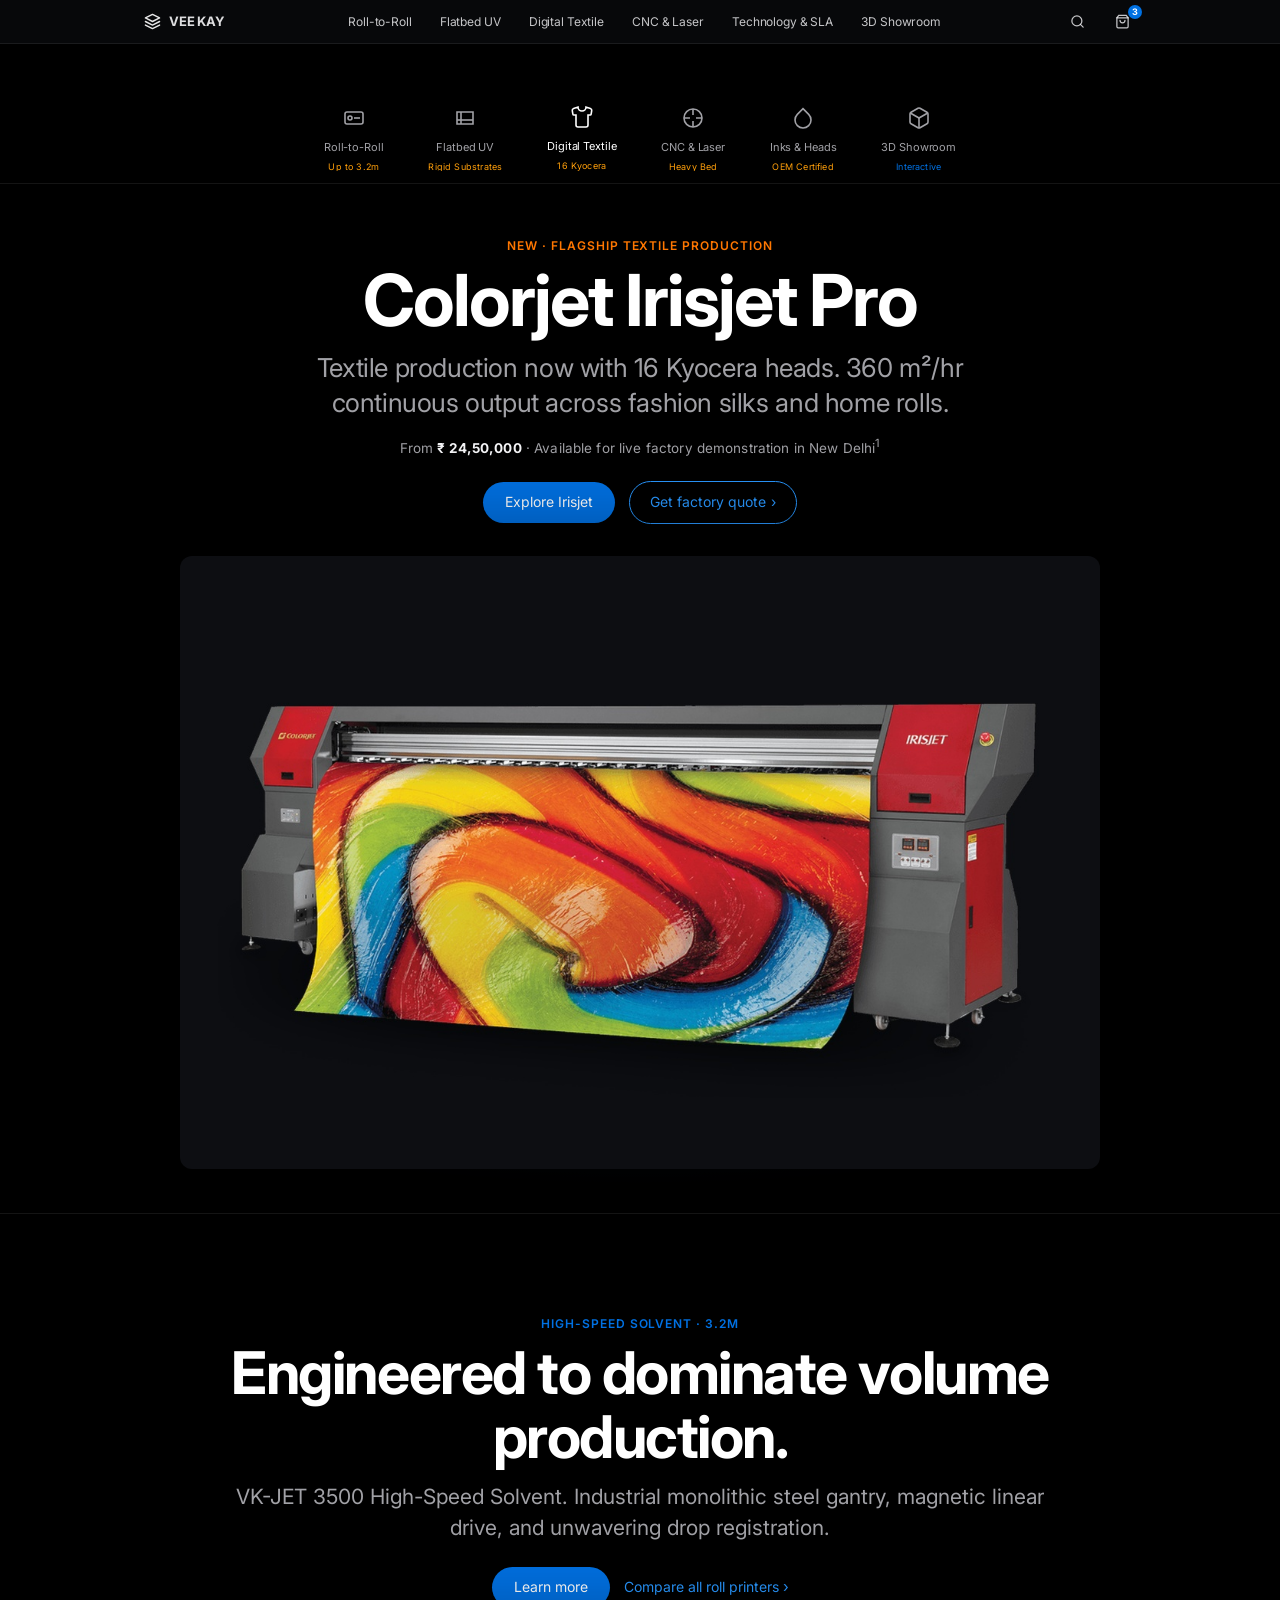
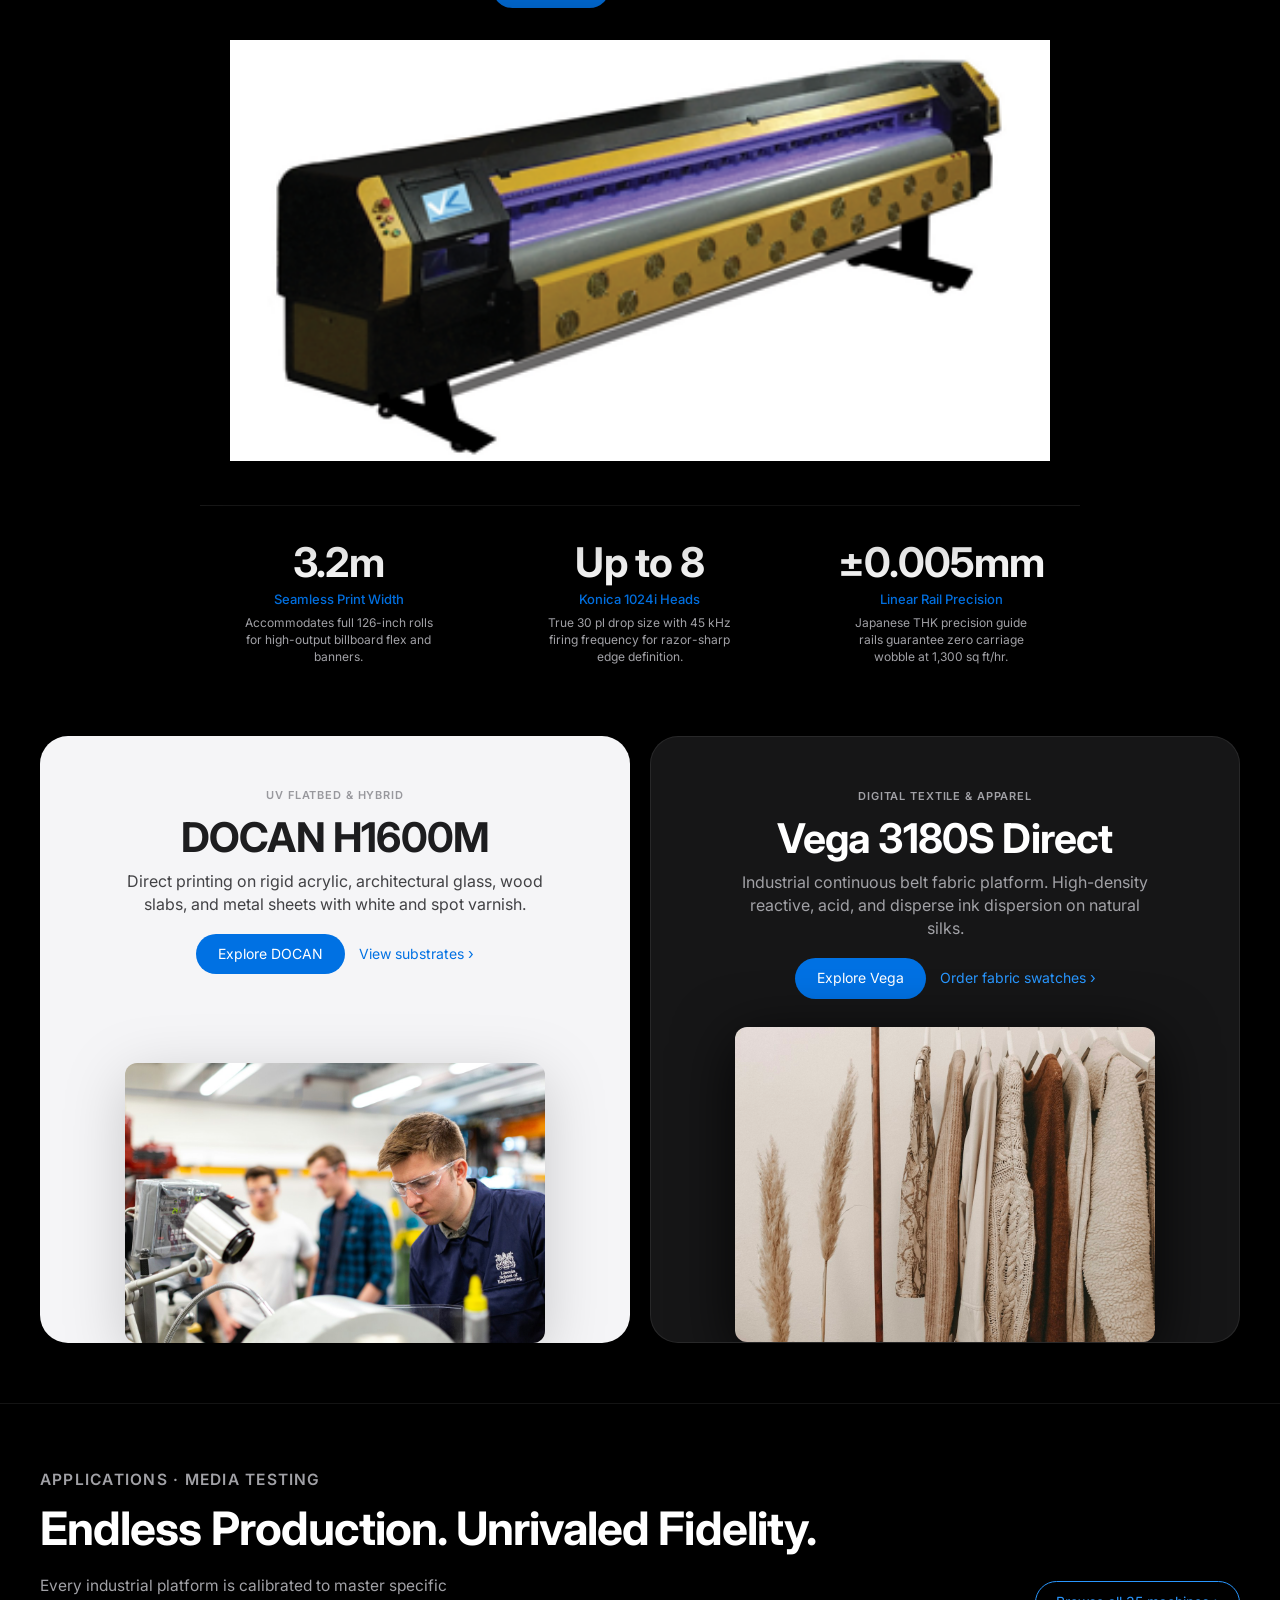
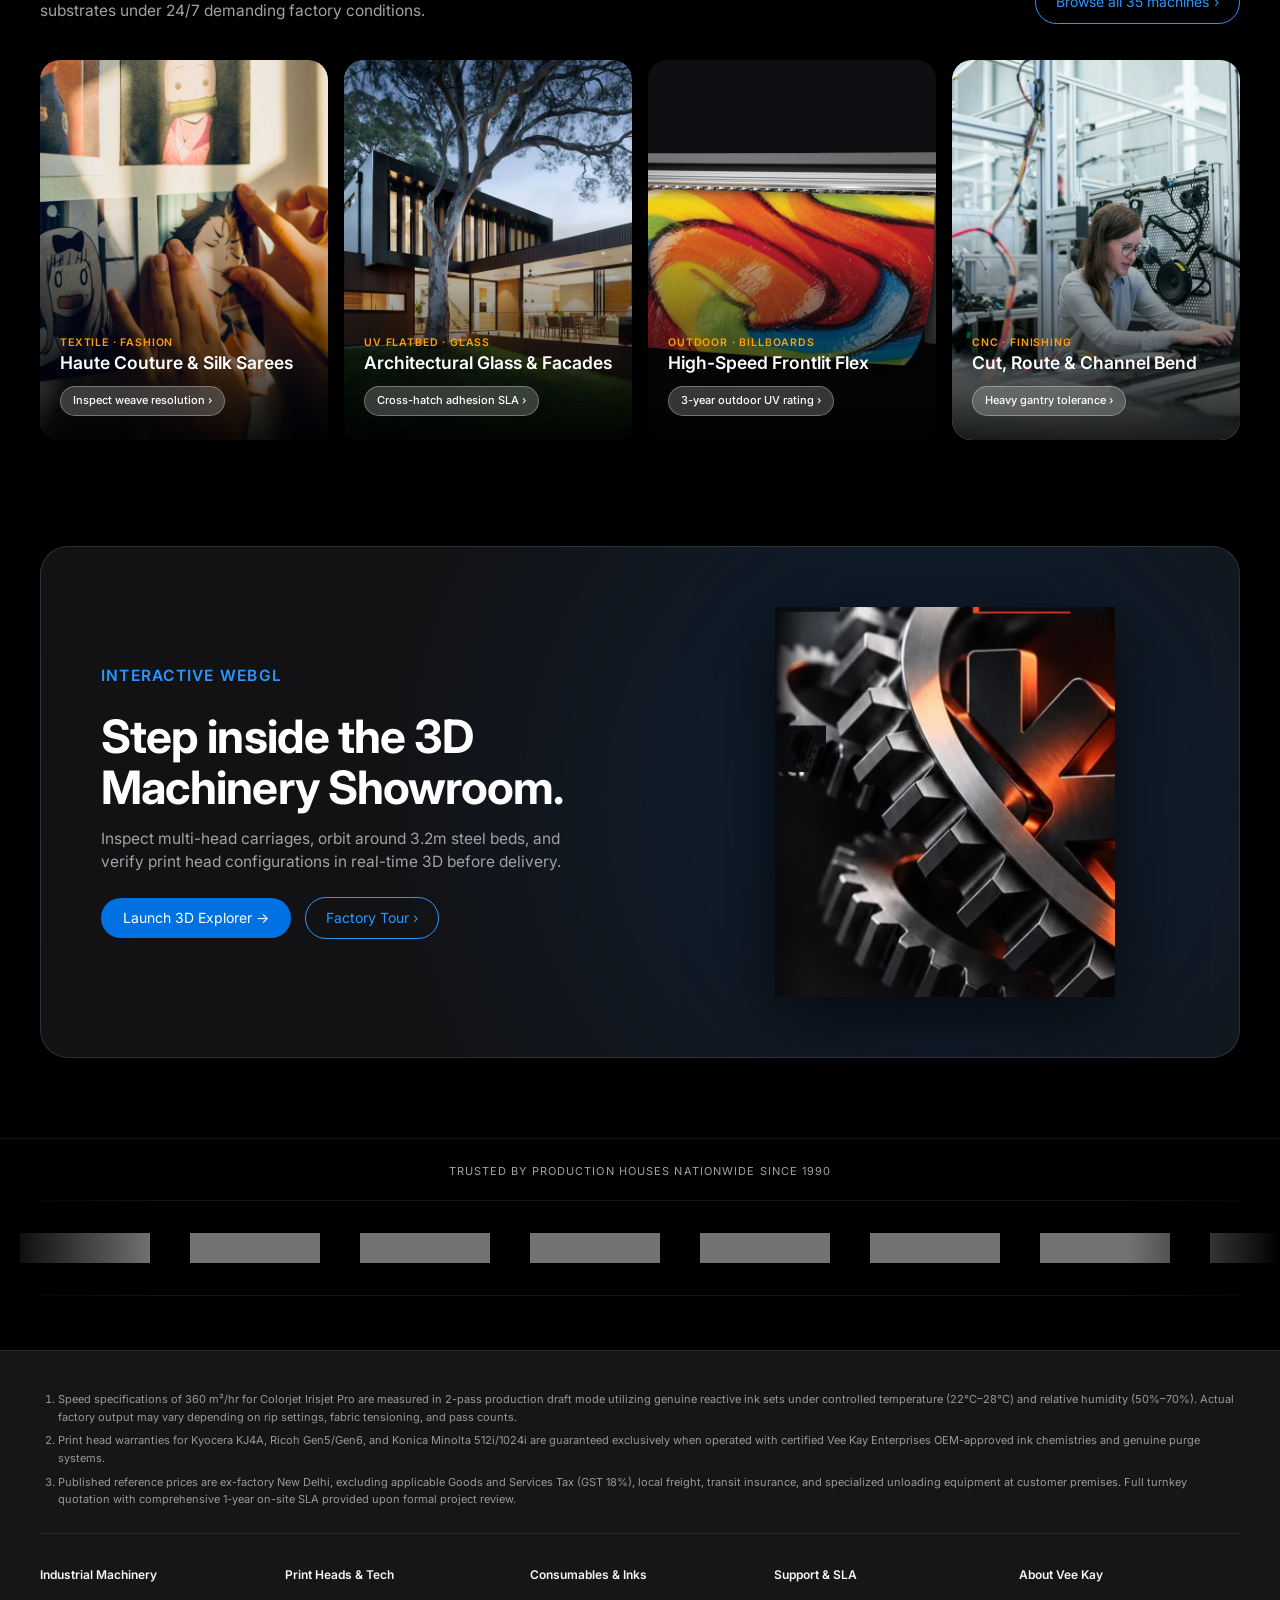
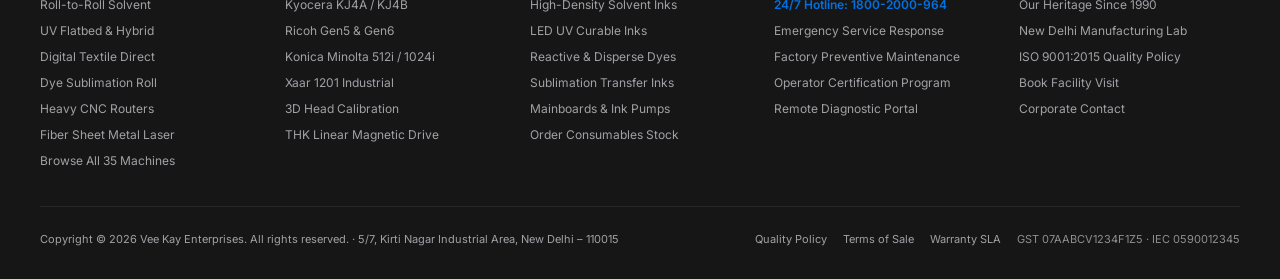
==== index.html @ b77978ee "feat: implement Apple hardware design system - 44px frosted glass navigation bar with blur(20px) - 5" ====
<!DOCTYPE html>
<html lang="en">
<head>
<meta charset="UTF-8">
<meta name="viewport" content="width=device-width, initial-scale=1.0">
<title>Vee Kay Enterprises — Industrial Printing Systems | Since 1990</title>
<meta name="description" content="Manufacturer and importer of wide-format digital printing platforms: solvent, textile, UV flatbed, sublimation, and CNC systems since 1990. New Delhi, India.">
<link rel="preconnect" href="https://fonts.googleapis.com">
<link rel="preconnect" href="https://fonts.gstatic.com" crossorigin>
<link href="https://fonts.googleapis.com/css2?family=Inter:wght@400;500;600;700;800&family=Space+Mono:wght@400;700&display=swap" rel="stylesheet">
<link rel="stylesheet" href="css/style.css?v=apple1">
<link rel="stylesheet" href="css/apple-design-system.css?v=apple1">
</head>
<body class="apple-theme">

<!-- 1. Apple Global Frosted Navigation Bar (44px) -->
<header class="apple-global-nav">
  <div class="apple-nav-inner">
    <!-- Brand Mark (Ref: 18.webp) -->
    <a class="apple-logo-link" href="index.html" aria-label="Vee Kay Enterprises Home">
      <svg viewBox="0 0 24 24"><path d="M12 2L2 7l10 5 10-5-10-5zM2 17l10 5 10-5M2 12l10 5 10-5" stroke="#ffffff" stroke-width="2" stroke-linecap="round" stroke-linejoin="round" fill="none"/></svg>
      <span>VEE KAY</span>
    </a>

    <!-- Primary Nav Items with Mega-Menu Flyout Hooks -->
    <ul class="apple-nav-links" role="menubar">
      <li class="apple-nav-item" data-flyout="flyout-solvent" role="none">
        <a class="apple-nav-link" href="products.html#solvent" role="menuitem">Roll-to-Roll</a>
      </li>
      <li class="apple-nav-item" data-flyout="flyout-uv" role="none">
        <a class="apple-nav-link" href="products.html#uv" role="menuitem">Flatbed UV</a>
      </li>
      <li class="apple-nav-item" data-flyout="flyout-textile" role="none">
        <a class="apple-nav-link" href="products.html#textile" role="menuitem">Digital Textile</a>
      </li>
      <li class="apple-nav-item" data-flyout="flyout-cnc" role="none">
        <a class="apple-nav-link" href="products.html#cnc" role="menuitem">CNC &amp; Laser</a>
      </li>
      <li class="apple-nav-item" data-flyout="flyout-tech" role="none">
        <a class="apple-nav-link" href="about.html" role="menuitem">Technology &amp; SLA</a>
      </li>
      <li class="apple-nav-item" role="none">
        <a class="apple-nav-link" href="products.html#showroom-3d-stage" role="menuitem">3D Showroom</a>
      </li>
    </ul>

    <!-- Quick Action Icons (Search, Shortlist Bag, Mobile Toggle) -->
    <div class="apple-nav-actions">
      <a href="products.html" class="apple-icon-btn" aria-label="Search catalog">
        <svg viewBox="0 0 24 24" stroke-width="2" stroke-linecap="round"><circle cx="11" cy="11" r="8"></circle><line x1="21" y1="21" x2="16.65" y2="16.65"></line></svg>
      </a>
      <a href="enquiry.html" class="apple-icon-btn apple-quote-badge" aria-label="Quote Shortlist">
        <svg viewBox="0 0 24 24" stroke-width="2" stroke-linecap="round"><path d="M6 2L3 6v14a2 2 0 0 0 2 2h14a2 2 0 0 0 2-2V6l-3-4z"></path><line x1="3" y1="6" x2="21" y2="6"></line><path d="M16 10a4 4 0 0 1-8 0"></path></svg>
        <span class="apple-badge-count">3</span>
      </a>
      <button class="apple-mobile-burger" id="apple-mobile-burger" aria-label="Open mobile menu">
        <svg width="20" height="20" viewBox="0 0 24 24" fill="none" stroke="currentColor" stroke-width="2" stroke-linecap="round"><line x1="3" y1="7" x2="21" y2="7"></line><line x1="3" y1="17" x2="21" y2="17"></line></svg>
      </button>
    </div>
  </div>
</header>

<!-- Dimmer for Mega-Menu Flyouts -->
<div class="apple-nav-dimmer" id="apple-nav-dimmer"></div>

<!-- Flyout 1: Roll-to-Roll (Ref: 26.webp, 27.webp) -->
<div class="apple-flyout-overlay" id="flyout-solvent" role="region" aria-label="Roll to Roll Mega Menu">
  <div class="apple-flyout-body">
    <div class="flyout-heading-col">
      <h3>Explore Lineup</h3>
      <div class="flyout-giant-title">Roll-to-Roll Systems</div>
      <a href="products.html#solvent" class="flyout-explore-all">Explore all roll printers &rarr;</a>
    </div>
    <div class="flyout-models-grid">
      <a href="machine.html?m=Colorjet%20Irisjet%203200" class="flyout-model-card">
        <img src="assets/img/curated/colorjet_irisjet_roll.jpg" alt="Colorjet Irisjet" class="flyout-model-thumb">
        <span class="flyout-model-name">Irisjet Pro 3200</span>
        <span class="flyout-model-spec">16 Kyocera Heads · 360 m²/hr</span>
      </a>
      <a href="machine.html?m=VK%20JET%203500" class="flyout-model-card">
        <img src="assets/img/products-items/VK-JET-3500.png" alt="VK-JET 3500" class="flyout-model-thumb">
        <span class="flyout-model-name">VK-JET 3500</span>
        <span class="flyout-model-spec">Konica 1024i · High-Speed Flex</span>
      </a>
      <a href="machine.html?m=Q-Jet%20Plus%201024" class="flyout-model-card">
        <img src="assets/img/products-items/Q-Jet-Plus-1024.png" alt="Q-Jet Plus" class="flyout-model-thumb">
        <span class="flyout-model-name">Q-Jet Plus 1024</span>
        <span class="flyout-model-spec">Eco-Solvent · Heavy Steel Bed</span>
      </a>
    </div>
    <div class="flyout-quick-links">
      <h4>Quick Links</h4>
      <ul class="flyout-link-list">
        <li><a href="products.html#solvent">Compare Roll Specifications</a></li>
        <li><a href="about.html">Konica Minolta &amp; Kyocera SLA</a></li>
        <li><a href="enquiry.html">Request Factory Pricing</a></li>
        <li><a href="contact.html">Order Sample Media Rolls</a></li>
      </ul>
    </div>
  </div>
</div>

<!-- Flyout 2: Flatbed UV -->
<div class="apple-flyout-overlay" id="flyout-uv" role="region" aria-label="Flatbed UV Mega Menu">
  <div class="apple-flyout-body">
    <div class="flyout-heading-col">
      <h3>Explore Lineup</h3>
      <div class="flyout-giant-title">UV Flatbed &amp; Hybrid</div>
      <a href="products.html#uv" class="flyout-explore-all">Explore all UV platforms &rarr;</a>
    </div>
    <div class="flyout-models-grid">
      <a href="machine.html?m=DOCAN%20H1600M" class="flyout-model-card">
        <img src="assets/img/curated/uv_flatbed.jpg" alt="DOCAN H1600M" class="flyout-model-thumb">
        <span class="flyout-model-name">DOCAN H1600M</span>
        <span class="flyout-model-spec">Ricoh Gen6 · White + Varnish</span>
      </a>
      <a href="machine.html?m=DOCAN%20UV%20Flatbed%202513" class="flyout-model-card">
        <img src="assets/img/curated/uv_acrylic.jpg" alt="DOCAN 2513" class="flyout-model-thumb">
        <span class="flyout-model-name">DOCAN 2513 Ultra</span>
        <span class="flyout-model-spec">2.5m &times; 1.3m Rigid Glass Bed</span>
      </a>
      <a href="products.html#uv" class="flyout-model-card">
        <img src="assets/img/curated/uv_signage.jpg" alt="UV Hybrid Roll" class="flyout-model-thumb">
        <span class="flyout-model-name">H3000 Heavy Hybrid</span>
        <span class="flyout-model-spec">Dual Roll + Flatbed Substrates</span>
      </a>
    </div>
    <div class="flyout-quick-links">
      <h4>Substrate Testing</h4>
      <ul class="flyout-link-list">
        <li><a href="products.html#uv">Rigid Acrylic &amp; Architectural Glass</a></li>
        <li><a href="products.html#uv">Aluminum Composite &amp; Ceramic</a></li>
        <li><a href="enquiry.html">Schedule UV Adhesion Test</a></li>
        <li><a href="contact.html">LED Curing Lamp Specifications</a></li>
      </ul>
    </div>
  </div>
</div>

<!-- Flyout 3: Digital Textile -->
<div class="apple-flyout-overlay" id="flyout-textile" role="region" aria-label="Digital Textile Mega Menu">
  <div class="apple-flyout-body">
    <div class="flyout-heading-col">
      <h3>Explore Lineup</h3>
      <div class="flyout-giant-title">Digital Textile</div>
      <a href="products.html#textile" class="flyout-explore-all">Explore all textile platforms &rarr;</a>
    </div>
    <div class="flyout-models-grid">
      <a href="machine.html?m=Vega%203180S" class="flyout-model-card">
        <img src="assets/img/curated/textile_fashion.jpg" alt="Vega 3180S" class="flyout-model-thumb">
        <span class="flyout-model-name">Vega 3180S Direct</span>
        <span class="flyout-model-spec">16 Heads · Continuous Belt Feed</span>
      </a>
      <a href="products.html#textile" class="flyout-model-card">
        <img src="assets/img/curated/textile_roll.jpg" alt="Textile Roll" class="flyout-model-thumb">
        <span class="flyout-model-name">Subli-Pro 1900</span>
        <span class="flyout-model-spec">High-Speed Industrial Transfer</span>
      </a>
      <a href="products.html#textile" class="flyout-model-card">
        <img src="assets/img/curated/sublimation_main.jpg" alt="Direct Garment" class="flyout-model-thumb">
        <span class="flyout-model-name">TexJet Master</span>
        <span class="flyout-model-spec">Direct-to-Film &amp; Garment Roll</span>
      </a>
    </div>
    <div class="flyout-quick-links">
      <h4>Fabric Applications</h4>
      <ul class="flyout-link-list">
        <li><a href="products.html#textile">Reactive &amp; Disperse Inks</a></li>
        <li><a href="products.html#textile">Pure Silk, Chiffon &amp; Cotton</a></li>
        <li><a href="about.html">Steam &amp; Wash Calibration</a></li>
        <li><a href="enquiry.html">Request Color Swatch Book</a></li>
      </ul>
    </div>
  </div>
</div>

<!-- Flyout 4: CNC & Finishing -->
<div class="apple-flyout-overlay" id="flyout-cnc" role="region" aria-label="CNC and Laser Mega Menu">
  <div class="apple-flyout-body">
    <div class="flyout-heading-col">
      <h3>Explore Lineup</h3>
      <div class="flyout-giant-title">CNC &amp; Finishing</div>
      <a href="products.html#cnc" class="flyout-explore-all">Explore cutting platforms &rarr;</a>
    </div>
    <div class="flyout-models-grid">
      <a href="products.html#cnc" class="flyout-model-card">
        <img src="assets/img/curated/cnc_router.jpg" alt="CNC Router" class="flyout-model-thumb">
        <span class="flyout-model-name">FC-1325 Heavy Duty</span>
        <span class="flyout-model-spec">9kW Air Spindle · Vacuum Bed</span>
      </a>
      <a href="products.html#cnc" class="flyout-model-card">
        <img src="assets/img/curated/laser_metal.jpg" alt="Fiber Laser" class="flyout-model-thumb">
        <span class="flyout-model-name">Fiber Laser 3015</span>
        <span class="flyout-model-spec">Raycus 3kW · Sheet Metal Cut</span>
      </a>
      <a href="products.html#cnc" class="flyout-model-card">
        <img src="assets/img/curated/laser_cutting.jpg" alt="CO2 Laser" class="flyout-model-thumb">
        <span class="flyout-model-name">CO2 Laser 1390</span>
        <span class="flyout-model-spec">Precision Acrylic &amp; Wood Cut</span>
      </a>
    </div>
    <div class="flyout-quick-links">
      <h4>Tooling &amp; Cut</h4>
      <ul class="flyout-link-list">
        <li><a href="products.html#cnc">Heavy Steel Fabrication Gantries</a></li>
        <li><a href="products.html#cnc">Channel Letter Bending Machines</a></li>
        <li><a href="enquiry.html">Request Tooling Demonstration</a></li>
      </ul>
    </div>
  </div>
</div>

<!-- Flyout 5: Technology & SLA -->
<div class="apple-flyout-overlay" id="flyout-tech" role="region" aria-label="Technology and SLA Mega Menu">
  <div class="apple-flyout-body">
    <div class="flyout-heading-col">
      <h3>Industrial Heritage</h3>
      <div class="flyout-giant-title">Technology &amp; SLA</div>
      <a href="about.html" class="flyout-explore-all">Read our engineering history &rarr;</a>
    </div>
    <div class="flyout-models-grid">
      <a href="about.html" class="flyout-model-card">
        <img src="assets/img/curated/print_head.jpg" alt="Print Heads" class="flyout-model-thumb">
        <span class="flyout-model-name">Certified Print Heads</span>
        <span class="flyout-model-spec">Kyocera, Ricoh &amp; Konica Minolta</span>
      </a>
      <a href="about.html" class="flyout-model-card">
        <img src="assets/img/curated/facility_hall.jpg" alt="Facility Hall" class="flyout-model-thumb">
        <span class="flyout-model-name">New Delhi Factory Lab</span>
        <span class="flyout-model-spec">Kirti Nagar Industrial Area</span>
      </a>
      <a href="about.html" class="flyout-model-card">
        <img src="assets/img/curated/inks_cmyk.jpg" alt="Genuine Inks" class="flyout-model-thumb">
        <span class="flyout-model-name">Genuine OEM Inks</span>
        <span class="flyout-model-spec">High-density pigment dispersion</span>
      </a>
    </div>
    <div class="flyout-quick-links">
      <h4>Support &amp; Guarantee</h4>
      <ul class="flyout-link-list">
        <li><a href="contact.html">24/7 Hotline SLA Guarantee</a></li>
        <li><a href="about.html">ISO 9001 Certified Factory</a></li>
        <li><a href="enquiry.html">Book On-Site Operator Training</a></li>
      </ul>
    </div>
  </div>
</div>

<!-- 2. Apple Product Family Sub-Nav Ribbon (Ref: 18.webp) -->
<nav class="apple-ribbon-bar" aria-label="Machinery Categories">
  <div class="apple-ribbon-scroll">
    <a href="products.html#solvent" class="apple-ribbon-item">
      <div class="apple-ribbon-icon">
        <svg viewBox="0 0 24 24"><rect x="3" y="6" width="18" height="12" rx="2"></rect><circle cx="8" cy="12" r="2"></circle><path d="M12 12h6"></path></svg>
      </div>
      <span class="apple-ribbon-label">Roll-to-Roll</span>
      <span class="apple-ribbon-badge">Up to 3.2m</span>
    </a>
    <a href="products.html#uv" class="apple-ribbon-item">
      <div class="apple-ribbon-icon">
        <svg viewBox="0 0 24 24"><path d="M4 6h16v12H4z"></path><path d="M4 14h16"></path><path d="M8 6v12"></path></svg>
      </div>
      <span class="apple-ribbon-label">Flatbed UV</span>
      <span class="apple-ribbon-badge">Rigid Substrates</span>
    </a>
    <a href="products.html#textile" class="apple-ribbon-item active">
      <div class="apple-ribbon-icon">
        <svg viewBox="0 0 24 24"><path d="M20.38 3.46L16 2a4 4 0 0 1-8 0L3.62 3.46a2 2 0 0 0-1.34 2.23l.58 3.47a1 1 0 0 0 .99.84H6v10c0 1.1.9 2 2 2h8a2 2 0 0 0 2-2V10h2.15a1 1 0 0 0 .99-.84l.58-3.47a2 2 0 0 0-1.34-2.23z"></path></svg>
      </div>
      <span class="apple-ribbon-label">Digital Textile</span>
      <span class="apple-ribbon-badge">16 Kyocera</span>
    </a>
    <a href="products.html#cnc" class="apple-ribbon-item">
      <div class="apple-ribbon-icon">
        <svg viewBox="0 0 24 24"><circle cx="12" cy="12" r="9"></circle><path d="M12 3v6M12 15v6M3 12h6M15 12h6"></path></svg>
      </div>
      <span class="apple-ribbon-label">CNC &amp; Laser</span>
      <span class="apple-ribbon-badge">Heavy Bed</span>
    </a>
    <a href="about.html" class="apple-ribbon-item">
      <div class="apple-ribbon-icon">
        <svg viewBox="0 0 24 24"><path d="M12 2.69l5.66 5.66a8 8 0 1 1-11.31 0z"></path></svg>
      </div>
      <span class="apple-ribbon-label">Inks &amp; Heads</span>
      <span class="apple-ribbon-badge">OEM Certified</span>
    </a>
    <a href="products.html#showroom-3d-stage" class="apple-ribbon-item">
      <div class="apple-ribbon-icon">
        <svg viewBox="0 0 24 24"><path d="M21 16V8a2 2 0 0 0-1-1.73l-7-4a2 2 0 0 0-2 0l-7 4A2 2 0 0 0 3 8v8a2 2 0 0 0 1 1.73l7 4a2 2 0 0 0 2 0l7-4A2 2 0 0 0 21 16z"></path><polyline points="3.27 6.96 12 12.01 20.73 6.96"></polyline><line x1="12" y1="22.08" x2="12" y2="12"></line></svg>
      </div>
      <span class="apple-ribbon-label">3D Showroom</span>
      <span class="apple-ribbon-badge" style="color:var(--apple-blue);">Interactive</span>
    </a>
  </div>
</nav>

<main>
<!-- 3. Primary Flagship Hardware Hero (Ref: 18.webp) -->
<section class="apple-hero-flagship">
  <div class="apple-wrap">
    <p class="apple-eyebrow">NEW &middot; FLAGSHIP TEXTILE PRODUCTION</p>
    <h1 class="apple-hero-title">Colorjet Irisjet Pro</h1>
    <p class="apple-hero-subhead">Textile production now with 16 Kyocera heads. 360 m²/hr continuous output across fashion silks and home rolls.</p>
    <p class="apple-hero-price">From <strong>&#8377; 24,50,000</strong> &middot; Available for live factory demonstration in New Delhi<sup>1</sup></p>

    <!-- Apple Dual Pill CTAs -->
    <div class="apple-cta-cluster">
      <a href="machine.html?m=Colorjet%20Irisjet%203200" class="apple-btn-pill-primary">Explore Irisjet</a>
      <a href="enquiry.html" class="apple-btn-pill-secondary">Get factory quote <span class="chev">&rsaquo;</span></a>
    </div>

    <!-- Center Grounded Machinery Visual with Studio Light (Ref: 18.webp) -->
    <div class="apple-hero-stage">
      <img src="assets/img/curated/colorjet_irisjet_roll.jpg" alt="Colorjet Irisjet Industrial Roll to Roll Printer with vibrant rainbow fabric roll" class="apple-hero-machine-img" fetchpriority="high">
      <div class="apple-stage-glow"></div>
    </div>
  </div>
</section>

<!-- 4. Secondary Hardware Deep-Dive Stage (Ref: 19.webp, 20.webp) -->
<section class="apple-deepdive-section">
  <div class="apple-wrap">
    <div class="apple-deepdive-header">
      <p class="apple-eyebrow" style="color:var(--apple-blue);">HIGH-SPEED SOLVENT &middot; 3.2M</p>
      <h2 class="apple-deepdive-title">Engineered to dominate volume production.</h2>
      <p class="apple-deepdive-sub">VK-JET 3500 High-Speed Solvent. Industrial monolithic steel gantry, magnetic linear drive, and unwavering drop registration.</p>

      <div class="apple-cta-cluster">
        <a href="machine.html?m=VK%20JET%203500" class="apple-btn-pill-primary">Learn more</a>
        <a href="products.html#solvent" class="apple-link-chevron">Compare all roll printers <span class="chev">&rsaquo;</span></a>
      </div>
    </div>

    <!-- Isolated Machine Centerpiece -->
    <div style="max-width:820px;margin:0 auto;">
      <img src="assets/img/products-items/VK-JET-3500.png" alt="VK-JET 3500 Industrial Wide Format Printer" style="width:100%;height:auto;filter:drop-shadow(0 24px 60px rgba(0,0,0,0.92));">
    </div>

    <!-- Apple 3-Pillar Technical Spec Strip -->
    <div class="apple-specs-strip">
      <div class="apple-spec-pill">
        <span class="apple-spec-metric">3.2m</span>
        <span class="apple-spec-unit">Seamless Print Width</span>
        <span class="apple-spec-desc">Accommodates full 126-inch rolls for high-output billboard flex and banners.</span>
      </div>
      <div class="apple-spec-pill">
        <span class="apple-spec-metric">Up to 8</span>
        <span class="apple-spec-unit">Konica 1024i Heads</span>
        <span class="apple-spec-desc">True 30 pl drop size with 45 kHz firing frequency for razor-sharp edge definition.</span>
      </div>
      <div class="apple-spec-pill">
        <span class="apple-spec-metric">&plusmn;0.005mm</span>
        <span class="apple-spec-unit">Linear Rail Precision</span>
        <span class="apple-spec-desc">Japanese THK precision guide rails guarantee zero carriage wobble at 1,300 sq ft/hr.</span>
      </div>
    </div>
  </div>
</section>

<!-- 5. 2-Up Split Bento Hardware Grid (Ref: 21.webp) -->
<section class="apple-bento-section">
  <div class="apple-wrap">
    <div class="apple-bento-grid">
      <!-- Left Card: Pure Studio Light Mode (#f5f5f7) -->
      <article class="apple-bento-card card-studio-light">
        <span class="apple-card-eyebrow">UV FLATBED &amp; HYBRID</span>
        <h3 class="apple-card-title">DOCAN H1600M</h3>
        <p class="apple-card-sub">Direct printing on rigid acrylic, architectural glass, wood slabs, and metal sheets with white and spot varnish.</p>
        <div class="apple-card-ctas">
          <a href="machine.html?m=DOCAN%20H1600M" class="apple-btn-pill-primary">Explore DOCAN</a>
          <a href="products.html#uv" class="apple-link-chevron" style="color:var(--apple-blue);">View substrates <span class="chev">&rsaquo;</span></a>
        </div>
        <div class="apple-card-bottom-visual">
          <img src="assets/img/curated/uv_flatbed.jpg" alt="DOCAN H1600M UV Flatbed Printer" style="border-radius:12px;filter:drop-shadow(0 14px 30px rgba(0,0,0,0.18));">
        </div>
      </article>

      <!-- Right Card: Pure Obsidian Dark Mode (#161617) -->
      <article class="apple-bento-card card-obsidian-dark">
        <span class="apple-card-eyebrow">DIGITAL TEXTILE &amp; APPAREL</span>
        <h3 class="apple-card-title">Vega 3180S Direct</h3>
        <p class="apple-card-sub">Industrial continuous belt fabric platform. High-density reactive, acid, and disperse ink dispersion on natural silks.</p>
        <div class="apple-card-ctas">
          <a href="machine.html?m=Vega%203180S" class="apple-btn-pill-primary">Explore Vega</a>
          <a href="enquiry.html" class="apple-link-chevron">Order fabric swatches <span class="chev">&rsaquo;</span></a>
        </div>
        <div class="apple-card-bottom-visual">
          <img src="assets/img/curated/textile_fashion.jpg" alt="Vega 3180S Textile Printer Output" style="border-radius:12px;filter:drop-shadow(0 14px 30px rgba(0,0,0,0.85));">
        </div>
      </article>
    </div>
  </div>
</section>

<!-- 6. "Endless Production" Application Showcase (Ref: 22.webp, 23.webp) -->
<section class="apple-gallery-section">
  <div class="apple-wrap">
    <div class="apple-section-headline-group">
      <div>
        <p class="apple-eyebrow">APPLICATIONS &middot; MEDIA TESTING</p>
        <h2>Endless Production. Unrivaled Fidelity.</h2>
        <p>Every industrial platform is calibrated to master specific substrates under 24/7 demanding factory conditions.</p>
      </div>
      <a href="products.html" class="apple-btn-pill-secondary">Browse all 35 machines <span class="chev">&rsaquo;</span></a>
    </div>

    <!-- 4 Stage Application Cards -->
    <div class="apple-app-cards-grid">
      <!-- App 1: Haute Couture -->
      <a href="products.html#textile" class="apple-app-stage-card">
        <img src="assets/img/curated/textile_roll.jpg" alt="Haute couture printed silk rolls" class="stage-bg" loading="lazy">
        <div class="apple-app-scrim"></div>
        <div class="apple-app-content">
          <span class="apple-app-category">TEXTILE &middot; FASHION</span>
          <h3 class="apple-app-title">Haute Couture &amp; Silk Sarees</h3>
          <span class="apple-floating-pill-badge">Inspect weave resolution &rsaquo;</span>
        </div>
      </a>

      <!-- App 2: Architectural Glass -->
      <a href="products.html#uv" class="apple-app-stage-card">
        <img src="assets/img/curated/uv_acrylic.jpg" alt="UV direct printing on architectural glass" class="stage-bg" loading="lazy">
        <div class="apple-app-scrim"></div>
        <div class="apple-app-content">
          <span class="apple-app-category">UV FLATBED &middot; GLASS</span>
          <h3 class="apple-app-title">Architectural Glass &amp; Facades</h3>
          <span class="apple-floating-pill-badge">Cross-hatch adhesion SLA &rsaquo;</span>
        </div>
      </a>

      <!-- App 3: Heavy Duty Flex -->
      <a href="products.html#solvent" class="apple-app-stage-card">
        <img src="assets/img/curated/solvent_machine_roll.jpg" alt="Solvent billboard flex printing" class="stage-bg" loading="lazy">
        <div class="apple-app-scrim"></div>
        <div class="apple-app-content">
          <span class="apple-app-category">OUTDOOR &middot; BILLBOARDS</span>
          <h3 class="apple-app-title">High-Speed Frontlit Flex</h3>
          <span class="apple-floating-pill-badge">3-year outdoor UV rating &rsaquo;</span>
        </div>
      </a>

      <!-- App 4: Precision Acrylic & CNC -->
      <a href="products.html#cnc" class="apple-app-stage-card">
        <img src="assets/img/curated/cnc_router.jpg" alt="CNC router cutting acrylic and metal" class="stage-bg" loading="lazy">
        <div class="apple-app-scrim"></div>
        <div class="apple-app-content">
          <span class="apple-app-category">CNC &middot; FINISHING</span>
          <h3 class="apple-app-title">Cut, Route &amp; Channel Bend</h3>
          <span class="apple-floating-pill-badge">Heavy gantry tolerance &rsaquo;</span>
        </div>
      </a>
    </div>
  </div>
</section>

<!-- 7. Interactive 3D Machinery Lab Promo -->
<section class="apple-lab-promo-section">
  <div class="apple-wrap">
    <div class="apple-lab-card">
      <div class="apple-lab-copy">
        <p class="apple-eyebrow" style="color:var(--apple-link);">INTERACTIVE WEBGL</p>
        <h2>Step inside the 3D Machinery Showroom.</h2>
        <p>Inspect multi-head carriages, orbit around 3.2m steel beds, and verify print head configurations in real-time 3D before delivery.</p>
        <div class="apple-cta-cluster" style="justify-content:flex-start;margin-bottom:0;">
          <a href="products.html#showroom-3d-stage" class="apple-btn-pill-primary">Launch 3D Explorer &rarr;</a>
          <a href="about.html" class="apple-btn-pill-secondary">Factory Tour &rsaquo;</a>
        </div>
      </div>
      <div class="apple-lab-visual">
        <img src="assets/img/hero_gear_full.png" alt="3D Machinery Mechanism rendering" loading="lazy">
      </div>
    </div>
  </div>
</section>

<!-- Client Trust Strip -->
<section style="background:#000000;padding:24px 0 54px;border-top:1px solid rgba(255,255,255,0.08);">
  <div class="apple-wrap" style="text-align:center;margin-bottom:20px;">
    <p style="font-size:11px;letter-spacing:0.1em;text-transform:uppercase;color:#a1a1a6;margin:0;">TRUSTED BY PRODUCTION HOUSES NATIONWIDE SINCE 1990</p>
  </div>
  <div class="clients" id="clients"></div>
</section>
</main>

<!-- 8. Technical Footnotes & 5-Column Directory Footer (Ref: 24.webp, 25.webp) -->
<footer class="apple-footer-global">
  <div class="apple-wrap">
    <!-- Numbered Technical Footnotes -->
    <div class="apple-footnotes-block">
      <ol>
        <li>Speed specifications of 360 m²/hr for Colorjet Irisjet Pro are measured in 2-pass production draft mode utilizing genuine reactive ink sets under controlled temperature (22&deg;C–28&deg;C) and relative humidity (50%–70%). Actual factory output may vary depending on rip settings, fabric tensioning, and pass counts.</li>
        <li>Print head warranties for Kyocera KJ4A, Ricoh Gen5/Gen6, and Konica Minolta 512i/1024i are guaranteed exclusively when operated with certified Vee Kay Enterprises OEM-approved ink chemistries and genuine purge systems.</li>
        <li>Published reference prices are ex-factory New Delhi, excluding applicable Goods and Services Tax (GST 18%), local freight, transit insurance, and specialized unloading equipment at customer premises. Full turnkey quotation with comprehensive 1-year on-site SLA provided upon formal project review.</li>
      </ol>
    </div>

    <!-- Apple 5-Column Directory Nav Grid -->
    <div class="apple-footer-nav-grid">
      <!-- Col 1 -->
      <div class="apple-footer-col">
        <h5>Industrial Machinery</h5>
        <ul>
          <li><a href="products.html#solvent">Roll-to-Roll Solvent</a></li>
          <li><a href="products.html#uv">UV Flatbed &amp; Hybrid</a></li>
          <li><a href="products.html#textile">Digital Textile Direct</a></li>
          <li><a href="products.html#textile">Dye Sublimation Roll</a></li>
          <li><a href="products.html#cnc">Heavy CNC Routers</a></li>
          <li><a href="products.html#cnc">Fiber Sheet Metal Laser</a></li>
          <li><a href="products.html">Browse All 35 Machines</a></li>
        </ul>
      </div>

      <!-- Col 2 -->
      <div class="apple-footer-col">
        <h5>Print Heads &amp; Tech</h5>
        <ul>
          <li><a href="about.html">Kyocera KJ4A / KJ4B</a></li>
          <li><a href="about.html">Ricoh Gen5 &amp; Gen6</a></li>
          <li><a href="about.html">Konica Minolta 512i / 1024i</a></li>
          <li><a href="about.html">Xaar 1201 Industrial</a></li>
          <li><a href="products.html#showroom-3d-stage">3D Head Calibration</a></li>
          <li><a href="about.html">THK Linear Magnetic Drive</a></li>
        </ul>
      </div>

      <!-- Col 3 -->
      <div class="apple-footer-col">
        <h5>Consumables &amp; Inks</h5>
        <ul>
          <li><a href="products.html">High-Density Solvent Inks</a></li>
          <li><a href="products.html">LED UV Curable Inks</a></li>
          <li><a href="products.html">Reactive &amp; Disperse Dyes</a></li>
          <li><a href="products.html">Sublimation Transfer Inks</a></li>
          <li><a href="products.html">Mainboards &amp; Ink Pumps</a></li>
          <li><a href="enquiry.html">Order Consumables Stock</a></li>
        </ul>
      </div>

      <!-- Col 4 -->
      <div class="apple-footer-col">
        <h5>Support &amp; SLA</h5>
        <ul>
          <li><a href="tel:18002000964" style="color:var(--apple-blue);font-weight:600;">24/7 Hotline: 1800-2000-964</a></li>
          <li><a href="contact.html">Emergency Service Response</a></li>
          <li><a href="contact.html">Factory Preventive Maintenance</a></li>
          <li><a href="enquiry.html">Operator Certification Program</a></li>
          <li><a href="contact.html">Remote Diagnostic Portal</a></li>
        </ul>
      </div>

      <!-- Col 5 -->
      <div class="apple-footer-col">
        <h5>About Vee Kay</h5>
        <ul>
          <li><a href="about.html">Our Heritage Since 1990</a></li>
          <li><a href="about.html">New Delhi Manufacturing Lab</a></li>
          <li><a href="about.html">ISO 9001:2015 Quality Policy</a></li>
          <li><a href="enquiry.html">Book Facility Visit</a></li>
          <li><a href="contact.html">Corporate Contact</a></li>
        </ul>
      </div>
    </div>

    <!-- Apple Bottom Legal & Corporate Strip -->
    <div class="apple-footer-legal-bar">
      <div>
        <span>Copyright &copy; 2026 Vee Kay Enterprises. All rights reserved. &middot; 5/7, Kirti Nagar Industrial Area, New Delhi &ndash; 110015</span>
      </div>
      <div class="apple-legal-links">
        <a href="about.html">Quality Policy</a>
        <a href="contact.html">Terms of Sale</a>
        <a href="contact.html">Warranty SLA</a>
        <span style="color:#8e8e93;">GST 07AABCV1234F1Z5 &middot; IEC 0590012345</span>
      </div>
    </div>
  </div>
</footer>

<script src="js/data.js?v=2"></script>
<script>
(function () {
  var c = document.getElementById("clients");
  if (c && typeof CLIENTS !== "undefined") {
    var half = CLIENTS.map(function (src, i) {
      return '<div class="client-logo"><img src="' + src + '" alt="Client ' + (i + 1) + '"></div>';
    }).join("");
    c.innerHTML = '<div class="clients-track">' + half +
      '<div class="clients-clone" aria-hidden="true">' + half + "</div></div>";
  }
})();
</script>
<script src="js/app.js?v=2"></script>
<script src="js/apple-nav.js?v=1"></script>
</body>
</html>
---- css/style.css ----
/* ==========================================================================
   VEE KAY ENTERPRISES — ADVANCED INDUSTRIAL MANUFACTURING & PRINTING SYSTEMS
   Design System: Axis Works Dark Precision Industrial (Reference: 6.webp)
   Palette: Matte Obsidian (#0a0b0e), Solid Orange (#ff3b19), Crisp White (#fff)
   ========================================================================== */

:focus-visible { outline: 2px solid var(--orange); outline-offset: 3px; }
a:focus-visible, button:focus-visible { outline-color: var(--orange); }

@media (prefers-reduced-motion: reduce) {
  *, *::before, *::after { transition: none !important; animation: none !important; scroll-behavior: auto !important; }
}

:root {
  /* Core Colors */
  --bg-dark: #0a0b0e;
  --bg-dark-card: #12141a;
  --bg-dark-surface: #161822;
  --bg-dark-elevated: #1a1d28;

  --line-dark: rgba(255, 255, 255, 0.08);
  --line-dark-strong: rgba(255, 255, 255, 0.16);
  --line-dark-faint: rgba(255, 255, 255, 0.04);

  /* Primary Industrial Orange / Vermilion */
  --orange: #f44825;
  --orange-bright: #ff5b3d;
  --orange-dark: #d63717;
  --orange-glow: rgba(255, 59, 25, 0.35);
  --orange-glow-faint: rgba(255, 59, 25, 0.12);
  --orange-banner: #f44825;

  /* Indicators */
  --dot-orange: #ff3b19;
  --dot-white: #ffffff;
  --dot-green: #4ade80;

  /* Typography Colors */
  --text-white: #ffffff;
  --text-primary: #f3f4f6;
  --text-dim: #9ca3af;
  --text-muted: #6b7280;

  /* Legacy mappings */
  --white: #ffffff;
  --ink: #0a0b0e;
  --paper: #0a0b0e;
  --accent: #ff3b19;
  --gold: #ff3b19;
  --gold-glow: rgba(255, 59, 25, 0.35);
  --line: rgba(255, 255, 255, 0.08);

  /* Fonts */
  --display: "Inter", "Helvetica Neue", Arial, sans-serif;
  --body: "Inter", "Helvetica Neue", Arial, sans-serif;
  --mono: "Space Mono", ui-monospace, Menlo, monospace;

  /* Scale */
  --t-hero: clamp(38px, 4.6vw, 68px);
  --t-h2: clamp(28px, 3.4vw, 48px);
  --t-h3: clamp(18px, 1.8vw, 24px);
  --t-lead: clamp(15px, 1.2vw, 18px);
  --t-body: 14.5px;
}

* { margin: 0; padding: 0; box-sizing: border-box; }
html { scroll-behavior: auto; background-color: var(--bg-dark); }
body {
  background-color: var(--bg-dark);
  color: var(--text-primary);
  font-family: var(--body);
  font-weight: 400;
  font-size: var(--t-body);
  line-height: 1.6;
  -webkit-font-smoothing: antialiased;
  overflow-x: hidden;
}

h1, h2, h3, h4, h5 { font-family: var(--display); color: var(--text-white); font-weight: 600; }
a { color: inherit; text-decoration: none; }
img, svg { display: block; max-width: 100%; }
.mono { font-family: var(--mono); }

/* Layout Wrappers */
.wrap { max-width: 1240px; margin: 0 auto; padding: 0 clamp(20px, 4vw, 48px); }
.section { padding: clamp(64px, 7vw, 104px) 0; }
.rule { border: none; border-top: 1px solid var(--line-dark); }

/* Monospace Kickers & Eyebrows */
.kicker {
  font-family: var(--mono);
  font-size: 10px;
  letter-spacing: 0.18em;
  text-transform: uppercase;
  color: var(--text-muted);
  display: inline-flex;
  align-items: center;
  gap: 12px;
  margin-bottom: 20px;
}
.kicker::after {
  content: "";
  display: inline-block;
  width: 44px;
  height: 1px;
  background: var(--line-dark-strong);
}

.eyebrow {
  font-family: var(--mono);
  font-size: 10.5px;
  letter-spacing: 0.18em;
  text-transform: uppercase;
  color: var(--text-muted);
  display: inline-flex;
  align-items: center;
  gap: 12px;
}
.eyebrow::after {
  content: "";
  display: inline-block;
  width: 32px;
  height: 1px;
  background: var(--line-dark-strong);
}

/* ==========================================================================
   HEADER & NAVBAR (Axis Works Style)
   ========================================================================== */
body > header, .site-header {
  position: sticky;
  top: 0;
  z-index: 90;
  background: rgba(10, 11, 14, 0.82);
  backdrop-filter: blur(20px) saturate(180%);
  -webkit-backdrop-filter: blur(20px) saturate(180%);
  border-bottom: 1px solid var(--line-dark);
}
body > header .wrap, .site-header .wrap {
  display: flex;
  align-items: center;
  justify-content: space-between;
  height: 72px;
}

..brand-title {
  display: inline-flex;
  align-items: center;
  gap: 12px;
  color: #ffffff;
  font-family: var(--display);
  font-weight: 700;
  font-size: 15px;
  letter-spacing: 0.22em;
  text-transform: uppercase;
  transition: opacity 0.2s ease;
}
.brand-title:hover { opacity: 0.9; }
.brand-title span {
  color: var(--orange);
}
.brand-title .badge {
  font-size: 9px;
  color: var(--text-muted);
  letter-spacing: 0.1em;
  border: 1px solid var(--line-dark);
  padding: 2px 6px;
  border-radius: 4px;
}

nav.main-nav {
  display: flex;
  align-items: center;
  gap: 32px;
}
nav.main-nav .links {
  display: flex;
  align-items: center;
  gap: 28px;
}
nav.main-nav .link {
  font-family: var(--body);
  font-size: 13px;
  font-weight: 500;
  color: var(--text-dim);
  transition: color 0.2s ease, transform 0.15s ease;
}
nav.main-nav .link:hover { color: var(--text-white); }
nav.main-nav .link:active { transform: scale(0.96); }

/* Header CTA Button (Axis Works solid orange button) */
.btn-nav-cta {
  display: inline-flex;
  align-items: center;
  gap: 8px;
  background: var(--orange);
  color: #0a0b0e;
  font-family: var(--body);
  font-weight: 600;
  font-size: 13px;
  letter-spacing: 0.01em;
  padding: 10px 20px;
  border-radius: 4px;
  border: 1px solid rgba(255, 255, 255, 0.15);
  box-shadow: 0 4px 16px var(--orange-glow);
  cursor: pointer;
  transition: background 0.2s ease, transform 0.18s cubic-bezier(0.16, 1, 0.3, 1), box-shadow 0.2s ease;
}
.btn-nav-cta:hover {
  background: var(--orange-bright);
  box-shadow: 0 6px 22px rgba(255, 59, 25, 0.5);
  transform: translateY(-1px);
}
.btn-nav-cta:active {
  transform: scale(0.96) translateY(1px);
}

.burger { display: none; }

/* ==========================================================================
   BUTTONS & TACTILE CLICKS
   ========================================================================== */
.btn-primary {
  display: inline-flex;
  align-items: center;
  justify-content: center;
  gap: 10px;
  background: var(--orange);
  color: #0a0b0e;
  font-family: var(--body);
  font-weight: 600;
  font-size: 13.5px;
  letter-spacing: 0.01em;
  padding: 13px 26px;
  border-radius: 4px;
  border: 1px solid rgba(255, 255, 255, 0.2);
  box-shadow: 0 6px 20px var(--orange-glow);
  cursor: pointer;
  transition: background 0.2s ease, transform 0.18s cubic-bezier(0.16, 1, 0.3, 1), box-shadow 0.2s ease;
}
.btn-primary:hover {
  background: var(--orange-bright);
  box-shadow: 0 8px 28px rgba(255, 59, 25, 0.55);
  transform: translateY(-1px);
}
.btn-primary:active {
  transform: scale(0.96) translateY(1px);
}

.btn-secondary-link {
  display: inline-flex;
  align-items: center;
  gap: 8px;
  color: var(--text-dim);
  font-family: var(--body);
  font-weight: 500;
  font-size: 13px;
  padding: 12px 16px;
  border-bottom: 1px solid transparent;
  transition: color 0.2s ease, border-color 0.2s ease;
}
.btn-secondary-link:hover {
  color: var(--text-white);
  border-bottom-color: var(--line-dark-strong);
}
.btn-secondary-link .arr { transition: transform 0.2s ease; }
.btn-secondary-link:hover .arr { transform: translateX(4px); }

/* Compatibility with previous .btn */
.btn {
  display: inline-flex;
  align-items: center;
  gap: 8px;
  background: var(--orange);
  color: #ffffff;
  font-family: var(--body);
  font-weight: 600;
  font-size: 12.5px;
  padding: 11px 22px;
  border-radius: 6px;
  border: 1px solid rgba(255, 255, 255, 0.15);
  box-shadow: 0 4px 16px var(--orange-glow);
  cursor: pointer;
  transition: background 0.2s ease, transform 0.15s ease;
}
.btn:hover { background: var(--orange-bright); transform: translateY(-1px); }
.btn:active { transform: scale(0.96) translateY(1px); }
.btn.ghost {
  background: transparent;
  color: var(--text-primary);
  border: 1px solid var(--line-dark-strong);
  box-shadow: none;
}
.btn.ghost:hover {
  background: rgba(255, 255, 255, 0.05);
  color: var(--text-white);
  border-color: rgba(255, 255, 255, 0.3);
}

/* ==========================================================================
   HERO SECTION (Axis Works Style: Split Grid with 3D Industrial Machine Visual)
   ========================================================================== */
.hero-axis {
  position: relative;
  min-height: calc(100vh - 72px);
  display: flex;
  align-items: center;
  padding: clamp(50px, 6vw, 90px) 0;
  border-bottom: 1px solid var(--line-dark);
  overflow: hidden;
  background: radial-gradient(circle at 78% 48%, rgba(244, 72, 37, 0.12) 0%, transparent 60%), #0e0f12;
}
.hero-axis-grid {
  display: grid;
  grid-template-columns: 1.05fr 0.95fr;
  gap: 36px;
  align-items: center;
  width: 100%;
}

.hero-axis-content {
  display: flex;
  flex-direction: column;
  z-index: 2;
}
.hero-axis h1 {
  font-size: clamp(44px, 5.2vw, 76px);
  line-height: 1.04;
  letter-spacing: -0.035em;
  font-weight: 700;
  color: #ffffff;
  margin-bottom: 22px;
}
.hero-axis-sub {
  font-size: var(--t-lead);
  line-height: 1.6;
  color: var(--text-dim);
  max-width: 48ch;
  margin-bottom: 36px;
}
.hero-axis-actions {
  display: flex;
  align-items: center;
  gap: 20px;
  flex-wrap: wrap;
  margin-bottom: 56px;
}

/* Three Metric Stats Bar with fine vertical dividers */
.hero-metrics {
  display: grid;
  grid-template-columns: repeat(3, auto);
  gap: 0;
  border-top: 1px solid var(--line-dark);
  padding-top: 32px;
  max-width: 640px;
}
.metric-block {
  padding-right: 36px;
  border-right: 1px solid var(--line-dark);
}
.metric-block:not(:first-child) {
  padding-left: 36px;
}
.metric-block:last-child {
  border-right: none;
  padding-right: 0;
}
.metric-val {
  font-family: var(--display);
  font-weight: 700;
  font-size: 20px;
  letter-spacing: -0.01em;
  color: var(--text-white);
  display: block;
  margin-bottom: 6px;
}
.metric-lbl {
  font-family: var(--mono);
  font-size: 9.5px;
  letter-spacing: 0.14em;
  text-transform: uppercase;
  color: var(--text-muted);
  display: block;
}

/* Hero Right Visual (Dark metallic mechanism with orange ambient glow) */
.hero-axis-visual {
  position: relative;
  display: flex;
  align-items: center;
  justify-content: center;
}
.hero-axis-visual::before {
  content: "";
  position: absolute;
  top: 50%;
  left: 50%;
  transform: translate(-50%, -50%);
  width: 440px;
  height: 440px;
  background: radial-gradient(circle, rgba(255, 59, 25, 0.22) 0%, rgba(255, 59, 25, 0.04) 50%, transparent 70%);
  pointer-events: none;
  z-index: 1;
}
.hero-axis-visual img {
  position: relative;
  z-index: 2;
  width: 100%;
  height: auto;
  max-width: 640px;
  transform: scale(1.12);
  transform-origin: right center;
  filter: drop-shadow(0 20px 60px rgba(0, 0, 0, 0.95));
}

/* ==========================================================================
   SECTION 2: CAPABILITIES ("One factory. Complete control.")
   ========================================================================== */
.section-capabilities {
  border-bottom: 1px solid var(--line-dark);
}
.cap-header {
  display: flex;
  justify-content: space-between;
  align-items: flex-end;
  gap: 32px;
  margin-bottom: 48px;
  flex-wrap: wrap;
}
.cap-header-left {
  max-width: 680px;
}
.cap-header-left h2 {
  font-size: var(--t-h2);
  line-height: 1.08;
  letter-spacing: -0.025em;
  font-weight: 700;
  margin-top: 8px;
  margin-bottom: 14px;
}
.cap-header-left p {
  color: var(--text-dim);
  font-size: var(--t-lead);
  line-height: 1.55;
}
.cap-header-right {
  font-family: var(--mono);
  font-size: 10px;
  letter-spacing: 0.16em;
  text-transform: uppercase;
  color: var(--text-muted);
  text-align: right;
  line-height: 1.6;
}

/* 3-Column Capability Grid */
.cap-grid {
  display: grid;
  grid-template-columns: repeat(3, 1fr);
  gap: 24px;
}
.cap-card {
  background: var(--bg-dark-card);
  border: 1px solid var(--line-dark);
  border-radius: 12px;
  overflow: hidden;
  display: flex;
  flex-direction: column;
  transition: transform 0.3s cubic-bezier(0.16, 1, 0.3, 1), border-color 0.25s ease, box-shadow 0.25s ease;
  position: relative;
}
.cap-card:hover {
  transform: translateY(-4px);
  border-color: rgba(255, 255, 255, 0.22);
  box-shadow: 0 16px 36px rgba(0, 0, 0, 0.5), 0 0 0 1px rgba(255, 59, 25, 0.2);
}
.cap-card:active {
  transform: scale(0.98);
}

/* Numbered Step Dot Header */
.cap-card-header {
  padding: 16px 20px;
  display: flex;
  align-items: center;
  gap: 8px;
  font-family: var(--mono);
  font-size: 11px;
  letter-spacing: 0.1em;
  color: var(--text-dim);
  border-bottom: 1px solid var(--line-dark-faint);
}
.cap-dot {
  width: 7px;
  height: 7px;
  border-radius: 50%;
  display: inline-block;
}
.cap-dot.orange { background: var(--dot-orange); box-shadow: 0 0 8px var(--orange); }
.cap-dot.white { background: var(--dot-white); box-shadow: 0 0 6px #fff; }
.cap-dot.green { background: var(--dot-green); box-shadow: 0 0 6px var(--dot-green); }

.cap-card-img {
  height: 180px;
  overflow: hidden;
  background: #000;
  position: relative;
}
.cap-card-img img {
  width: 100%;
  height: 100%;
  object-fit: cover;
  transition: transform 0.5s cubic-bezier(0.16, 1, 0.3, 1);
  opacity: 0.9;
}
.cap-card:hover .cap-card-img img {
  transform: scale(1.05);
  opacity: 1;
}

.cap-card-body {
  padding: 24px 22px;
  display: flex;
  flex-direction: column;
  flex: 1;
  justify-content: space-between;
}
.cap-card-body h3 {
  font-size: 18px;
  font-weight: 700;
  margin-bottom: 8px;
  color: var(--text-white);
  letter-spacing: -0.01em;
}
.cap-card-body p {
  font-size: 13.5px;
  line-height: 1.55;
  color: var(--text-dim);
  margin-bottom: 24px;
}

/* Tag Pill at bottom with arrow */
.cap-tag-btn {
  display: inline-flex;
  align-items: center;
  justify-content: space-between;
  width: 100%;
  padding: 8px 14px;
  background: rgba(255, 255, 255, 0.04);
  border: 1px solid var(--line-dark);
  border-radius: 4px;
  font-family: var(--mono);
  font-size: 10.5px;
  letter-spacing: 0.12em;
  text-transform: uppercase;
  color: var(--text-primary);
  transition: background 0.2s, border-color 0.2s, color 0.2s;
}
.cap-tag-btn:hover {
  background: rgba(255, 59, 25, 0.1);
  border-color: var(--orange);
  color: #ffffff;
}
.cap-tag-btn .arr {
  color: var(--orange);
  font-size: 13px;
  transition: transform 0.2s;
}
.cap-card:hover .cap-tag-btn .arr {
  transform: translateX(4px);
}

/* ==========================================================================
   SECTION 3: MACHINE RANGE / CATALOG (Axis Works Style Hardware Cards)
   ========================================================================== */
.section-machines {
  border-bottom: 1px solid var(--line-dark);
}

/* Floating dark pill filter jump bar */
.cat-jump {
  display: inline-flex;
  gap: 6px;
  flex-wrap: wrap;
  align-items: center;
  border: 1px solid var(--line-dark);
  background: var(--bg-dark-card);
  border-radius: 999px;
  padding: 5px;
  box-shadow: 0 8px 30px rgba(0, 0, 0, 0.5);
  margin-bottom: 48px;
}
.cat-jump .jump-label {
  font-family: var(--mono);
  font-size: 9.5px;
  letter-spacing: 0.14em;
  text-transform: uppercase;
  color: var(--text-muted);
  padding: 8px 16px;
}
.jump {
  font-family: var(--mono);
  font-size: 11px;
  letter-spacing: 0.06em;
  text-transform: uppercase;
  color: var(--text-dim);
  padding: 8px 16px;
  background: transparent;
  border-radius: 999px;
  transition: all 0.2s ease;
}
.jump:hover {
  background: rgba(255, 255, 255, 0.08);
  color: var(--text-white);
}
.jump:active {
  transform: scale(0.95);
}

.p-group { margin-bottom: 64px; scroll-margin-top: 96px; }
.p-group-head {
  display: flex;
  align-items: baseline;
  justify-content: space-between;
  border-bottom: 1px solid var(--line-dark);
  padding-bottom: 12px;
  margin-bottom: 24px;
}
.p-group-head .cat {
  font-family: var(--mono);
  font-size: 12px;
  letter-spacing: 0.18em;
  text-transform: uppercase;
  color: var(--orange);
  font-weight: 700;
}
.p-group-head .cnt {
  font-family: var(--mono);
  font-size: 10.5px;
  letter-spacing: 0.1em;
  color: var(--text-muted);
}

.grid {
  display: grid;
  grid-template-columns: repeat(3, 1fr);
  gap: 22px;
}
.card {
  background: var(--bg-dark-card);
  border: 1px solid var(--line-dark);
  border-radius: 12px;
  padding: 24px;
  display: flex;
  flex-direction: column;
  position: relative;
  transition: transform 0.3s cubic-bezier(0.16, 1, 0.3, 1), border-color 0.25s ease, box-shadow 0.25s ease;
}
.card:hover {
  transform: translateY(-4px);
  border-color: rgba(255, 255, 255, 0.25);
  box-shadow: 0 16px 36px rgba(0, 0, 0, 0.4), 0 0 0 1px rgba(255, 59, 25, 0.18);
}
.card:active { transform: scale(0.98); }

.rowline {
  display: flex;
  justify-content: space-between;
  align-items: baseline;
  gap: 12px;
  border-bottom: 1px solid var(--line-dark-faint);
  padding-bottom: 10px;
  margin-bottom: 16px;
}
.ref {
  font-family: var(--mono);
  font-size: 9.5px;
  letter-spacing: 0.14em;
  color: var(--orange);
  font-weight: 600;
}
.card .cat {
  font-family: var(--mono);
  font-size: 10px;
  letter-spacing: 0.12em;
  text-transform: uppercase;
  color: var(--text-muted);
}
.card h3 {
  font-size: 18px;
  font-weight: 700;
  line-height: 1.2;
  color: var(--text-white);
  margin-bottom: 8px;
  letter-spacing: -0.01em;
}
.card p {
  font-size: 13.5px;
  color: var(--text-dim);
  line-height: 1.5;
  margin-bottom: 14px;
}
.card .card-img {
  width: 100%;
  aspect-ratio: 16/10;
  object-fit: cover;
  background: #000;
  border: 1px solid var(--line-dark-faint);
  border-radius: 8px;
  margin-bottom: 16px;
}

.card-pills { display: flex; flex-wrap: wrap; gap: 6px; margin-bottom: 16px; }
.card-pills .pill {
  font-family: var(--mono);
  font-size: 9px;
  letter-spacing: 0.08em;
  text-transform: uppercase;
  background: rgba(255, 255, 255, 0.04);
  color: var(--text-muted);
  padding: 3px 8px;
  border-radius: 4px;
  border: 1px solid var(--line-dark-faint);
}

.card .go {
  margin-top: auto;
  padding-top: 14px;
  border-top: 1px solid var(--line-dark-faint);
}
.arrow-link {
  font-family: var(--mono);
  font-size: 11px;
  letter-spacing: 0.08em;
  text-transform: uppercase;
  color: var(--orange);
  display: inline-flex;
  align-items: center;
  gap: 8px;
  font-weight: 600;
}
.arrow-link .arr { transition: transform 0.2s; }
.card:hover .arrow-link .arr { transform: translateX(5px); }

/* Flagship Card (Horizontal wide highlight) */
.card.flagship {
  grid-column: span 3;
  padding: 36px;
  background: var(--bg-dark-card);
  border-color: rgba(255, 59, 25, 0.25);
  box-shadow: 0 20px 50px rgba(0, 0, 0, 0.6), inset 0 1px 0 rgba(255, 255, 255, 0.08);
}
.card.flagship .inner {
  display: grid;
  grid-template-columns: 1.2fr 1fr;
  gap: 48px;
  align-items: center;
}
.card.flagship h3 {
  font-size: clamp(28px, 3.2vw, 42px);
  font-weight: 700;
  margin-bottom: 12px;
}
.flag-specs {
  display: grid;
  grid-template-columns: 1fr 1fr;
  gap: 12px 24px;
  margin-top: 20px;
}
.flag-specs div {
  border-top: 1px solid var(--line-dark);
  padding: 8px 0;
  font-size: 12.5px;
  color: var(--text-primary);
}
.flag-specs span {
  display: block;
  font-family: var(--mono);
  font-size: 9.5px;
  letter-spacing: 0.1em;
  text-transform: uppercase;
  color: var(--text-muted);
  margin-bottom: 2px;
}

/* ==========================================================================
   SECTION 4: BOLD VERMILION-ORANGE CTA ("Build the part others cannot.")
   ========================================================================== */
.section-orange-cta {
  background: var(--orange-banner);
  color: #ffffff;
  padding: clamp(72px, 8vw, 110px) 0;
  position: relative;
  overflow: hidden;
}
.orange-cta-grid {
  display: grid;
  grid-template-columns: 1.2fr 0.8fr;
  gap: 48px;
  align-items: center;
  position: relative;
  z-index: 2;
}
.orange-kicker {
  font-family: var(--mono);
  font-size: 10px;
  letter-spacing: 0.2em;
  text-transform: uppercase;
  color: rgba(255, 255, 255, 0.8);
  display: inline-flex;
  align-items: center;
  gap: 12px;
  margin-bottom: 20px;
}
.orange-kicker::after {
  content: "";
  display: inline-block;
  width: 44px;
  height: 1px;
  background: rgba(255, 255, 255, 0.5);
}
.section-orange-cta h2 {
  font-size: clamp(34px, 4.4vw, 60px);
  line-height: 1.04;
  letter-spacing: -0.03em;
  font-weight: 700;
  color: #ffffff;
  margin-bottom: 20px;
}
.orange-cta-sub {
  font-size: var(--t-lead);
  line-height: 1.55;
  color: rgba(255, 255, 255, 0.92);
  max-width: 46ch;
  margin-bottom: 36px;
}

.orange-actions {
  display: flex;
  align-items: center;
  gap: 24px;
  flex-wrap: wrap;
}
.btn-dark-cta {
  display: inline-flex;
  align-items: center;
  gap: 10px;
  background: #0a0b0e;
  color: #ffffff;
  font-family: var(--body);
  font-weight: 600;
  font-size: 13px;
  padding: 14px 26px;
  border-radius: 6px;
  border: 1px solid rgba(255, 255, 255, 0.15);
  box-shadow: 0 10px 30px rgba(0, 0, 0, 0.35);
  cursor: pointer;
  transition: transform 0.18s cubic-bezier(0.16, 1, 0.3, 1), background 0.2s;
}
.btn-dark-cta:hover {
  background: #14161f;
  transform: translateY(-2px);
}
.btn-dark-cta:active {
  transform: scale(0.96) translateY(1px);
}
.orange-badge {
  font-family: var(--mono);
  font-size: 10.5px;
  letter-spacing: 0.08em;
  color: rgba(255, 255, 255, 0.85);
}

.orange-visual {
  display: flex;
  align-items: center;
  justify-content: center;
}
.orange-visual img {
  max-width: 320px;
  height: auto;
  filter: drop-shadow(0 20px 40px rgba(0, 0, 0, 0.4));
}

/* ==========================================================================
   SECTION 5: FOOTER (Axis Works Dark Metallic Pedestal Blocks with Orange Underglow)
   ========================================================================== */
.footer-pedestal-section {
  background: #08090b;
  border-top: 1px solid var(--line-dark);
  padding: 64px 0 40px;
  position: relative;
}
.pedestal-grid {
  display: grid;
  grid-template-columns: 1fr 1fr 1fr;
  gap: 20px;
  margin-bottom: 48px;
}
.pedestal-block {
  background: linear-gradient(180deg, #161820 0%, #0d0e12 100%);
  border: 1px solid var(--line-dark);
  border-radius: 8px;
  padding: 32px 28px;
  position: relative;
  box-shadow: 0 10px 30px rgba(0, 0, 0, 0.6);
  display: flex;
  flex-direction: column;
  justify-content: space-between;
  min-height: 180px;
  overflow: hidden;
}
/* Orange neon underglow slit at bottom of each pedestal */
.pedestal-block::after {
  content: "";
  position: absolute;
  bottom: 0;
  left: 20px;
  right: 20px;
  height: 3px;
  background: var(--orange);
  box-shadow: 0 -2px 14px var(--orange), 0 0 24px var(--orange);
  border-radius: 3px;
}

.pedestal-block h4 {
  font-family: var(--mono);
  font-size: 12px;
  letter-spacing: 0.18em;
  text-transform: uppercase;
  color: var(--text-white);
  margin-bottom: 8px;
}
.pedestal-block p {
  font-size: 12px;
  color: var(--text-muted);
  line-height: 1.5;
  font-family: var(--mono);
  letter-spacing: 0.08em;
  text-transform: uppercase;
}

.pedestal-links {
  display: flex;
  gap: 18px;
  flex-wrap: wrap;
}
.pedestal-links a {
  font-size: 12.5px;
  font-family: var(--mono);
  letter-spacing: 0.06em;
  color: var(--text-dim);
  transition: color 0.2s;
}
.pedestal-links a:hover { color: var(--orange); }

.footer-bottom {
  display: flex;
  justify-content: space-between;
  align-items: center;
  font-family: var(--mono);
  font-size: 10px;
  letter-spacing: 0.12em;
  text-transform: uppercase;
  color: var(--text-muted);
  border-top: 1px solid var(--line-dark-faint);
  padding-top: 24px;
}

/* ==========================================================================
   CLIENT MARQUEE & INNER PAGE ADAPTATIONS
   ========================================================================== */
.clients {
  overflow: hidden;
  border-block: 1px solid var(--line-dark);
  padding: 24px 0;
  -webkit-mask-image: linear-gradient(90deg, transparent, #000 12%, #000 88%, transparent);
  mask-image: linear-gradient(90deg, transparent, #000 12%, #000 88%, transparent);
}
.clients-track {
  display: flex;
  width: max-content;
  animation: marquee 38s linear infinite;
}
.clients-clone { display: flex; flex: 0 0 auto; }
.clients:hover .clients-track { animation-play-state: paused; }
@keyframes marquee { to { transform: translateX(-50%); } }

.client-logo {
  flex: 0 0 auto;
  width: 170px;
  display: grid;
  place-items: center;
  padding: 8px;
}
.client-logo img {
  width: 100%;
  max-width: 130px;
  height: auto;
  filter: brightness(0) invert(1) opacity(0.45);
  transition: opacity 0.2s, filter 0.2s;
}
.client-logo:hover img {
  opacity: 0.9;
}

/* Forms & Inputs */
.form { max-width: 680px; }
.form .row { display: grid; grid-template-columns: 1fr 1fr; gap: 32px; }
.field { margin-bottom: 28px; }
.field label {
  display: block;
  font-family: var(--mono);
  font-size: 10px;
  letter-spacing: 0.14em;
  text-transform: uppercase;
  color: var(--text-muted);
  margin-bottom: 8px;
}
.field input, .field select, .field textarea {
  width: 100%;
  background: var(--bg-dark-card);
  border: 1px solid var(--line-dark);
  border-radius: 6px;
  font-family: var(--body);
  font-size: 14.5px;
  padding: 12px 14px;
  color: var(--text-white);
  transition: border-color 0.2s, box-shadow 0.2s;
}
.field input:focus, .field select:focus, .field textarea:focus {
  outline: none;
  border-color: var(--orange);
  box-shadow: 0 0 12px var(--orange-glow);
}
.field textarea { min-height: 120px; resize: vertical; }

/* Contact Page Grid */
.contact-grid {
  display: grid;
  grid-template-columns: 1fr 1fr;
  gap: 24px;
}
.contact-grid > div {
  background: var(--bg-dark-card);
  border: 1px solid var(--line-dark);
  border-radius: 12px;
  padding: 40px;
}
.dl { font-family: var(--body); font-size: 14.5px; }
.dl div {
  display: grid;
  grid-template-columns: 120px 1fr;
  gap: 16px;
  padding: 14px 0;
  border-bottom: 1px solid var(--line-dark);
}
.dl dt {
  color: var(--text-muted);
  font-family: var(--mono);
  font-size: 10px;
  letter-spacing: 0.12em;
  text-transform: uppercase;
}
.dl dd { color: var(--text-primary); }

/* Machine Detail Page */
.machine-detail .back {
  display: inline-block;
  font-family: var(--mono);
  font-size: 11px;
  letter-spacing: 0.1em;
  color: var(--text-muted);
  margin-bottom: 32px;
}
.machine-detail .back:hover { color: var(--orange); }
.md-grid {
  display: grid;
  grid-template-columns: 1.15fr 0.85fr;
  gap: clamp(32px, 5vw, 64px);
  align-items: start;
}
.md-copy h1 {
  font-size: var(--t-h2);
  line-height: 1.1;
  margin-bottom: 12px;
}
.md-copy .sub {
  font-size: var(--t-lead);
  color: var(--text-dim);
  margin-bottom: 16px;
}
.md-copy #md-detail {
  font-size: 14.5px;
  color: var(--text-dim);
  line-height: 1.6;
}
.md-specs {
  margin-top: 32px;
  border-top: 1px solid var(--line-dark);
}
.md-specs div {
  display: flex;
  justify-content: space-between;
  gap: 16px;
  padding: 11px 0;
  border-bottom: 1px solid var(--line-dark);
  font-family: var(--mono);
  font-size: 12px;
}
.md-specs span:first-child {
  color: var(--text-muted);
  text-transform: uppercase;
  font-size: 10px;
}
.md-visual {
  background: var(--bg-dark-card);
  border: 1px solid var(--line-dark);
  border-radius: 12px;
  padding: 24px;
}
.md-visual img { width: 100%; height: auto; border-radius: 8px; }
.md-cta { display: flex; gap: 14px; margin-top: 44px; }

/* Facility Showcase (About page) */
.facility-grid {
  display: grid;
  grid-template-columns: 1.4fr 1fr;
  grid-template-rows: repeat(2, 240px);
  gap: 20px;
}
.facility-card {
  position: relative;
  border-radius: 12px;
  overflow: hidden;
  border: 1px solid var(--line-dark);
  background: var(--bg-dark-card);
}
.facility-card.feat { grid-row: span 2; }
.facility-card img {
  width: 100%;
  height: 100%;
  object-fit: cover;
}
.facility-caption {
  position: absolute;
  bottom: 0;
  inset-x: 0;
  padding: 20px;
  background: linear-gradient(transparent, rgba(10, 11, 14, 0.9));
  font-family: var(--mono);
  font-size: 10.5px;
  letter-spacing: 0.12em;
  text-transform: uppercase;
  color: var(--text-primary);
}

/* ==========================================================================
   RESPONSIVE DESIGN (Mobile & Tablet)
   ========================================================================== */
@media (max-width: 960px) {
  .hero-axis-grid { grid-template-columns: 1fr; gap: 40px; }
  .md-grid { grid-template-columns: 1fr; gap: 28px; }
  .cap-grid { grid-template-columns: 1fr; }
  .grid { grid-template-columns: 1fr; }
  .card.flagship { grid-column: span 1; }
  .card.flagship .inner { grid-template-columns: 1fr; }
  .orange-cta-grid { grid-template-columns: 1fr; }
  .pedestal-grid { grid-template-columns: 1fr; }
  .contact-grid { grid-template-columns: 1fr; }
  .facility-grid { grid-template-columns: 1fr; grid-template-rows: auto; }
  .facility-card.feat { grid-row: span 1; height: 260px; }
  .facility-card { height: 200px; }
  .hero-metrics { grid-template-columns: 1fr; gap: 16px; border-top: 1px solid var(--line-dark); }
  .metric-block { padding: 0 0 16px 0 !important; border-right: none !important; border-bottom: 1px solid var(--line-dark); }
  .metric-block:last-child { border-bottom: none; }

  body > header .wrap, .site-header .wrap { height: 64px; }
  nav.main-nav .links {
    display: none;
    position: absolute;
    top: 64px;
    left: 0;
    right: 0;
    background: var(--bg-dark);
    border-bottom: 1px solid var(--line-dark);
    flex-direction: column;
    padding: 24px;
    gap: 16px;
  }
  nav.main-nav .links.open { display: flex; }
  .burger {
    display: block;
    background: none;
    border: none;
    cursor: pointer;
    padding: 8px;
  }
  .burger span {
    display: block;
    width: 22px;
    height: 1.5px;
    background: #ffffff;
    margin: 5px 0;
  }
}

.hero-action-divider {
  display: inline-block;
  width: 1px;
  height: 24px;
  background: rgba(255, 255, 255, 0.2);
  margin: 0 4px;
}
.btn-secondary-link {
  display: inline-flex;
  align-items: center;
  gap: 8px;
  color: #ffffff;
  font-family: var(--body);
  font-weight: 500;
  font-size: 14px;
  padding: 8px 0;
  text-decoration: underline;
  text-underline-offset: 6px;
  text-decoration-color: rgba(255, 255, 255, 0.4);
  transition: color 0.2s ease, text-decoration-color 0.2s ease;
}
.btn-secondary-link:hover {
  color: #ffffff;
  text-decoration-color: #ffffff;
}

/* Motion engine — SplitText reveal + parallax */
.sl-line { display: block; overflow: hidden; }
.sl-char { display: inline-block; will-change: transform; }


/* =====================================================
   APPLE PRO REFINEMENTS - VEEKAY INDUSTRIAL LUXURY
   ===================================================== */
:root {
  --nav-height: 72px;
  --section-pad: clamp(72px, 8vw, 120px);
  --glass-bg: rgba(10, 11, 14, 0.78);
  --glass-border: rgba(255, 255, 255, 0.08);
  --card-glass: rgba(255, 255, 255, 0.024);
  --card-border: rgba(255, 255, 255, 0.07);
  --card-border-hover: rgba(255, 255, 255, 0.18);
  --hairline-highlight: inset 0 1px 0 rgba(255, 255, 255, 0.12);
}

/* 1. Frosted Glass Sticky Header */
header, .site-header {
  position: sticky !important;
  top: 0 !important;
  left: 0 !important;
  right: 0 !important;
  z-index: 100 !important;
  background: var(--glass-bg) !important;
  backdrop-filter: blur(24px) saturate(180%) !important;
  -webkit-backdrop-filter: blur(24px) saturate(180%) !important;
  border-bottom: 1px solid var(--glass-border) !important;
  transition: background 0.3s ease, border-color 0.3s ease !important;
}

/* Brand Logo with Industrial Monogram Mark */
.logo {
  display: inline-flex !important;
  align-items: center !important;
  gap: 12px !important;
  text-decoration: none !important;
}
.brand-mark {
  display: inline-flex;
  align-items: center;
  justify-content: center;
  width: 28px;
  height: 28px;
  background: linear-gradient(135deg, #ff4520, #d9381e);
  border-radius: 6px;
  box-shadow: 0 2px 10px rgba(255, 69, 32, 0.35);
  flex-shrink: 0;
}
.brand-mark svg {
  width: 16px;
  height: 16px;
  fill: #ffffff;
}
.brand-title {
  font-family: var(--display) !important;
  font-weight: 700 !important;
  font-size: 15px !important;
  letter-spacing: 0.12em !important;
  text-transform: uppercase !important;
  color: #ffffff !important;
}

/* 2. Subpage Hero Section (Consistent Apple Scale) */
.subpage-hero {
  padding: clamp(60px, 8vw, 96px) 0 clamp(40px, 5vw, 64px) !important;
  border-bottom: 1px solid rgba(255, 255, 255, 0.06);
  background: radial-gradient(circle at 80% 20%, rgba(255, 69, 32, 0.08) 0%, transparent 60%);
}
.subpage-hero h1 {
  font-size: clamp(38px, 4.5vw, 60px) !important;
  line-height: 1.06 !important;
  letter-spacing: -0.03em !important;
  font-weight: 700 !important;
  color: #ffffff !important;
  margin-bottom: 18px !important;
}
.subpage-hero .lead {
  font-size: clamp(16px, 1.4vw, 19px) !important;
  line-height: 1.6 !important;
  color: #9ba1ad !important;
  max-width: 58ch !important;
}

/* 3. Balanced Machine Detail Page (1fr 1fr Grid) */
.md-grid {
  display: grid !important;
  grid-template-columns: 1fr 1fr !important;
  gap: clamp(40px, 5vw, 72px) !important;
  align-items: start !important;
  margin-top: 24px;
}
.md-specs {
  position: sticky;
  top: calc(var(--nav-height) + 24px);
  background: var(--card-glass);
  border: 1px solid var(--card-border);
  border-radius: 16px;
  padding: 32px;
  box-shadow: var(--hairline-highlight), 0 16px 40px rgba(0, 0, 0, 0.4);
}
@media (max-width: 900px) {
  .md-grid {
    grid-template-columns: 1fr !important;
  }
  .md-specs {
    position: static;
  }
}

/* 4. Luxury Dark CTA Band with Radiant Ambient Glow */
.cta-apple {
  position: relative;
  overflow: hidden;
  padding: clamp(72px, 8vw, 110px) 0;
  background: #08090b !important;
  border-top: 1px solid rgba(255, 255, 255, 0.08);
  border-bottom: 1px solid rgba(255, 255, 255, 0.08);
}
.cta-apple::before {
  content: "";
  position: absolute;
  top: 50%;
  left: 50%;
  transform: translate(-50%, -50%);
  width: 700px;
  height: 400px;
  background: radial-gradient(ellipse, rgba(255, 69, 32, 0.22) 0%, rgba(255, 69, 32, 0.04) 50%, transparent 70%);
  filter: blur(60px);
  pointer-events: none;
}
.cta-apple-grid {
  position: relative;
  z-index: 2;
  display: flex;
  align-items: center;
  justify-content: space-between;
  gap: 40px;
  flex-wrap: wrap;
}
.cta-apple h2 {
  font-size: clamp(32px, 3.8vw, 48px);
  font-weight: 700;
  letter-spacing: -0.025em;
  line-height: 1.1;
  color: #ffffff;
  margin-bottom: 12px;
}
.cta-apple p {
  color: #a0a6b4;
  font-size: clamp(15px, 1.2vw, 17px);
  max-width: 52ch;
  line-height: 1.55;
}
.cta-apple-kicker {
  font-family: var(--mono);
  font-size: 10px;
  letter-spacing: 0.18em;
  text-transform: uppercase;
  color: #ff5533;
  margin-bottom: 10px;
}

/* 5. Apple Pro Inputs & Card Surfaces */
input, select, textarea {
  background: rgba(255, 255, 255, 0.04) !important;
  border: 1px solid rgba(255, 255, 255, 0.12) !important;
  border-radius: 8px !important;
  color: #ffffff !important;
  padding: 13px 16px !important;
  font-size: 14px !important;
  transition: all 0.2s ease !important;
}
input:focus, select:focus, textarea:focus {
  outline: none !important;
  border-color: rgba(255, 255, 255, 0.4) !important;
  box-shadow: 0 0 0 3px rgba(255, 69, 32, 0.25) !important;
  background: rgba(255, 255, 255, 0.07) !important;
}
.form-card {
  background: rgba(255, 255, 255, 0.025);
  border: 1px solid rgba(255, 255, 255, 0.08);
  border-radius: 18px;
  padding: clamp(32px, 5vw, 54px);
  box-shadow: var(--hairline-highlight), 0 20px 50px rgba(0, 0, 0, 0.5);
}


/* Headline typography safeguards — prevents character wrapping across all viewports */
.hero-axis h1, h1 {
  word-break: normal !important;
  overflow-wrap: break-word !important;
  hyphens: manual !important;
  white-space: normal !important;
}
---- css/apple-design-system.css ----
/* ==========================================================================
   VEE KAY ENTERPRISES — APPLE HARDWARE DESIGN SYSTEM
   Inspired by Apple Pro Hardware (References 18.webp – 27.webp)
   Obsidian Dark & Pure Studio Light Contrast | 44px Frosted Glass Chrome
   ========================================================================== */

:root {
  --apple-black: #000000;
  --apple-void: #000000;
  --apple-dark-bg: #000000;
  --apple-dark-surface: #121214;
  --apple-dark-elevated: #1d1d1f;
  --apple-light-bg: #f5f5f7;
  --apple-light-surface: #ffffff;
  --apple-card-light: #ffffff;

  --apple-nav-bg: rgba(22, 22, 23, 0.82);
  --apple-nav-border: rgba(255, 255, 255, 0.08);
  --apple-nav-text: rgba(245, 245, 247, 0.8);
  --apple-nav-text-hover: #ffffff;

  --apple-text-white: #f5f5f7;
  --apple-text-dim: #a1a1a6;
  --apple-text-dark: #1d1d1f;
  --apple-text-dark-sub: #6e6e73;

  --apple-blue: #0071e3;
  --apple-blue-hover: #0077ed;
  --apple-blue-active: #006edb;
  --apple-link: #2997ff;
  --apple-orange: #ff453a;

  --apple-font: -apple-system, BlinkMacSystemFont, "SF Pro Display", "SF Pro Text", "Inter", "Helvetica Neue", sans-serif;
  --apple-mono: "SF Mono", "Space Mono", Menlo, ui-monospace, monospace;

  --apple-nav-height: 44px;
  --apple-ribbon-height: 52px;
  --apple-radius-pill: 999px;
  --apple-radius-card: 28px;
  --apple-radius-modal: 20px;
}

body.apple-theme {
  background-color: var(--apple-black);
  color: var(--apple-text-white);
  font-family: var(--apple-font);
  -webkit-font-smoothing: antialiased;
  -moz-osx-font-smoothing: grayscale;
  margin: 0;
  padding: 0;
  overflow-x: hidden;
}

.apple-wrap {
  max-width: 1280px;
  margin: 0 auto;
  padding: 0 clamp(20px, 3.5vw, 40px);
  box-sizing: border-box;
}

/* 1. Global Navigation (44px) */
.apple-global-nav {
  position: fixed;
  top: 0;
  left: 0;
  right: 0;
  height: var(--apple-nav-height);
  background: var(--apple-nav-bg);
  backdrop-filter: blur(20px);
  -webkit-backdrop-filter: blur(20px);
  border-bottom: 1px solid var(--apple-nav-border);
  z-index: 1000;
  display: flex;
  align-items: center;
  user-select: none;
}

.apple-nav-inner {
  display: flex;
  align-items: center;
  justify-content: space-between;
  width: 100%;
  max-width: 1024px;
  margin: 0 auto;
  padding: 0 16px;
  box-sizing: border-box;
}

.apple-logo-link {
  display: flex;
  align-items: center;
  color: var(--apple-text-white);
  text-decoration: none;
  opacity: 0.9;
  transition: opacity 0.2s ease;
  font-size: 13px;
  font-weight: 700;
  letter-spacing: -0.01em;
  gap: 8px;
}
.apple-logo-link:hover { opacity: 1; }
.apple-logo-link svg { width: 17px; height: 17px; fill: currentColor; }

.apple-nav-links {
  display: flex;
  align-items: center;
  gap: clamp(14px, 2.2vw, 32px);
  list-style: none;
  margin: 0;
  padding: 0;
}

.apple-nav-item {
  position: relative;
}

.apple-nav-link {
  font-size: 12px;
  font-weight: 400;
  color: var(--apple-nav-text);
  text-decoration: none;
  letter-spacing: -0.01em;
  transition: color 0.18s ease;
  padding: 12px 0;
  display: inline-block;
  cursor: pointer;
  background: none;
  border: none;
}
.apple-nav-link:hover,
.apple-nav-item.active .apple-nav-link {
  color: var(--apple-nav-text-hover);
}

.apple-nav-actions {
  display: flex;
  align-items: center;
  gap: 18px;
}

.apple-icon-btn {
  background: transparent;
  border: none;
  color: var(--apple-nav-text);
  cursor: pointer;
  padding: 6px;
  display: flex;
  align-items: center;
  justify-content: center;
  transition: color 0.18s ease;
}
.apple-icon-btn:hover { color: var(--apple-nav-text-hover); }
.apple-icon-btn svg { width: 15px; height: 15px; stroke: currentColor; fill: none; }

.apple-quote-badge {
  position: relative;
  text-decoration: none;
  color: var(--apple-nav-text);
}
.apple-quote-badge:hover { color: var(--apple-nav-text-hover); }
.apple-quote-badge svg { width: 15px; height: 15px; stroke: currentColor; fill: none; }
.apple-badge-count {
  position: absolute;
  top: -3px;
  right: -6px;
  background: var(--apple-blue);
  color: #fff;
  font-size: 9px;
  font-weight: 700;
  width: 14px;
  height: 14px;
  border-radius: 50%;
  display: flex;
  align-items: center;
  justify-content: center;
}

.apple-mobile-burger {
  display: none;
  background: transparent;
  border: none;
  color: var(--apple-nav-text);
  cursor: pointer;
  padding: 6px;
}

/* 2. Interactive Mega-Menu Flyouts */
.apple-flyout-overlay {
  position: fixed;
  top: var(--apple-nav-height);
  left: 0;
  right: 0;
  background: rgba(22, 22, 23, 0.95);
  backdrop-filter: blur(28px);
  -webkit-backdrop-filter: blur(28px);
  border-bottom: 1px solid rgba(255, 255, 255, 0.12);
  z-index: 999;
  opacity: 0;
  visibility: hidden;
  transform: translateY(-8px);
  transition: opacity 0.25s cubic-bezier(0.16, 1, 0.3, 1), transform 0.25s cubic-bezier(0.16, 1, 0.3, 1), visibility 0.25s;
  box-shadow: 0 24px 60px rgba(0, 0, 0, 0.85);
}

.apple-flyout-overlay.open {
  opacity: 1;
  visibility: visible;
  transform: translateY(0);
}

.apple-flyout-body {
  max-width: 1024px;
  margin: 0 auto;
  padding: 36px 24px 44px;
  display: grid;
  grid-template-columns: 200px 1fr 220px;
  gap: 36px;
}

.flyout-heading-col h3 {
  font-size: 11.5px;
  text-transform: uppercase;
  letter-spacing: 0.08em;
  color: var(--apple-text-dim);
  margin: 0 0 14px 0;
}
.flyout-giant-title {
  font-size: 24px;
  font-weight: 600;
  line-height: 1.2;
  color: #ffffff;
  margin: 0 0 16px 0;
}
.flyout-explore-all {
  display: inline-flex;
  align-items: center;
  gap: 4px;
  color: var(--apple-link);
  font-size: 13px;
  font-weight: 500;
  text-decoration: none;
}
.flyout-explore-all:hover { text-decoration: underline; }

.flyout-models-grid {
  display: grid;
  grid-template-columns: repeat(3, 1fr);
  gap: 16px;
}

.flyout-model-card {
  display: flex;
  flex-direction: column;
  gap: 6px;
  text-decoration: none;
  padding: 10px;
  border-radius: 12px;
  transition: background 0.18s ease;
}
.flyout-model-card:hover {
  background: rgba(255, 255, 255, 0.05);
}
.flyout-model-thumb {
  width: 100%;
  height: 70px;
  object-fit: contain;
  filter: drop-shadow(0 6px 14px rgba(0, 0, 0, 0.6));
}
.flyout-model-name {
  font-size: 13px;
  font-weight: 600;
  color: #ffffff;
  margin: 0;
}
.flyout-model-spec {
  font-size: 11px;
  color: var(--apple-text-dim);
  margin: 0;
}

.flyout-quick-links {
  border-left: 1px solid rgba(255, 255, 255, 0.08);
  padding-left: 24px;
}
.flyout-quick-links h4 {
  font-size: 11px;
  text-transform: uppercase;
  letter-spacing: 0.08em;
  color: var(--apple-text-dim);
  margin: 0 0 12px 0;
}
.flyout-link-list {
  list-style: none;
  margin: 0;
  padding: 0;
  display: flex;
  flex-direction: column;
  gap: 9px;
}
.flyout-link-list a {
  color: rgba(245, 245, 247, 0.88);
  font-size: 12px;
  text-decoration: none;
  transition: color 0.18s ease;
}
.flyout-link-list a:hover { color: var(--apple-link); }

.apple-nav-dimmer {
  position: fixed;
  top: 0;
  left: 0;
  right: 0;
  bottom: 0;
  background: rgba(0, 0, 0, 0.55);
  backdrop-filter: blur(4px);
  -webkit-backdrop-filter: blur(4px);
  z-index: 998;
  opacity: 0;
  pointer-events: none;
  transition: opacity 0.25s ease;
}
.apple-nav-dimmer.active {
  opacity: 1;
  pointer-events: auto;
}

/* 3. Product Lineup Sub-Nav Ribbon */
.apple-ribbon-bar {
  margin-top: var(--apple-nav-height);
  background: #000000;
  border-bottom: 1px solid rgba(255, 255, 255, 0.08);
  padding: 14px 0 12px;
  position: sticky;
  top: var(--apple-nav-height);
  z-index: 990;
}

.apple-ribbon-scroll {
  display: flex;
  align-items: center;
  justify-content: center;
  gap: clamp(20px, 3.5vw, 48px);
  overflow-x: auto;
  scrollbar-width: none;
  padding: 0 16px;
}
.apple-ribbon-scroll::-webkit-scrollbar { display: none; }

.apple-ribbon-item {
  display: flex;
  flex-direction: column;
  align-items: center;
  text-decoration: none;
  color: var(--apple-text-dim);
  transition: color 0.18s ease, transform 0.18s ease;
  flex-shrink: 0;
  gap: 5px;
}
.apple-ribbon-item:hover,
.apple-ribbon-item.active {
  color: #ffffff;
  transform: translateY(-1px);
}
.apple-ribbon-icon {
  width: 32px;
  height: 32px;
  display: flex;
  align-items: center;
  justify-content: center;
  color: inherit;
}
.apple-ribbon-icon svg {
  width: 24px;
  height: 24px;
  stroke: currentColor;
  fill: none;
  stroke-width: 1.6;
}
.apple-ribbon-label {
  font-size: 11px;
  font-weight: 400;
  letter-spacing: -0.01em;
  white-space: nowrap;
}
.apple-ribbon-badge {
  font-size: 9px;
  color: #ff9f0a;
  letter-spacing: 0.02em;
  line-height: 1;
}

/* 4. Primary Flagship Hardware Hero */
.apple-hero-flagship {
  background: #000000;
  padding: 52px 0 24px;
  text-align: center;
  position: relative;
  overflow: hidden;
}

.apple-eyebrow {
  font-size: 12px;
  font-weight: 600;
  letter-spacing: 0.08em;
  text-transform: uppercase;
  color: #ff7700;
  margin: 0 0 8px 0;
}

.apple-hero-title {
  font-size: clamp(40px, 5.6vw, 74px);
  font-weight: 700;
  letter-spacing: -0.028em;
  line-height: 1.05;
  color: #ffffff;
  margin: 0 0 12px 0;
}

.apple-hero-subhead {
  font-size: clamp(18px, 2.1vw, 26px);
  font-weight: 400;
  color: #a1a1a6;
  letter-spacing: -0.015em;
  line-height: 1.35;
  max-width: 660px;
  margin: 0 auto 14px;
}

.apple-hero-price {
  font-size: 13.5px;
  color: #a1a1a6;
  margin: 0 0 22px 0;
  letter-spacing: 0.01em;
}
.apple-hero-price strong {
  color: #f5f5f7;
}

.apple-cta-cluster {
  display: flex;
  align-items: center;
  justify-content: center;
  gap: 14px;
  flex-wrap: wrap;
  margin-bottom: 32px;
}

.apple-btn-pill-primary {
  display: inline-flex;
  align-items: center;
  justify-content: center;
  background: var(--apple-blue);
  color: #ffffff;
  font-size: 14px;
  font-weight: 400;
  padding: 9px 22px;
  border-radius: var(--apple-radius-pill);
  text-decoration: none;
  transition: all 0.2s cubic-bezier(0.16, 1, 0.3, 1);
  min-height: 38px;
  box-sizing: border-box;
}
.apple-btn-pill-primary:hover {
  background: var(--apple-blue-hover);
  transform: scale(1.02);
}
.apple-btn-pill-primary:active {
  transform: scale(0.98);
}

.apple-btn-pill-secondary {
  display: inline-flex;
  align-items: center;
  justify-content: center;
  background: transparent;
  color: var(--apple-link);
  font-size: 14px;
  font-weight: 400;
  padding: 9px 20px;
  border-radius: var(--apple-radius-pill);
  border: 1px solid var(--apple-link);
  text-decoration: none;
  transition: all 0.2s cubic-bezier(0.16, 1, 0.3, 1);
  min-height: 38px;
  box-sizing: border-box;
  gap: 5px;
}
.apple-btn-pill-secondary:hover {
  background: var(--apple-link);
  color: #000000;
  transform: scale(1.02);
}
.apple-btn-pill-secondary:active {
  transform: scale(0.98);
}

.apple-link-chevron {
  display: inline-flex;
  align-items: center;
  color: var(--apple-link);
  font-size: 14px;
  text-decoration: none;
  gap: 4px;
}
.apple-link-chevron:hover { text-decoration: underline; }
.apple-link-chevron span.chev { font-size: 15px; }

.apple-hero-stage {
  position: relative;
  max-width: 1080px;
  margin: 0 auto;
  padding-bottom: 20px;
}

.apple-hero-machine-img {
  width: 100%;
  max-width: 920px;
  height: auto;
  display: block;
  margin: 0 auto;
  filter: drop-shadow(0 28px 65px rgba(0, 0, 0, 0.95));
  position: relative;
  z-index: 2;
  border-radius: 12px;
}

.apple-stage-glow {
  position: absolute;
  bottom: 0;
  left: 50%;
  transform: translateX(-50%);
  width: 90%;
  height: 180px;
  background: radial-gradient(ellipse at center, rgba(255, 69, 58, 0.12) 0%, rgba(0, 113, 227, 0.08) 35%, transparent 70%);
  pointer-events: none;
  z-index: 1;
}

/* 5. Secondary Hardware Deep-Dive Stage */
.apple-deepdive-section {
  background: #000000;
  padding: clamp(60px, 8vw, 100px) 0 40px;
  border-top: 1px solid rgba(255, 255, 255, 0.08);
  text-align: center;
}

.apple-deepdive-header {
  max-width: 860px;
  margin: 0 auto 32px;
}

.apple-deepdive-title {
  font-size: clamp(34px, 4.6vw, 62px);
  font-weight: 700;
  letter-spacing: -0.025em;
  line-height: 1.08;
  color: #ffffff;
  margin: 0 0 14px 0;
}

.apple-deepdive-sub {
  font-size: clamp(16px, 1.8vw, 21px);
  color: #a1a1a6;
  line-height: 1.45;
  margin: 0 0 24px 0;
}

.apple-specs-strip {
  display: grid;
  grid-template-columns: repeat(3, 1fr);
  gap: 24px;
  max-width: 880px;
  margin: 44px auto 0;
  padding-top: 36px;
  border-top: 1px solid rgba(255, 255, 255, 0.1);
}

.apple-spec-pill {
  display: flex;
  flex-direction: column;
  align-items: center;
  gap: 6px;
}
.apple-spec-metric {
  font-size: clamp(28px, 3.2vw, 42px);
  font-weight: 700;
  letter-spacing: -0.02em;
  color: #ffffff;
  line-height: 1;
}
.apple-spec-unit {
  font-size: 13px;
  font-weight: 500;
  color: var(--apple-blue);
}
.apple-spec-desc {
  font-size: 12px;
  color: #a1a1a6;
  max-width: 24ch;
  line-height: 1.4;
}

/* 6. 2-Up Split Bento Cards */
.apple-bento-section {
  background: #000000;
  padding: 30px 0 60px;
}

.apple-bento-grid {
  display: grid;
  grid-template-columns: 1fr 1fr;
  gap: 20px;
}

.apple-bento-card {
  border-radius: var(--apple-radius-card);
  padding: clamp(36px, 4vw, 52px) clamp(24px, 3vw, 44px) 0;
  display: flex;
  flex-direction: column;
  align-items: center;
  text-align: center;
  position: relative;
  overflow: hidden;
  min-height: 560px;
  box-sizing: border-box;
}

.apple-bento-card.card-studio-light {
  background: var(--apple-light-bg);
  color: var(--apple-text-dark);
}
.apple-bento-card.card-studio-light .apple-card-eyebrow {
  color: #98989d;
}
.apple-bento-card.card-studio-light .apple-card-title {
  color: #1d1d1f;
}
.apple-bento-card.card-studio-light .apple-card-sub {
  color: #424245;
}

.apple-bento-card.card-obsidian-dark {
  background: #161617;
  color: #ffffff;
  border: 1px solid rgba(255, 255, 255, 0.08);
}
.apple-bento-card.card-obsidian-dark .apple-card-eyebrow {
  color: #a1a1a6;
}
.apple-bento-card.card-obsidian-dark .apple-card-title {
  color: #ffffff;
}
.apple-bento-card.card-obsidian-dark .apple-card-sub {
  color: #a1a1a6;
}

.apple-card-eyebrow {
  font-size: 11px;
  font-weight: 600;
  letter-spacing: 0.08em;
  text-transform: uppercase;
  margin: 0 0 10px 0;
}

.apple-card-title {
  font-size: clamp(28px, 3.2vw, 42px);
  font-weight: 700;
  letter-spacing: -0.02em;
  line-height: 1.1;
  margin: 0 0 10px 0;
}

.apple-card-sub {
  font-size: clamp(14px, 1.25vw, 16.5px);
  line-height: 1.45;
  max-width: 42ch;
  margin: 0 0 18px 0;
}

.apple-card-ctas {
  display: flex;
  align-items: center;
  gap: 14px;
  margin-bottom: 28px;
}

.apple-card-bottom-visual {
  margin-top: auto;
  width: 100%;
  display: flex;
  justify-content: center;
  align-items: flex-end;
}
.apple-card-bottom-visual img {
  width: 100%;
  max-width: 420px;
  height: auto;
  object-fit: contain;
  transition: transform 0.4s cubic-bezier(0.16, 1, 0.3, 1);
}
.apple-bento-card:hover .apple-card-bottom-visual img {
  transform: scale(1.03);
}

/* 7. "Endless Production" Gallery */
.apple-gallery-section {
  background: #000000;
  padding: 56px 0 76px;
  border-top: 1px solid rgba(255, 255, 255, 0.08);
}

.apple-section-headline-group {
  margin-bottom: 36px;
  display: flex;
  justify-content: space-between;
  align-items: flex-end;
  flex-wrap: wrap;
  gap: 20px;
}

.apple-section-headline-group h2 {
  font-size: clamp(30px, 3.6vw, 48px);
  font-weight: 700;
  letter-spacing: -0.02em;
  color: #ffffff;
  margin: 0;
}
.apple-section-headline-group p {
  color: #a1a1a6;
  font-size: 15.5px;
  margin: 8px 0 0 0;
  max-width: 44ch;
}

.apple-app-cards-grid {
  display: grid;
  grid-template-columns: repeat(4, 1fr);
  gap: 16px;
}

.apple-app-stage-card {
  position: relative;
  border-radius: 20px;
  overflow: hidden;
  height: 380px;
  background: #121214;
  text-decoration: none;
  display: flex;
  flex-direction: column;
  justify-content: flex-end;
  padding: 24px 20px;
  box-sizing: border-box;
  transition: transform 0.35s cubic-bezier(0.16, 1, 0.3, 1), box-shadow 0.35s ease;
}
.apple-app-stage-card:hover {
  transform: translateY(-4px);
  box-shadow: 0 16px 36px rgba(0, 0, 0, 0.7);
}

.apple-app-stage-card img.stage-bg {
  position: absolute;
  top: 0;
  left: 0;
  width: 100%;
  height: 100%;
  object-fit: cover;
  transition: transform 0.6s cubic-bezier(0.16, 1, 0.3, 1);
  z-index: 1;
}
.apple-app-stage-card:hover img.stage-bg {
  transform: scale(1.06);
}

.apple-app-scrim {
  position: absolute;
  top: 0;
  left: 0;
  right: 0;
  bottom: 0;
  background: linear-gradient(180deg, rgba(0,0,0,0) 40%, rgba(0,0,0,0.88) 100%);
  z-index: 2;
}

.apple-app-content {
  position: relative;
  z-index: 3;
}
.apple-app-category {
  font-size: 10.5px;
  font-weight: 600;
  text-transform: uppercase;
  letter-spacing: 0.08em;
  color: #ff9f0a;
  margin: 0 0 4px 0;
}
.apple-app-title {
  font-size: 17.5px;
  font-weight: 600;
  color: #ffffff;
  margin: 0 0 12px 0;
  line-height: 1.25;
}

.apple-floating-pill-badge {
  display: inline-flex;
  align-items: center;
  gap: 5px;
  background: rgba(255, 255, 255, 0.2);
  backdrop-filter: blur(12px);
  -webkit-backdrop-filter: blur(12px);
  color: #ffffff;
  border: 1px solid rgba(255, 255, 255, 0.3);
  font-size: 11px;
  font-weight: 500;
  padding: 5px 12px;
  border-radius: 999px;
  transition: background 0.2s ease;
}
.apple-app-stage-card:hover .apple-floating-pill-badge {
  background: rgba(255, 255, 255, 0.35);
}

/* 8. 3D Machinery Lab Promo */
.apple-lab-promo-section {
  background: #000000;
  padding: 30px 0 80px;
}

.apple-lab-card {
  background: radial-gradient(circle at 75% 50%, rgba(0, 113, 227, 0.18) 0%, rgba(18, 18, 20, 0.95) 60%), #121214;
  border: 1px solid rgba(255, 255, 255, 0.12);
  border-radius: var(--apple-radius-card);
  padding: clamp(36px, 4.8vw, 60px);
  display: grid;
  grid-template-columns: 1.1fr 0.9fr;
  align-items: center;
  gap: 36px;
}

.apple-lab-copy h2 {
  font-size: clamp(30px, 3.6vw, 46px);
  font-weight: 700;
  letter-spacing: -0.02em;
  color: #ffffff;
  margin: 0 0 14px 0;
  line-height: 1.1;
}
.apple-lab-copy p {
  font-size: 15.5px;
  color: #a1a1a6;
  line-height: 1.5;
  margin: 0 0 24px 0;
  max-width: 48ch;
}

.apple-lab-visual {
  display: flex;
  justify-content: center;
  position: relative;
}
.apple-lab-visual img {
  max-width: 340px;
  width: 100%;
  filter: drop-shadow(0 20px 40px rgba(0, 0, 0, 0.75));
}

/* 9. Technical Footnotes & 5-Column Directory Footer */
.apple-footer-global {
  background: #161617;
  color: #a1a1a6;
  font-size: 12px;
  line-height: 1.5;
  padding: 40px 0 32px;
  border-top: 1px solid rgba(255, 255, 255, 0.08);
}

.apple-footnotes-block {
  padding-bottom: 24px;
  border-bottom: 1px solid rgba(255, 255, 255, 0.08);
  margin-bottom: 32px;
  font-size: 11px;
  line-height: 1.6;
}
.apple-footnotes-block ol {
  margin: 0;
  padding-left: 18px;
  display: flex;
  flex-direction: column;
  gap: 6px;
}
.apple-footnotes-block li {
  color: #98989d;
}

.apple-footer-nav-grid {
  display: grid;
  grid-template-columns: repeat(5, 1fr);
  gap: 24px;
  margin-bottom: 36px;
}

.apple-footer-col h5 {
  font-size: 12px;
  font-weight: 600;
  color: #f5f5f7;
  margin: 0 0 12px 0;
}
.apple-footer-col ul {
  list-style: none;
  margin: 0;
  padding: 0;
  display: flex;
  flex-direction: column;
  gap: 8px;
}
.apple-footer-col a {
  color: #a1a1a6;
  text-decoration: none;
  transition: color 0.18s ease;
}
.apple-footer-col a:hover {
  color: #f5f5f7;
}

.apple-footer-legal-bar {
  padding-top: 24px;
  border-top: 1px solid rgba(255, 255, 255, 0.08);
  display: flex;
  justify-content: space-between;
  align-items: center;
  flex-wrap: wrap;
  gap: 16px;
  font-size: 11px;
}

.apple-legal-links {
  display: flex;
  align-items: center;
  gap: 16px;
  flex-wrap: wrap;
}
.apple-legal-links a {
  color: #a1a1a6;
  text-decoration: none;
}
.apple-legal-links a:hover { color: #f5f5f7; }

/* Responsive Rules */
@media (max-width: 1024px) {
  .apple-bento-grid {
    grid-template-columns: 1fr;
  }
  .apple-app-cards-grid {
    grid-template-columns: 1fr 1fr;
  }
  .apple-lab-card {
    grid-template-columns: 1fr;
    text-align: center;
  }
  .apple-lab-copy p {
    margin: 0 auto 28px;
  }
  .apple-footer-nav-grid {
    grid-template-columns: repeat(3, 1fr);
  }
}

@media (max-width: 768px) {
  .apple-nav-links {
    display: none;
  }
  .apple-mobile-burger {
    display: block;
  }
  .apple-app-cards-grid {
    grid-template-columns: 1fr;
  }
  .apple-footer-nav-grid {
    grid-template-columns: 1fr 1fr;
  }
  .apple-specs-strip {
    grid-template-columns: 1fr;
    gap: 28px;
  }
}

@media (max-width: 480px) {
  .apple-footer-nav-grid {
    grid-template-columns: 1fr;
  }
  .apple-cta-cluster {
    flex-direction: column;
    width: 100%;
  }
  .apple-btn-pill-primary,
  .apple-btn-pill-secondary {
    width: 100%;
  }
}
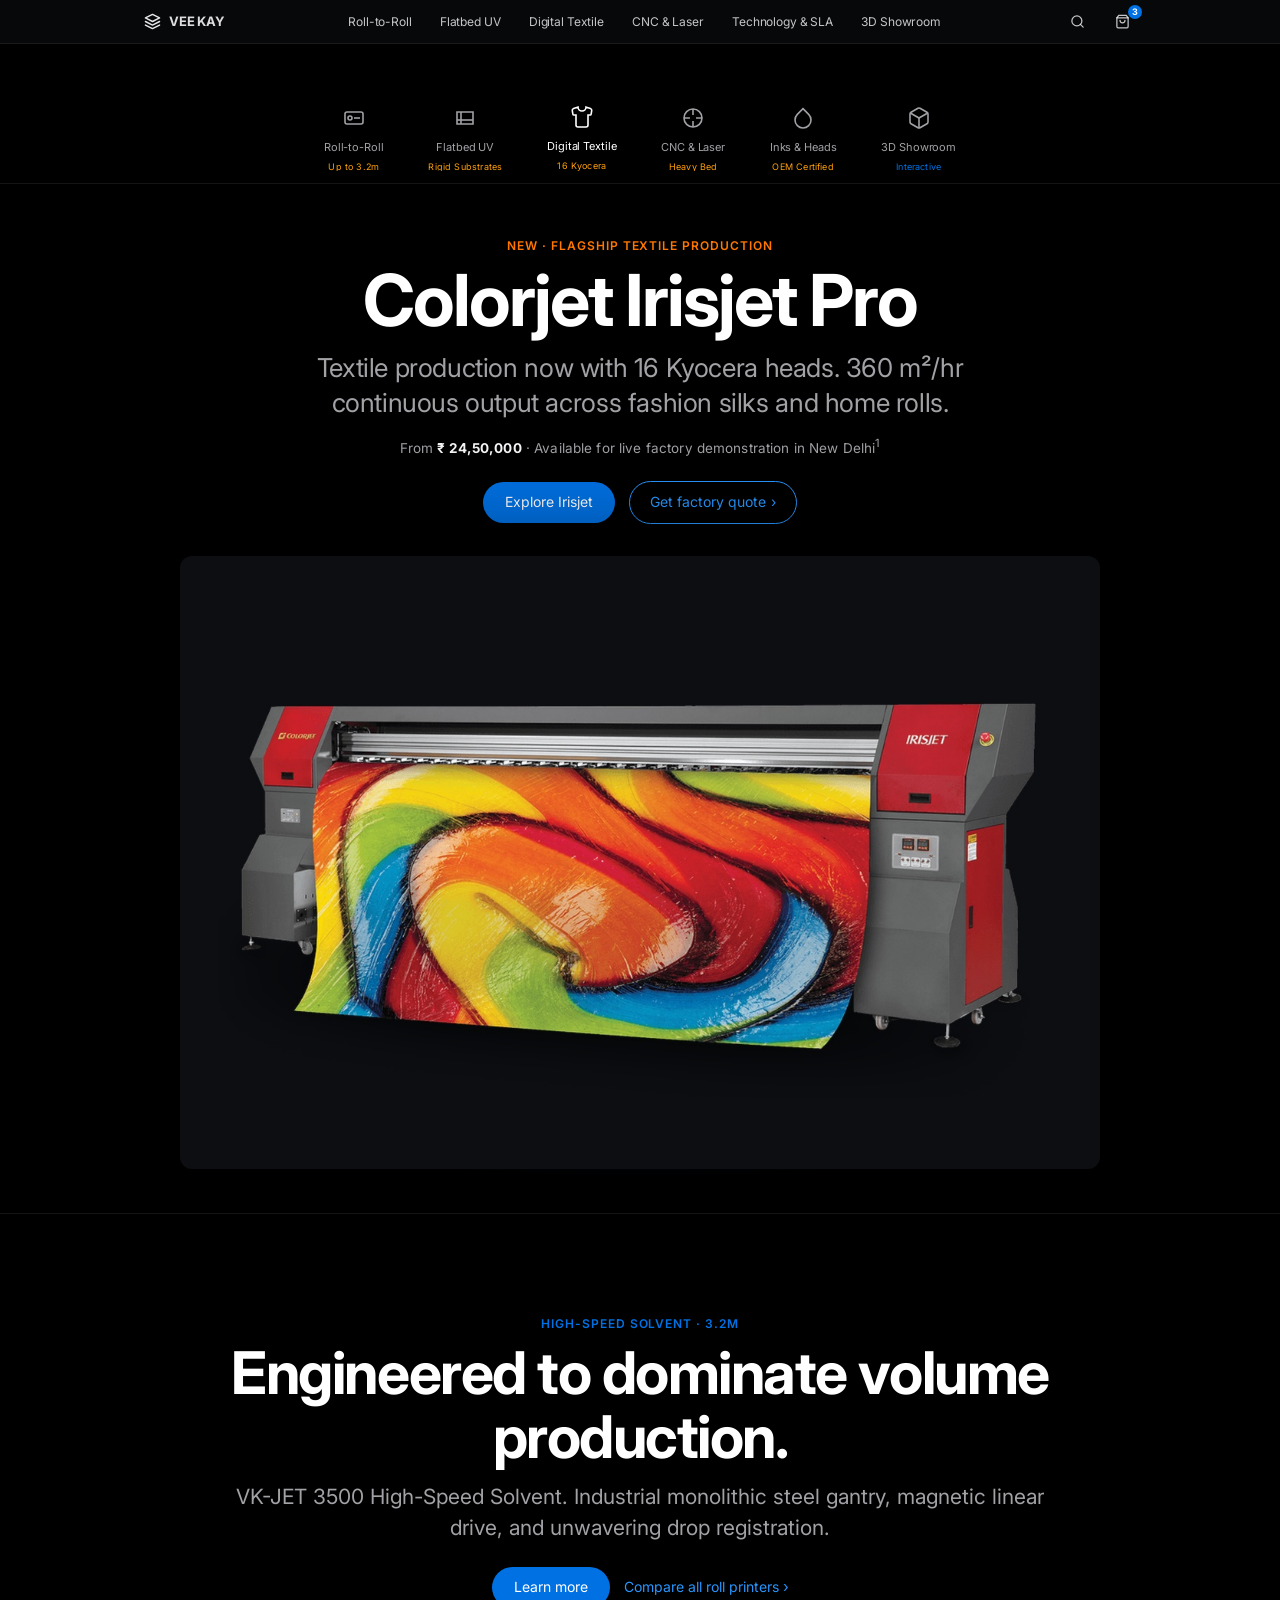
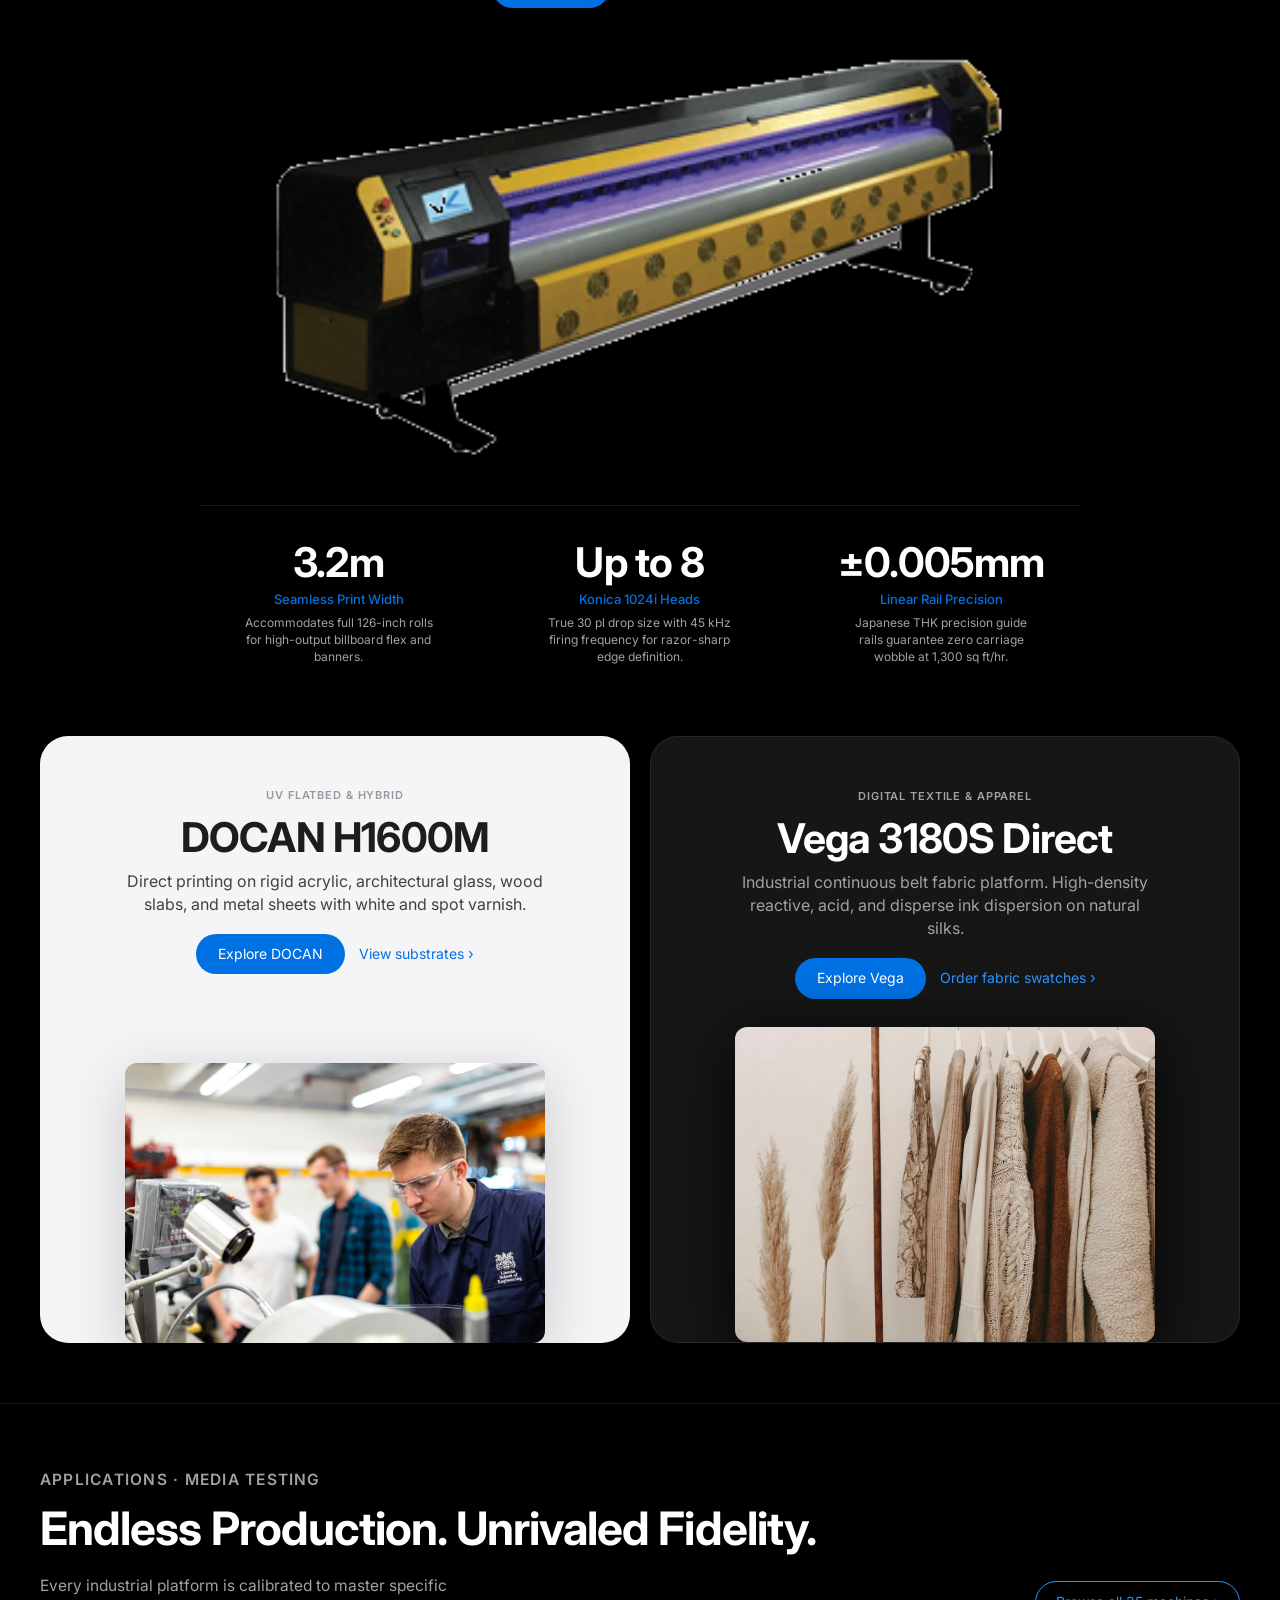
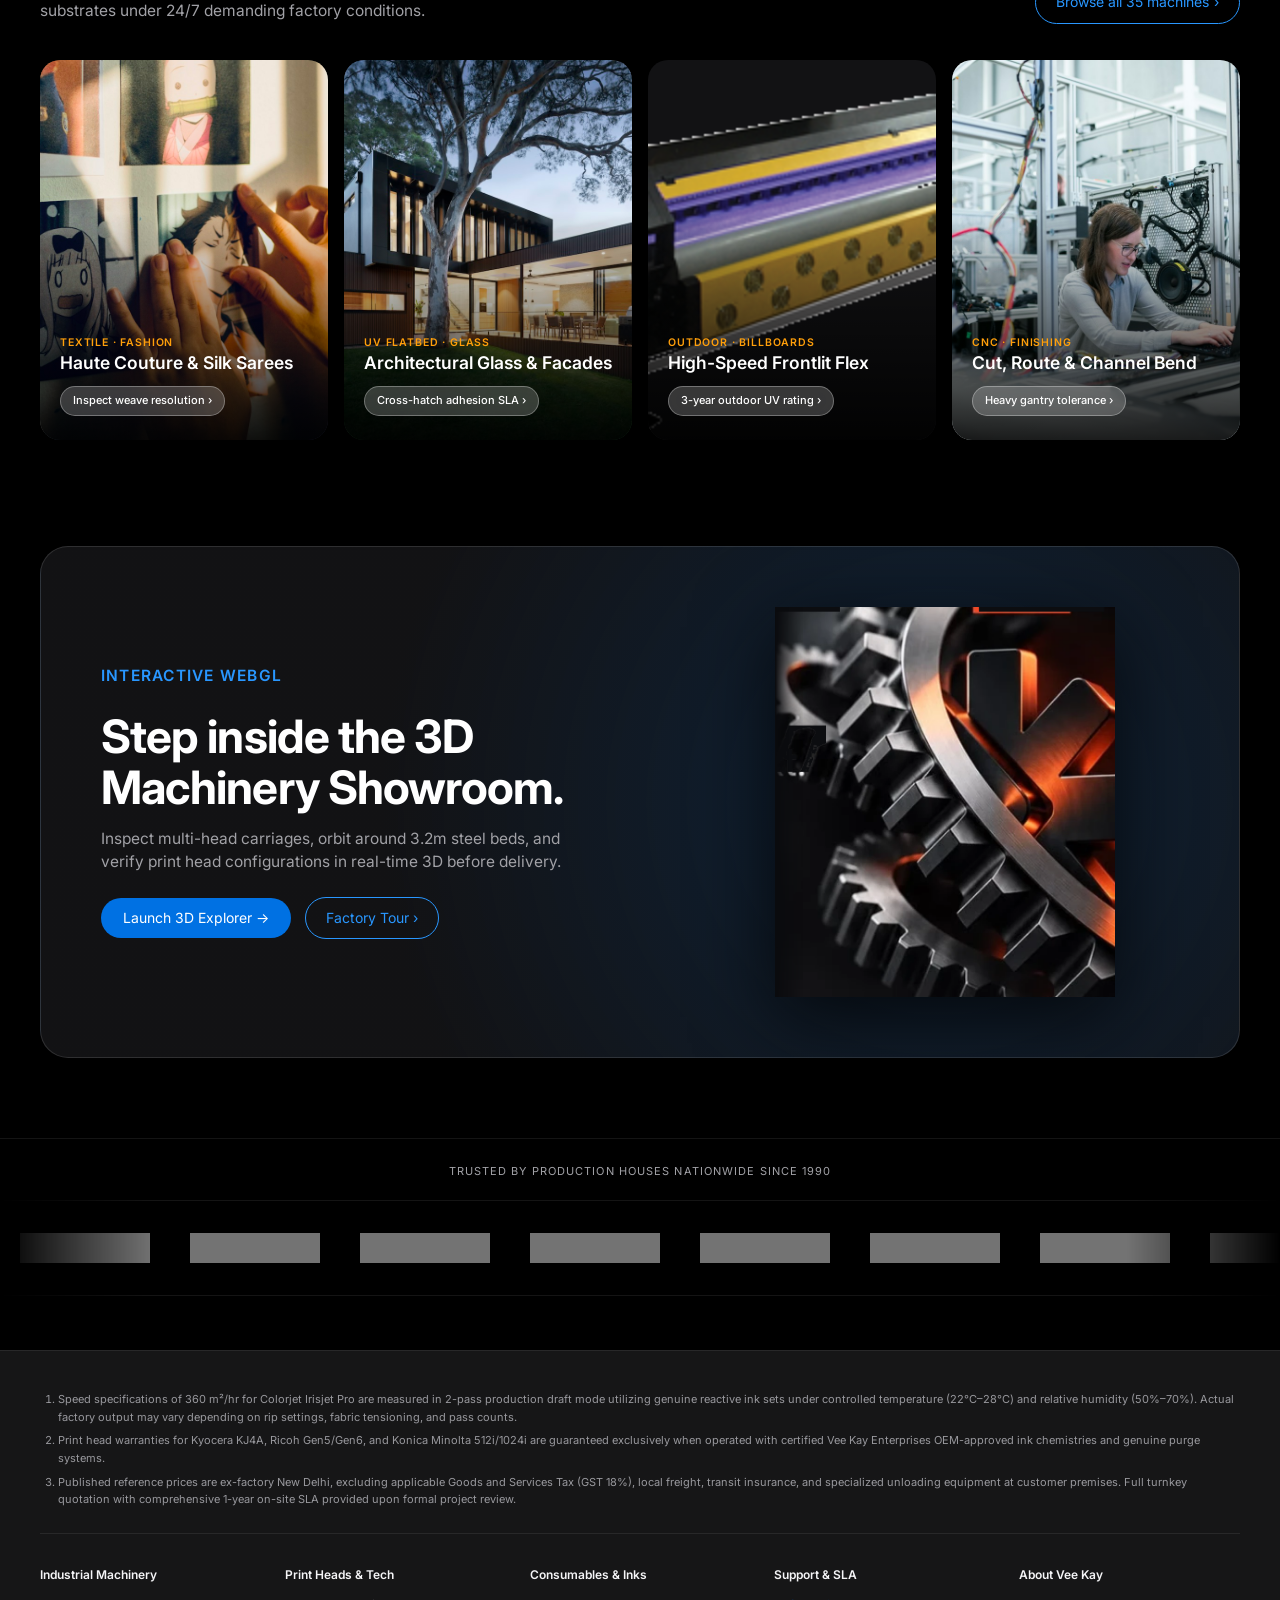
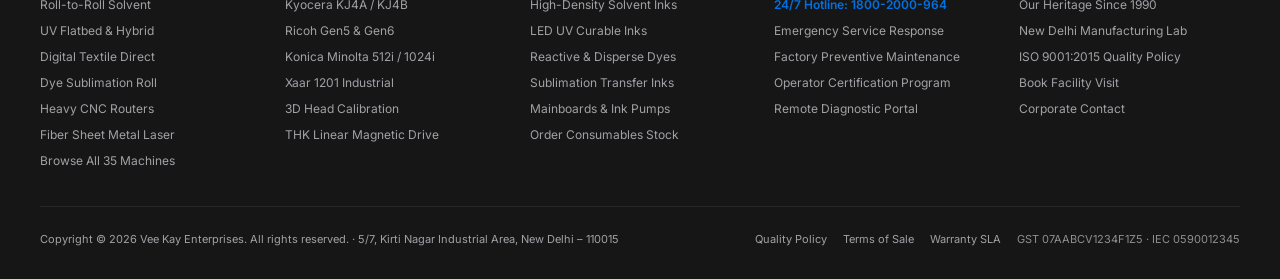
==== commit 66816813: "style: polish hardware transparency and bento imagery - remove background halos from VK-JET 3500 and" ====
--- a/index.html
+++ b/index.html
@@ -430,7 +430,7 @@
 
       <!-- App 3: Heavy Duty Flex -->
       <a href="products.html#solvent" class="apple-app-stage-card">
-        <img src="assets/img/curated/solvent_machine_roll.jpg" alt="Solvent billboard flex printing" class="stage-bg" loading="lazy">
+        <img src="assets/img/products-items/VK-JET-3500.png" alt="Solvent billboard flex printing" class="stage-bg" loading="lazy">
         <div class="apple-app-scrim"></div>
         <div class="apple-app-content">
           <span class="apple-app-category">OUTDOOR &middot; BILLBOARDS</span>
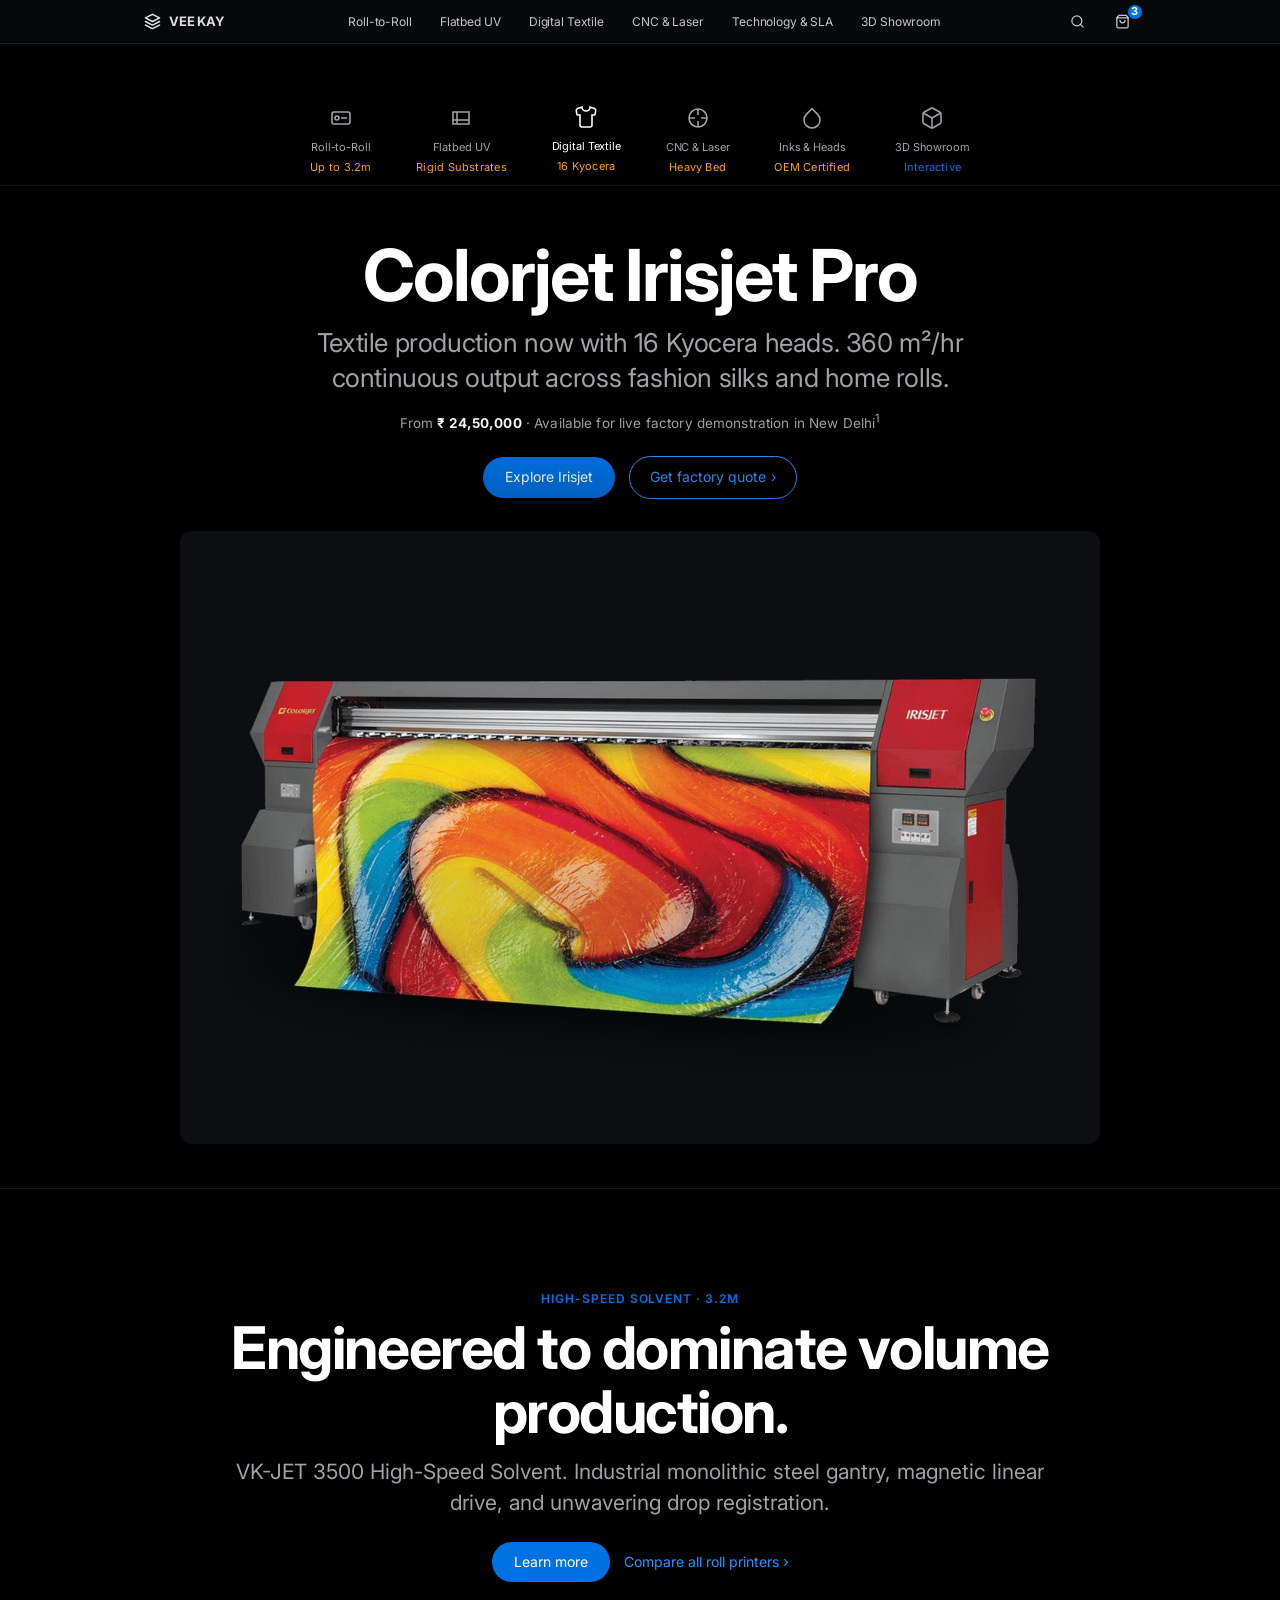
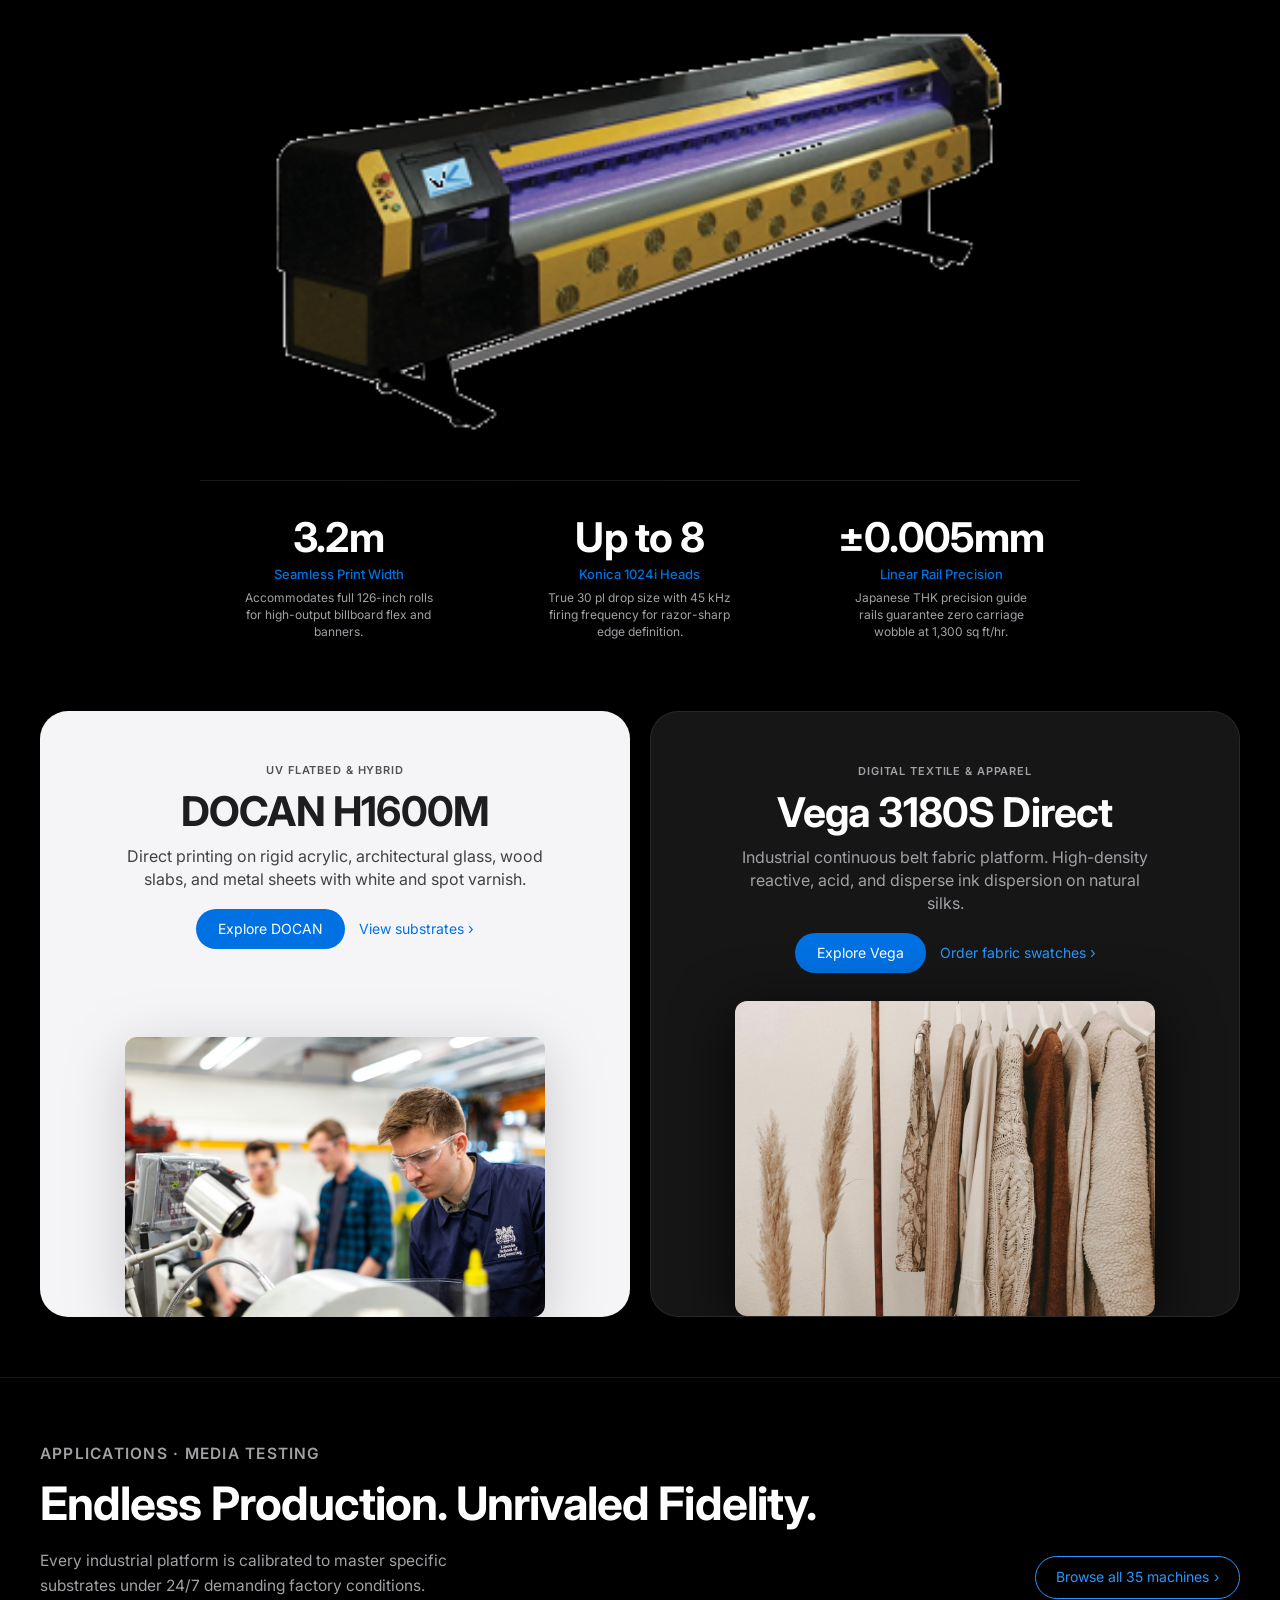
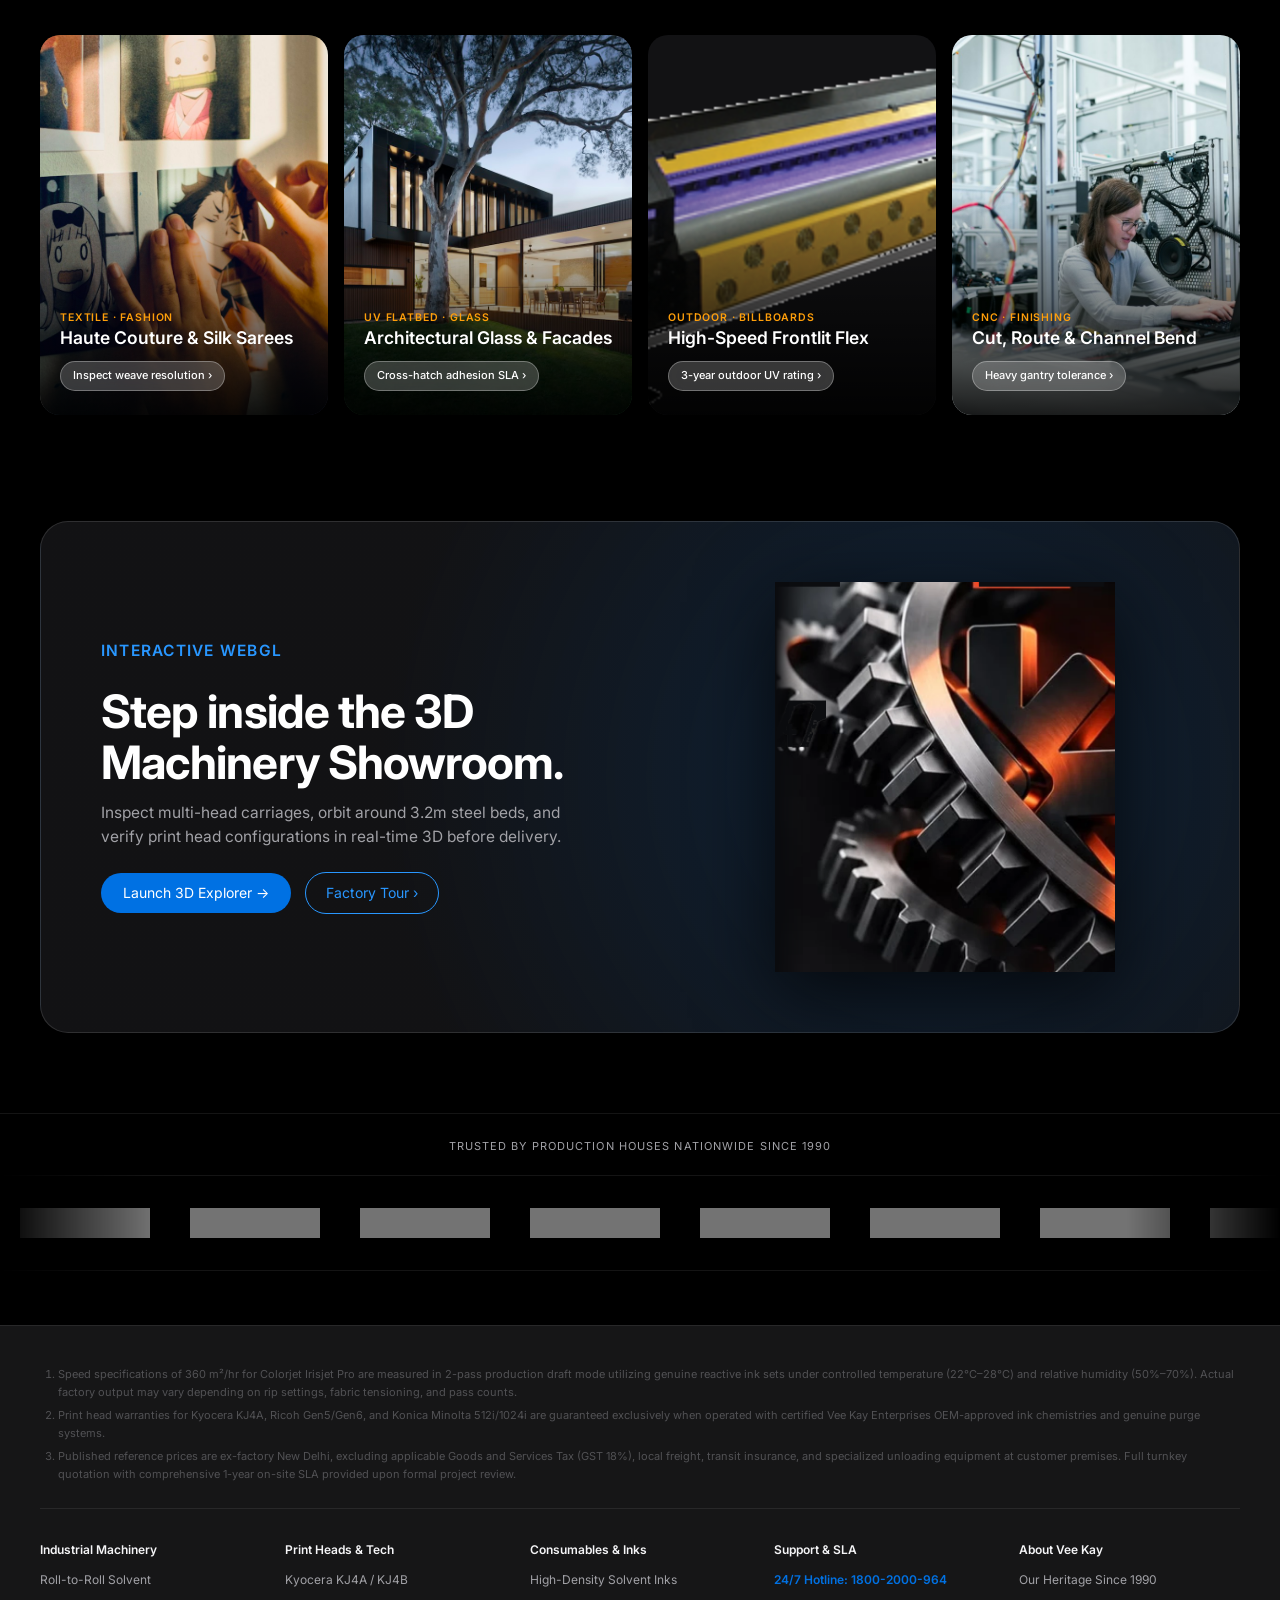
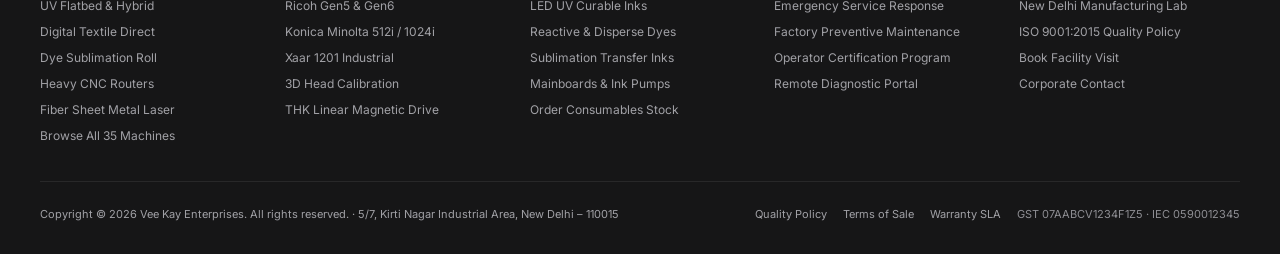
==== commit 90064ccc: "fix(a11y): upgrade text contrast and enforce 11px font size floor - bump subtext and footnote tokens" ====
--- a/index.html
+++ b/index.html
@@ -298,7 +298,6 @@
 <!-- 3. Primary Flagship Hardware Hero (Ref: 18.webp) -->
 <section class="apple-hero-flagship">
   <div class="apple-wrap">
-    <p class="apple-eyebrow">NEW &middot; FLAGSHIP TEXTILE PRODUCTION</p>
     <h1 class="apple-hero-title">Colorjet Irisjet Pro</h1>
     <p class="apple-hero-subhead">Textile production now with 16 Kyocera heads. 360 m²/hr continuous output across fashion silks and home rolls.</p>
     <p class="apple-hero-price">From <strong>&#8377; 24,50,000</strong> &middot; Available for live factory demonstration in New Delhi<sup>1</sup></p>
--- a/css/apple-design-system.css
+++ b/css/apple-design-system.css
@@ -22,7 +22,7 @@
   --apple-text-white: #f5f5f7;
   --apple-text-dim: #a1a1a6;
   --apple-text-dark: #1d1d1f;
-  --apple-text-dark-sub: #6e6e73;
+  --apple-text-dark-sub: #424245;
 
   --apple-blue: #0071e3;
   --apple-blue-hover: #0077ed;
@@ -165,7 +165,7 @@
   right: -6px;
   background: var(--apple-blue);
   color: #fff;
-  font-size: 9px;
+  font-size: 11px;
   font-weight: 700;
   width: 14px;
   height: 14px;
@@ -383,7 +383,7 @@
   white-space: nowrap;
 }
 .apple-ribbon-badge {
-  font-size: 9px;
+  font-size: 11px;
   color: #ff9f0a;
   letter-spacing: 0.02em;
   line-height: 1;
@@ -630,7 +630,7 @@
   color: var(--apple-text-dark);
 }
 .apple-bento-card.card-studio-light .apple-card-eyebrow {
-  color: #98989d;
+  color: #515154;
 }
 .apple-bento-card.card-studio-light .apple-card-title {
   color: #1d1d1f;
@@ -889,7 +889,7 @@
   gap: 6px;
 }
 .apple-footnotes-block li {
-  color: #98989d;
+  color: #515154;
 }
 
 .apple-footer-nav-grid {
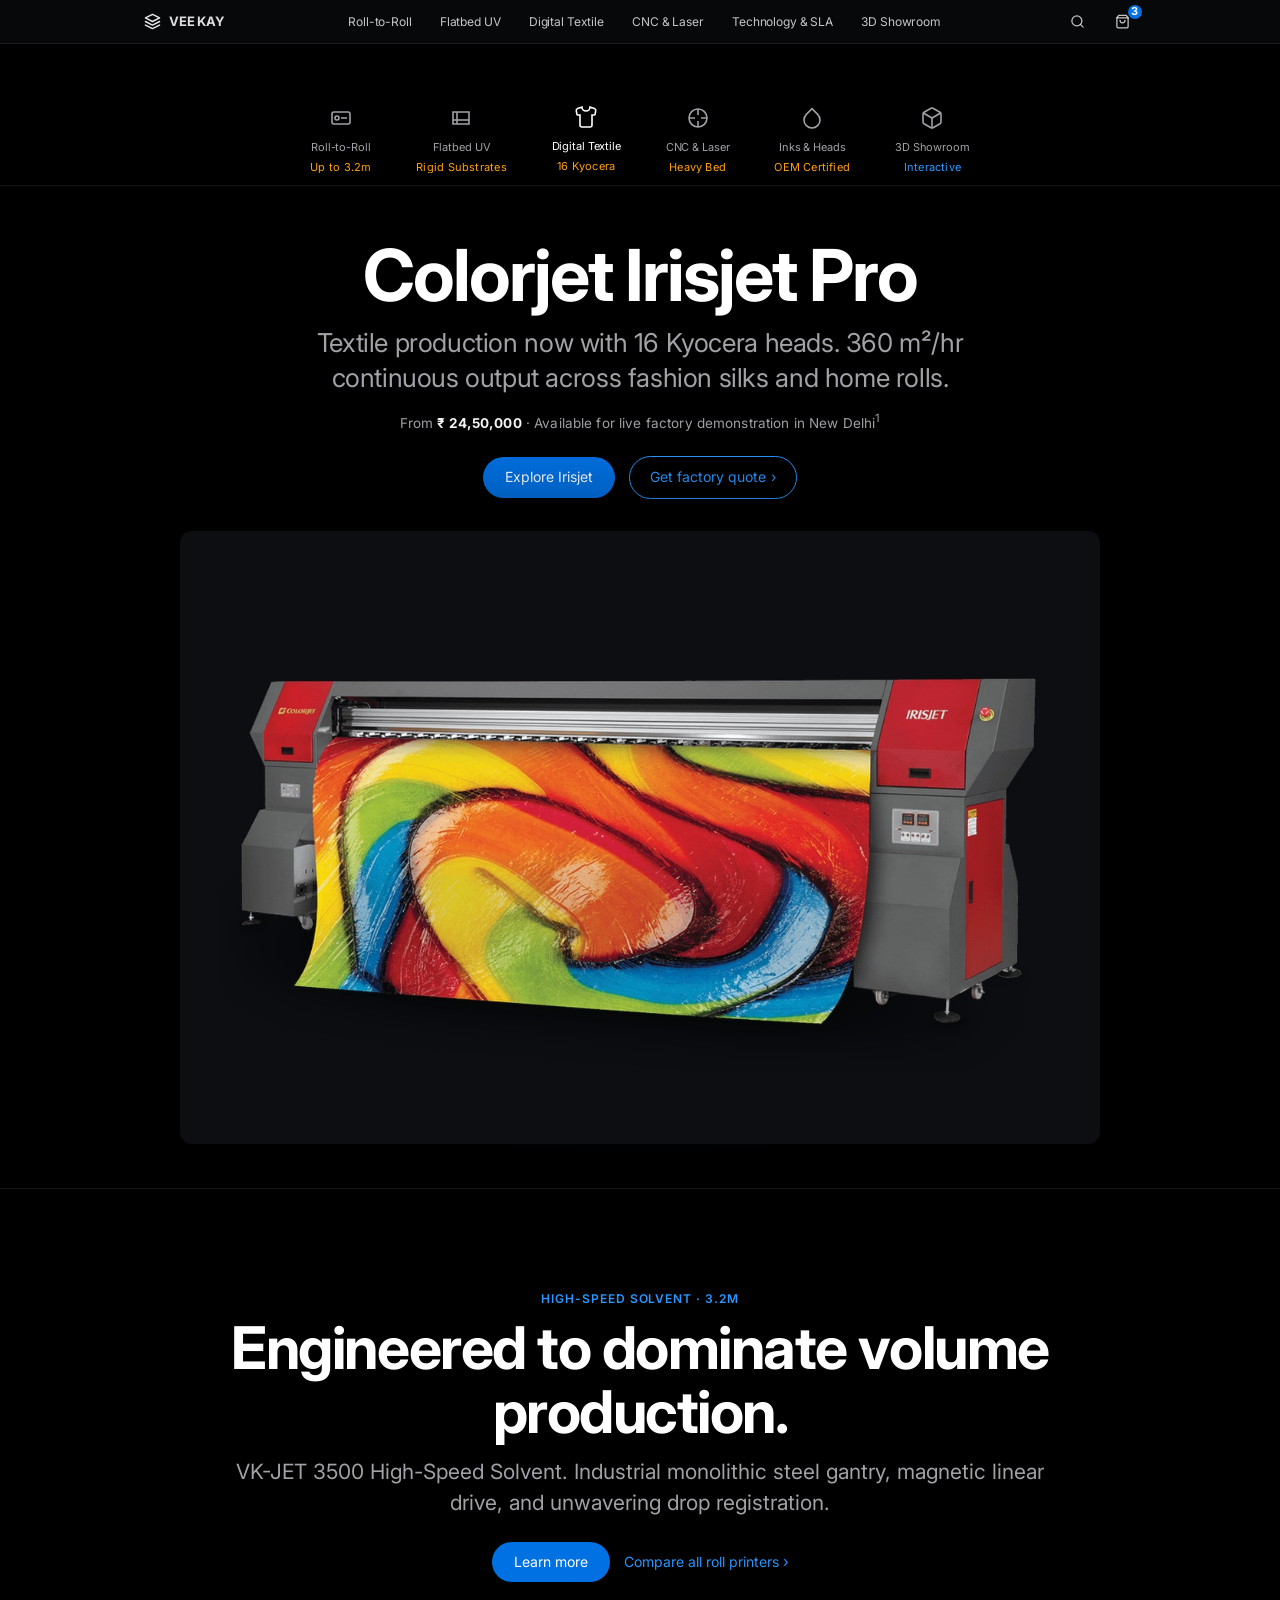
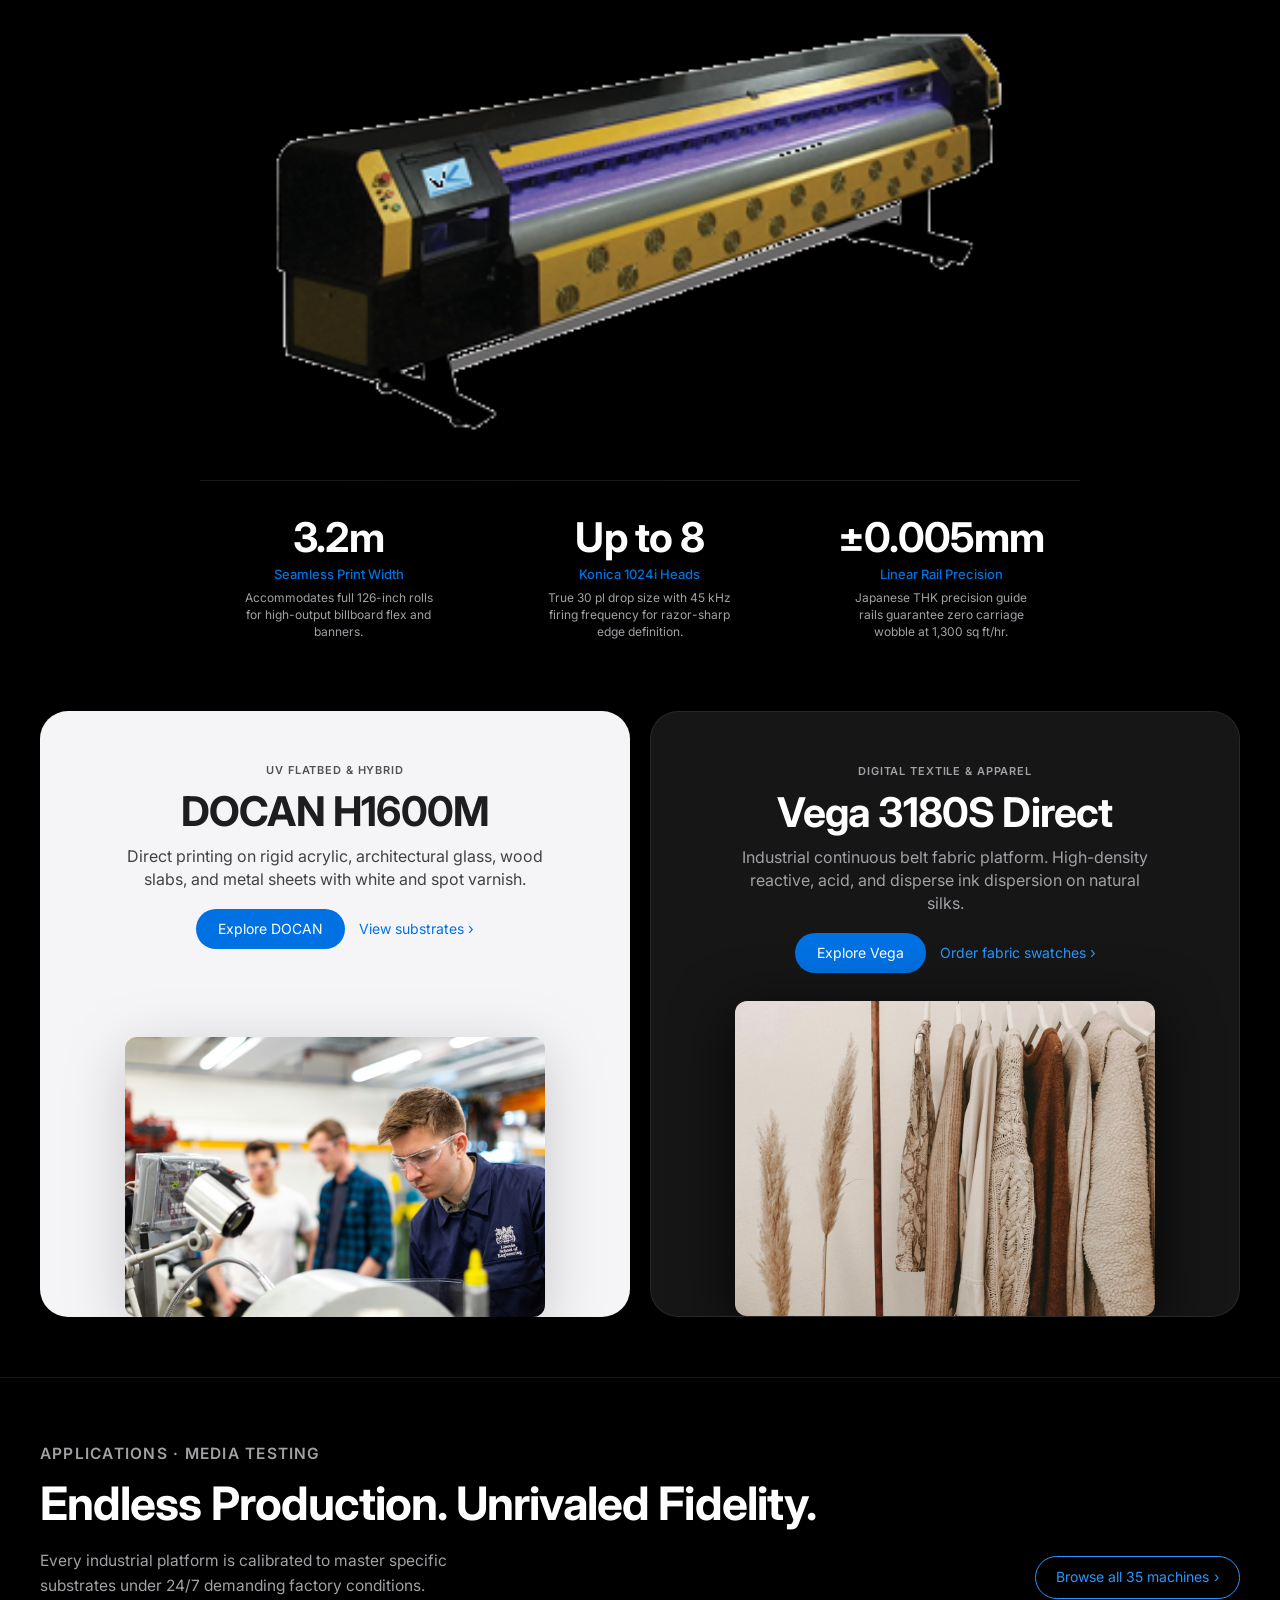
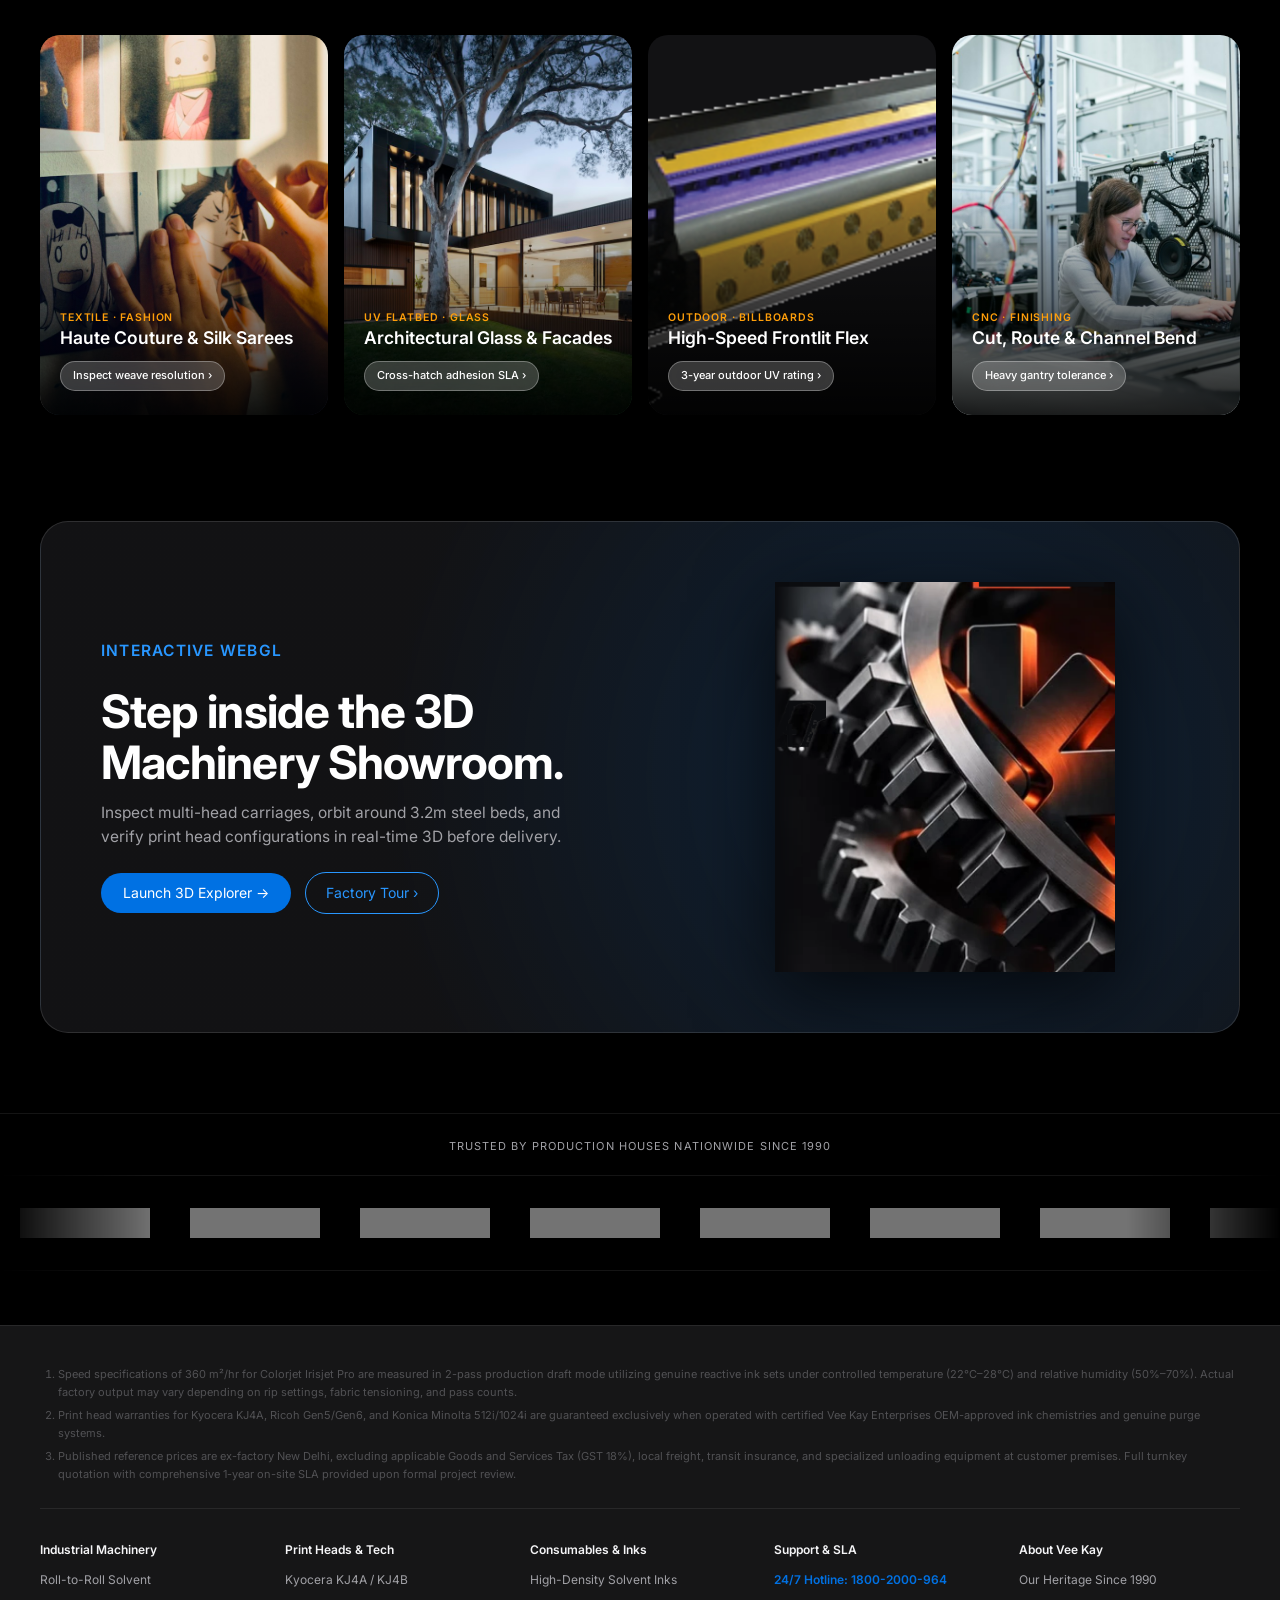
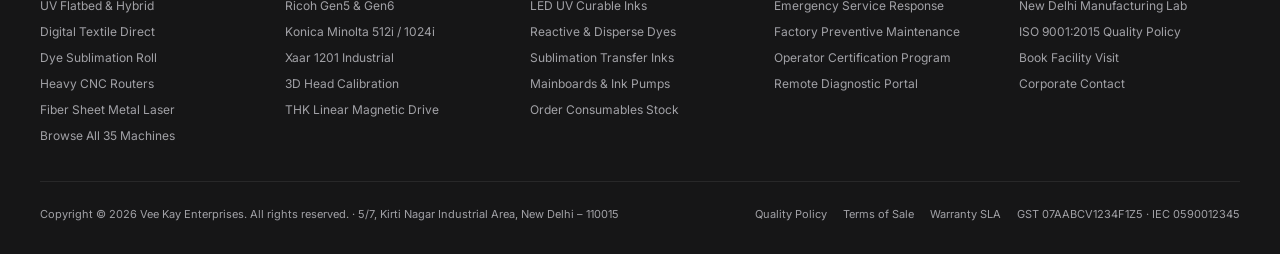
==== commit 8b07c022: "fix(a11y): improve contrast for ribbon badges, eyebrows, and footer metadata Co-Authored-By: Claude " ====
--- a/index.html
+++ b/index.html
@@ -289,7 +289,7 @@
         <svg viewBox="0 0 24 24"><path d="M21 16V8a2 2 0 0 0-1-1.73l-7-4a2 2 0 0 0-2 0l-7 4A2 2 0 0 0 3 8v8a2 2 0 0 0 1 1.73l7 4a2 2 0 0 0 2 0l7-4A2 2 0 0 0 21 16z"></path><polyline points="3.27 6.96 12 12.01 20.73 6.96"></polyline><line x1="12" y1="22.08" x2="12" y2="12"></line></svg>
       </div>
       <span class="apple-ribbon-label">3D Showroom</span>
-      <span class="apple-ribbon-badge" style="color:var(--apple-blue);">Interactive</span>
+      <span class="apple-ribbon-badge" style="color:var(--apple-link);">Interactive</span>
     </a>
   </div>
 </nav>
@@ -320,7 +320,7 @@
 <section class="apple-deepdive-section">
   <div class="apple-wrap">
     <div class="apple-deepdive-header">
-      <p class="apple-eyebrow" style="color:var(--apple-blue);">HIGH-SPEED SOLVENT &middot; 3.2M</p>
+      <p class="apple-eyebrow" style="color:var(--apple-link);">HIGH-SPEED SOLVENT &middot; 3.2M</p>
       <h2 class="apple-deepdive-title">Engineered to dominate volume production.</h2>
       <p class="apple-deepdive-sub">VK-JET 3500 High-Speed Solvent. Industrial monolithic steel gantry, magnetic linear drive, and unwavering drop registration.</p>
 
@@ -569,7 +569,7 @@
         <a href="about.html">Quality Policy</a>
         <a href="contact.html">Terms of Sale</a>
         <a href="contact.html">Warranty SLA</a>
-        <span style="color:#8e8e93;">GST 07AABCV1234F1Z5 &middot; IEC 0590012345</span>
+        <span style="color:#a1a1a6;">GST 07AABCV1234F1Z5 &middot; IEC 0590012345</span>
       </div>
     </div>
   </div>
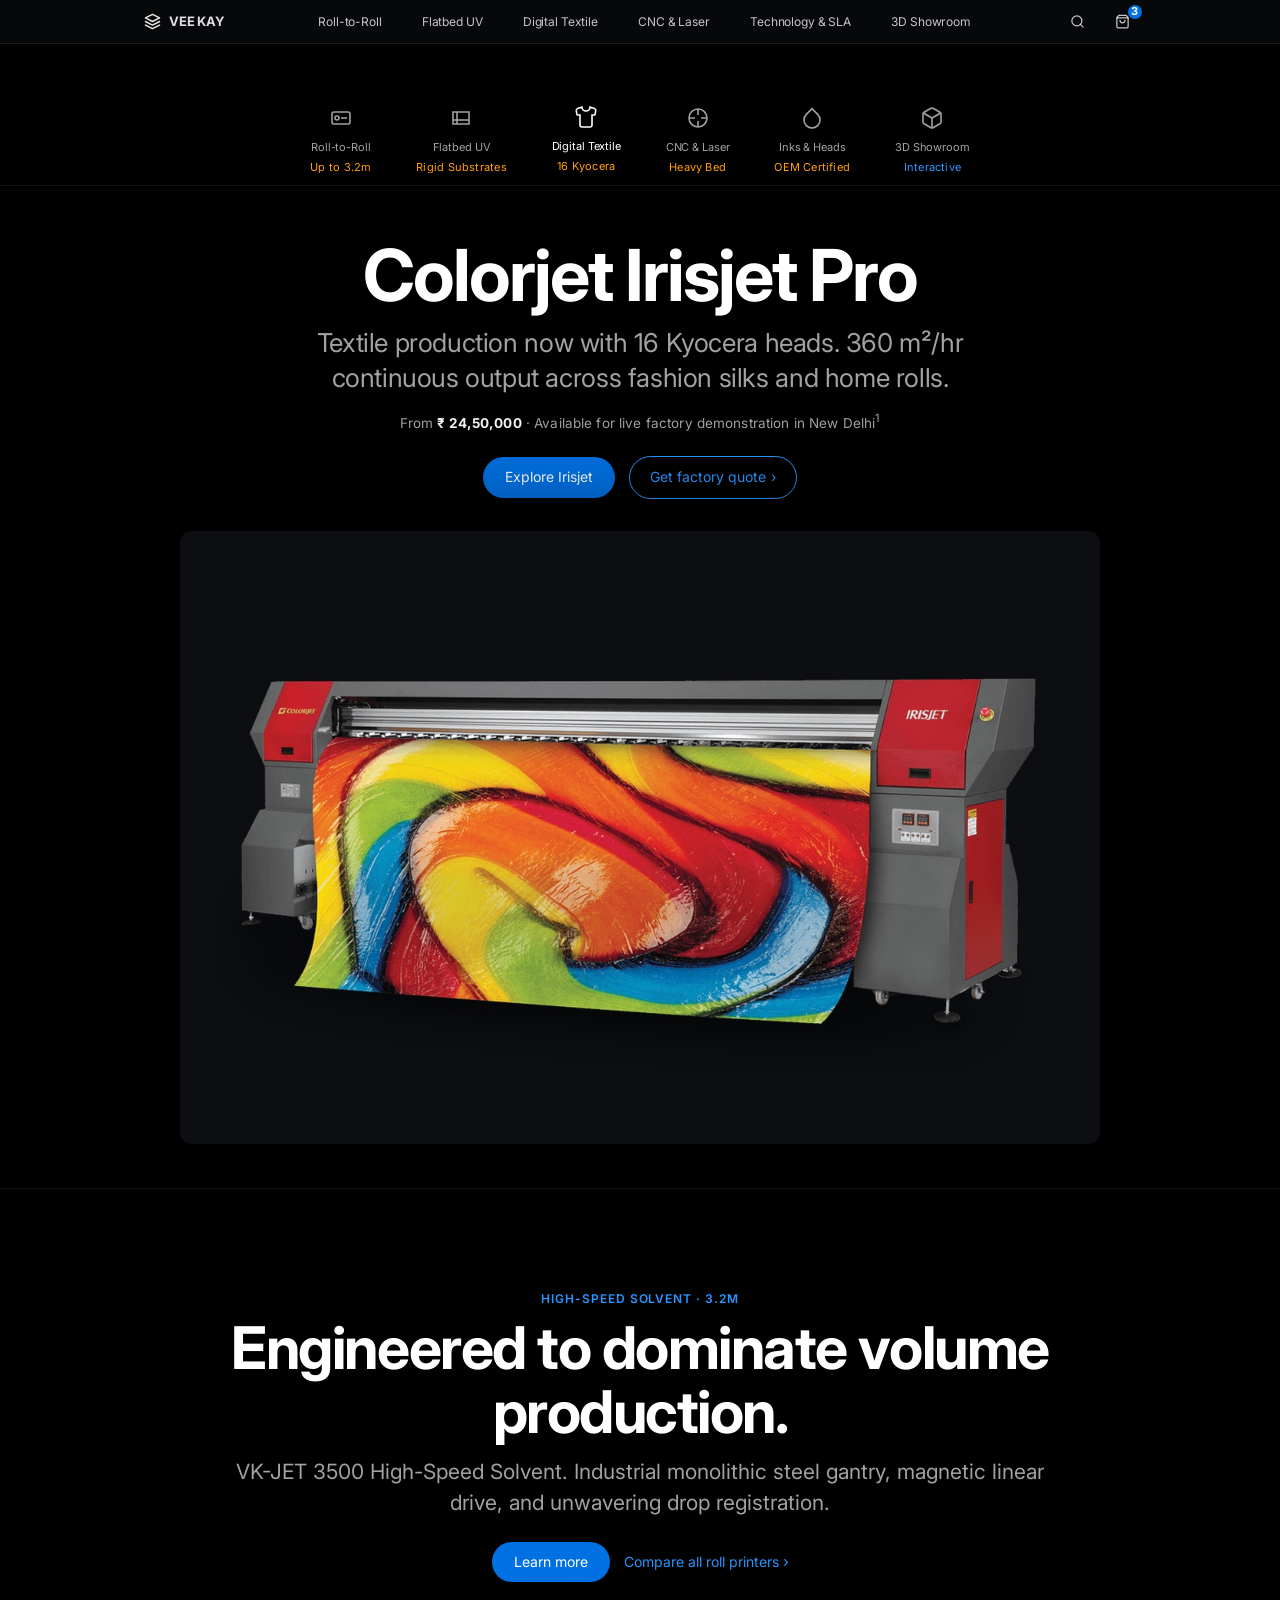
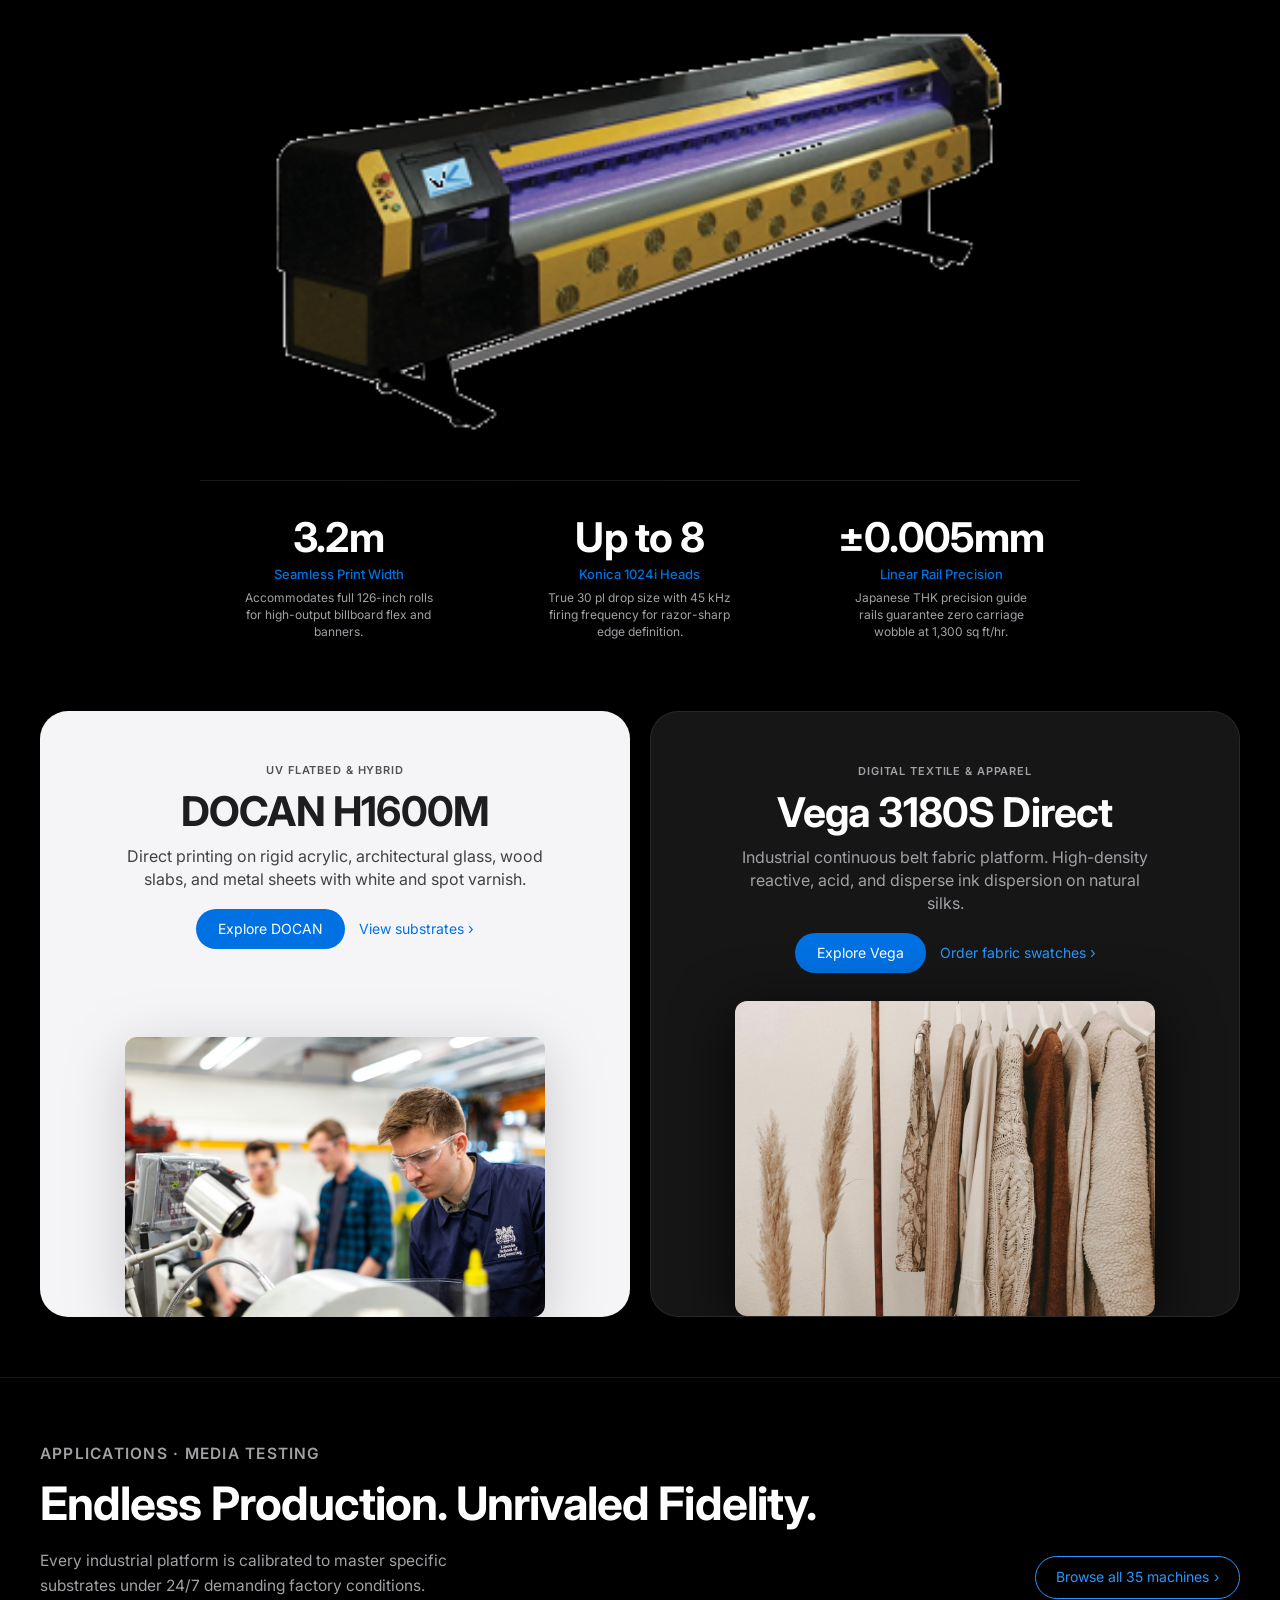
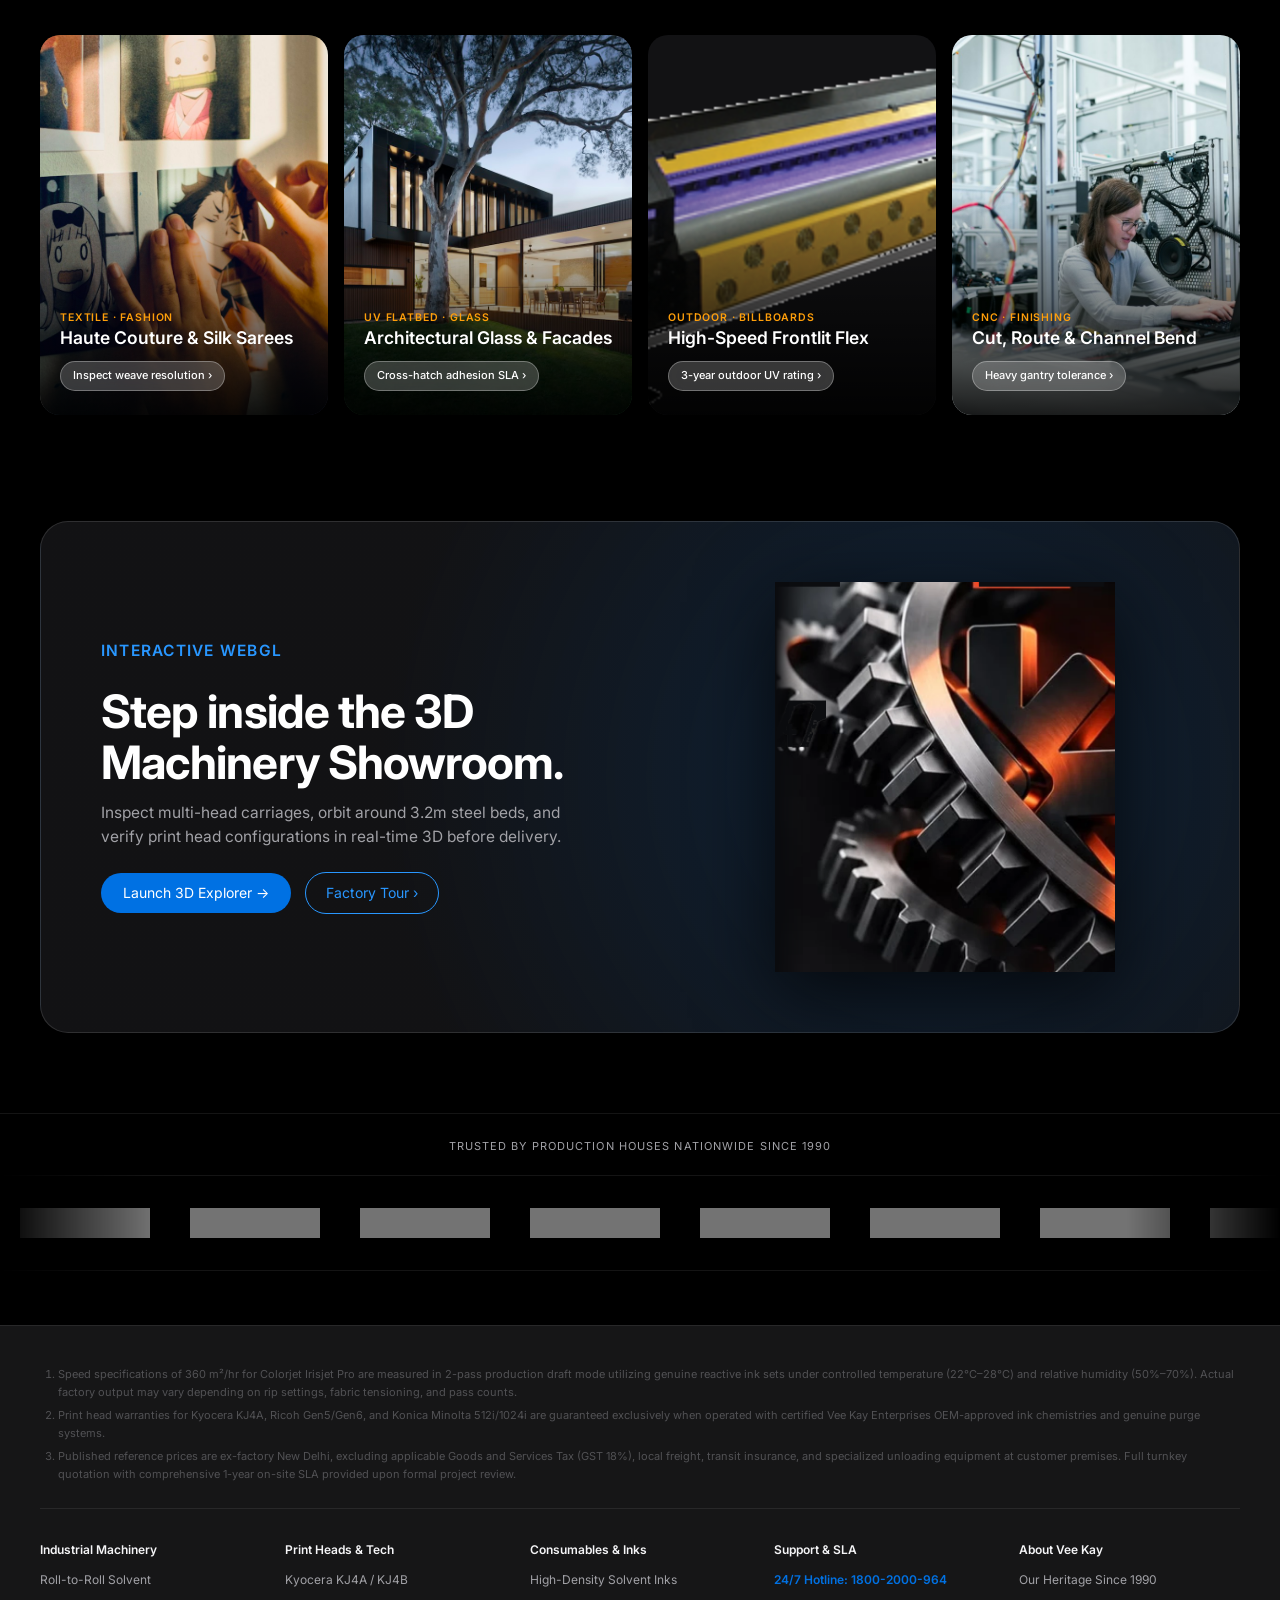
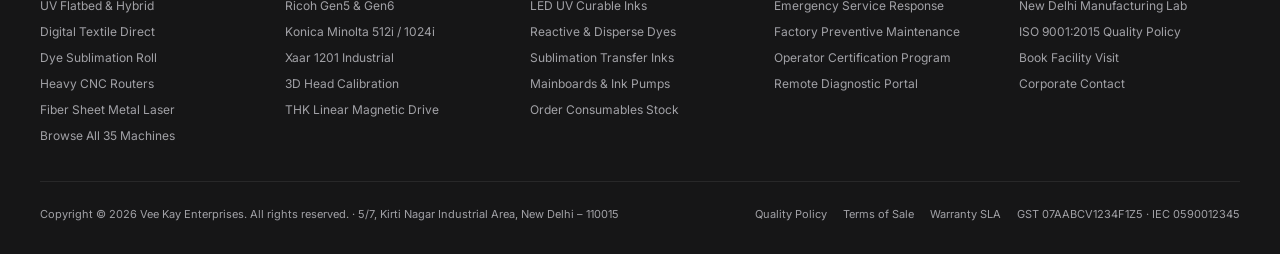
==== commit 6636af54: "feat(mobile): add full-screen mobile drawer and touch enhancements - mount .apple-mobile-drawer acro" ====
--- a/index.html
+++ b/index.html
@@ -60,6 +60,27 @@
   </div>
 </header>
 
+<!-- Apple Mobile Drawer Navigation -->
+<div class="apple-mobile-drawer" id="apple-mobile-drawer" role="dialog" aria-modal="true" aria-label="Mobile Navigation">
+  <div class="apple-mobile-drawer-inner">
+    <ul class="apple-mobile-nav-list">
+      <li><a href="index.html" class="apple-mob-link">Home &rsaquo;</a></li>
+      <li><a href="products.html#solvent" class="apple-mob-link">Roll-to-Roll Systems &rsaquo;</a></li>
+      <li><a href="products.html#uv" class="apple-mob-link">Flatbed UV &amp; Hybrid &rsaquo;</a></li>
+      <li><a href="products.html#textile" class="apple-mob-link">Digital Textile &rsaquo;</a></li>
+      <li><a href="products.html#cnc" class="apple-mob-link">CNC Routers &amp; Laser &rsaquo;</a></li>
+      <li><a href="about.html" class="apple-mob-link">Technology &amp; SLA &rsaquo;</a></li>
+      <li><a href="products.html#showroom-3d-stage" class="apple-mob-link highlight">3D Interactive Showroom &rsaquo;</a></li>
+      <li><a href="contact.html" class="apple-mob-link">Contact &amp; Factory Tour &rsaquo;</a></li>
+    </ul>
+    <div class="apple-mob-cta-box">
+      <a href="enquiry.html" class="apple-btn-pill-primary" style="width:100%;">Request Factory Quote &rarr;</a>
+      <a href="tel:18002000964" class="apple-mob-hotline">24/7 Helpline: 1800-2000-964</a>
+    </div>
+  </div>
+</div>
+
+
 <!-- Dimmer for Mega-Menu Flyouts -->
 <div class="apple-nav-dimmer" id="apple-nav-dimmer"></div>
 
@@ -67,7 +88,7 @@
 <div class="apple-flyout-overlay" id="flyout-solvent" role="region" aria-label="Roll to Roll Mega Menu">
   <div class="apple-flyout-body">
     <div class="flyout-heading-col">
-      <h3>Explore Lineup</h3>
+      <div class="flyout-kicker">Explore Lineup</div>
       <div class="flyout-giant-title">Roll-to-Roll Systems</div>
       <a href="products.html#solvent" class="flyout-explore-all">Explore all roll printers &rarr;</a>
     </div>
@@ -89,7 +110,7 @@
       </a>
     </div>
     <div class="flyout-quick-links">
-      <h4>Quick Links</h4>
+      <div class="flyout-quick-title">Quick Links</div>
       <ul class="flyout-link-list">
         <li><a href="products.html#solvent">Compare Roll Specifications</a></li>
         <li><a href="about.html">Konica Minolta &amp; Kyocera SLA</a></li>
@@ -104,7 +125,7 @@
 <div class="apple-flyout-overlay" id="flyout-uv" role="region" aria-label="Flatbed UV Mega Menu">
   <div class="apple-flyout-body">
     <div class="flyout-heading-col">
-      <h3>Explore Lineup</h3>
+      <div class="flyout-kicker">Explore Lineup</div>
       <div class="flyout-giant-title">UV Flatbed &amp; Hybrid</div>
       <a href="products.html#uv" class="flyout-explore-all">Explore all UV platforms &rarr;</a>
     </div>
@@ -126,7 +147,7 @@
       </a>
     </div>
     <div class="flyout-quick-links">
-      <h4>Substrate Testing</h4>
+      <div class="flyout-quick-title">Substrate Testing</div>
       <ul class="flyout-link-list">
         <li><a href="products.html#uv">Rigid Acrylic &amp; Architectural Glass</a></li>
         <li><a href="products.html#uv">Aluminum Composite &amp; Ceramic</a></li>
@@ -141,7 +162,7 @@
 <div class="apple-flyout-overlay" id="flyout-textile" role="region" aria-label="Digital Textile Mega Menu">
   <div class="apple-flyout-body">
     <div class="flyout-heading-col">
-      <h3>Explore Lineup</h3>
+      <div class="flyout-kicker">Explore Lineup</div>
       <div class="flyout-giant-title">Digital Textile</div>
       <a href="products.html#textile" class="flyout-explore-all">Explore all textile platforms &rarr;</a>
     </div>
@@ -163,7 +184,7 @@
       </a>
     </div>
     <div class="flyout-quick-links">
-      <h4>Fabric Applications</h4>
+      <div class="flyout-quick-title">Fabric Applications</div>
       <ul class="flyout-link-list">
         <li><a href="products.html#textile">Reactive &amp; Disperse Inks</a></li>
         <li><a href="products.html#textile">Pure Silk, Chiffon &amp; Cotton</a></li>
@@ -178,7 +199,7 @@
 <div class="apple-flyout-overlay" id="flyout-cnc" role="region" aria-label="CNC and Laser Mega Menu">
   <div class="apple-flyout-body">
     <div class="flyout-heading-col">
-      <h3>Explore Lineup</h3>
+      <div class="flyout-kicker">Explore Lineup</div>
       <div class="flyout-giant-title">CNC &amp; Finishing</div>
       <a href="products.html#cnc" class="flyout-explore-all">Explore cutting platforms &rarr;</a>
     </div>
@@ -200,7 +221,7 @@
       </a>
     </div>
     <div class="flyout-quick-links">
-      <h4>Tooling &amp; Cut</h4>
+      <div class="flyout-quick-title">Tooling &amp; Cut</div>
       <ul class="flyout-link-list">
         <li><a href="products.html#cnc">Heavy Steel Fabrication Gantries</a></li>
         <li><a href="products.html#cnc">Channel Letter Bending Machines</a></li>
@@ -214,7 +235,7 @@
 <div class="apple-flyout-overlay" id="flyout-tech" role="region" aria-label="Technology and SLA Mega Menu">
   <div class="apple-flyout-body">
     <div class="flyout-heading-col">
-      <h3>Industrial Heritage</h3>
+      <div class="flyout-kicker">Industrial Heritage</div>
       <div class="flyout-giant-title">Technology &amp; SLA</div>
       <a href="about.html" class="flyout-explore-all">Read our engineering history &rarr;</a>
     </div>
@@ -236,7 +257,7 @@
       </a>
     </div>
     <div class="flyout-quick-links">
-      <h4>Support &amp; Guarantee</h4>
+      <div class="flyout-quick-title">Support &amp; Guarantee</div>
       <ul class="flyout-link-list">
         <li><a href="contact.html">24/7 Hotline SLA Guarantee</a></li>
         <li><a href="about.html">ISO 9001 Certified Factory</a></li>
@@ -497,7 +518,7 @@
     <div class="apple-footer-nav-grid">
       <!-- Col 1 -->
       <div class="apple-footer-col">
-        <h5>Industrial Machinery</h5>
+        <div class="apple-footer-title">Industrial Machinery</div>
         <ul>
           <li><a href="products.html#solvent">Roll-to-Roll Solvent</a></li>
           <li><a href="products.html#uv">UV Flatbed &amp; Hybrid</a></li>
@@ -511,7 +532,7 @@
 
       <!-- Col 2 -->
       <div class="apple-footer-col">
-        <h5>Print Heads &amp; Tech</h5>
+        <div class="apple-footer-title">Print Heads &amp; Tech</div>
         <ul>
           <li><a href="about.html">Kyocera KJ4A / KJ4B</a></li>
           <li><a href="about.html">Ricoh Gen5 &amp; Gen6</a></li>
@@ -524,7 +545,7 @@
 
       <!-- Col 3 -->
       <div class="apple-footer-col">
-        <h5>Consumables &amp; Inks</h5>
+        <div class="apple-footer-title">Consumables &amp; Inks</div>
         <ul>
           <li><a href="products.html">High-Density Solvent Inks</a></li>
           <li><a href="products.html">LED UV Curable Inks</a></li>
@@ -537,7 +558,7 @@
 
       <!-- Col 4 -->
       <div class="apple-footer-col">
-        <h5>Support &amp; SLA</h5>
+        <div class="apple-footer-title">Support &amp; SLA</div>
         <ul>
           <li><a href="tel:18002000964" style="color:var(--apple-blue);font-weight:600;">24/7 Hotline: 1800-2000-964</a></li>
           <li><a href="contact.html">Emergency Service Response</a></li>
@@ -549,7 +570,7 @@
 
       <!-- Col 5 -->
       <div class="apple-footer-col">
-        <h5>About Vee Kay</h5>
+        <div class="apple-footer-title">About Vee Kay</div>
         <ul>
           <li><a href="about.html">Our Heritage Since 1990</a></li>
           <li><a href="about.html">New Delhi Manufacturing Lab</a></li>
--- a/css/apple-design-system.css
+++ b/css/apple-design-system.css
@@ -104,6 +104,7 @@
 .apple-nav-links {
   display: flex;
   align-items: center;
+  height: 100%;
   gap: clamp(14px, 2.2vw, 32px);
   list-style: none;
   margin: 0;
@@ -112,6 +113,9 @@
 
 .apple-nav-item {
   position: relative;
+  display: flex;
+  align-items: center;
+  height: 100%;
 }
 
 .apple-nav-link {
@@ -121,11 +125,14 @@
   text-decoration: none;
   letter-spacing: -0.01em;
   transition: color 0.18s ease;
-  padding: 12px 0;
-  display: inline-block;
+  padding: 12px 6px;
+  display: flex;
+  align-items: center;
+  height: 100%;
   cursor: pointer;
   background: none;
   border: none;
+  box-sizing: border-box;
 }
 .apple-nav-link:hover,
 .apple-nav-item.active .apple-nav-link {
@@ -190,22 +197,33 @@
   top: var(--apple-nav-height);
   left: 0;
   right: 0;
-  background: rgba(22, 22, 23, 0.95);
-  backdrop-filter: blur(28px);
-  -webkit-backdrop-filter: blur(28px);
+  background: rgba(22, 22, 23, 0.96);
+  backdrop-filter: blur(30px);
+  -webkit-backdrop-filter: blur(30px);
   border-bottom: 1px solid rgba(255, 255, 255, 0.12);
   z-index: 999;
   opacity: 0;
   visibility: hidden;
-  transform: translateY(-8px);
-  transition: opacity 0.25s cubic-bezier(0.16, 1, 0.3, 1), transform 0.25s cubic-bezier(0.16, 1, 0.3, 1), visibility 0.25s;
+  pointer-events: none;
+  transition: opacity 0.2s cubic-bezier(0.16, 1, 0.3, 1), visibility 0.2s;
   box-shadow: 0 24px 60px rgba(0, 0, 0, 0.85);
+}
+
+/* Invisible bridge preventing cursor dead-zones between nav and flyout */
+.apple-flyout-overlay::before {
+  content: "";
+  position: absolute;
+  top: -12px;
+  left: 0;
+  right: 0;
+  height: 12px;
+  background: transparent;
 }
 
 .apple-flyout-overlay.open {
   opacity: 1;
   visibility: visible;
-  transform: translateY(0);
+  pointer-events: auto;
 }
 
 .apple-flyout-body {
@@ -217,7 +235,8 @@
   gap: 36px;
 }
 
-.flyout-heading-col h3 {
+.flyout-heading-col h3,
+.flyout-heading-col .flyout-kicker {
   font-size: 11.5px;
   text-transform: uppercase;
   letter-spacing: 0.08em;
@@ -282,7 +301,8 @@
   border-left: 1px solid rgba(255, 255, 255, 0.08);
   padding-left: 24px;
 }
-.flyout-quick-links h4 {
+.flyout-quick-links h4,
+.flyout-quick-links .flyout-quick-title {
   font-size: 11px;
   text-transform: uppercase;
   letter-spacing: 0.08em;
@@ -899,7 +919,8 @@
   margin-bottom: 36px;
 }
 
-.apple-footer-col h5 {
+.apple-footer-col h5,
+.apple-footer-col .apple-footer-title {
   font-size: 12px;
   font-weight: 600;
   color: #f5f5f7;
@@ -997,3 +1018,621 @@
     width: 100%;
   }
 }
+
+/* ==========================================================================
+   VEE KAY ENTERPRISES — APPLE HARDWARE SUBPAGE SYSTEM
+   ========================================================================== */
+
+/* Subpage Hero */
+.apple-subpage-hero {
+  padding: 88px 0 54px;
+  background: #000000;
+  text-align: center;
+  position: relative;
+  border-bottom: 1px solid rgba(255, 255, 255, 0.08);
+}
+.apple-subpage-hero .apple-kicker {
+  font-size: 12px;
+  font-weight: 600;
+  letter-spacing: 0.1em;
+  text-transform: uppercase;
+  color: var(--apple-link);
+  margin-bottom: 16px;
+}
+.apple-subpage-hero h1 {
+  font-size: clamp(36px, 5.2vw, 68px);
+  font-weight: 700;
+  letter-spacing: -0.028em;
+  color: #ffffff;
+  margin: 0 0 18px;
+  line-height: 1.05;
+}
+.apple-subpage-hero .apple-lead {
+  font-size: clamp(16px, 1.8vw, 21px);
+  color: var(--apple-text-dim);
+  max-width: 68ch;
+  margin: 0 auto;
+  line-height: 1.5;
+  font-weight: 400;
+}
+
+/* Apple Metrics Bar */
+.apple-metrics-grid {
+  display: grid;
+  grid-template-columns: repeat(3, 1fr);
+  gap: 20px;
+  margin: 48px 0;
+}
+.apple-metric-card {
+  background: #161617;
+  border: 1px solid rgba(255, 255, 255, 0.08);
+  border-radius: 22px;
+  padding: 36px 24px;
+  text-align: center;
+  transition: transform 0.2s ease, border-color 0.2s ease;
+}
+.apple-metric-card:hover {
+  transform: translateY(-2px);
+  border-color: rgba(255, 255, 255, 0.2);
+}
+.apple-metric-card .val {
+  display: block;
+  font-size: clamp(34px, 4vw, 52px);
+  font-weight: 700;
+  letter-spacing: -0.02em;
+  color: #ffffff;
+  margin-bottom: 8px;
+}
+.apple-metric-card .lbl {
+  font-size: 13px;
+  color: var(--apple-text-dim);
+  letter-spacing: 0.02em;
+}
+
+/* Apple Content Card & Surface */
+.apple-surface-card {
+  background: #161617;
+  border: 1px solid rgba(255, 255, 255, 0.08);
+  border-radius: 24px;
+  padding: clamp(28px, 4.5vw, 52px);
+  color: #ffffff;
+  margin-bottom: 40px;
+}
+.apple-surface-card h2 {
+  font-size: clamp(24px, 3vw, 36px);
+  font-weight: 700;
+  letter-spacing: -0.02em;
+  color: #ffffff;
+  margin: 0 0 16px;
+}
+.apple-surface-card p {
+  color: var(--apple-text-dim);
+  line-height: 1.65;
+  font-size: 15.5px;
+  margin-bottom: 16px;
+}
+
+/* Apple Facility Grid */
+.apple-facility-grid {
+  display: grid;
+  grid-template-columns: 2fr 1fr;
+  grid-template-rows: 1fr 1fr;
+  gap: 20px;
+  margin: 36px 0 52px;
+}
+.apple-facility-card {
+  background: #161617;
+  border: 1px solid rgba(255, 255, 255, 0.08);
+  border-radius: 22px;
+  overflow: hidden;
+  position: relative;
+  display: flex;
+  flex-direction: column;
+}
+.apple-facility-card.feat {
+  grid-row: span 2;
+}
+.apple-facility-card img {
+  width: 100%;
+  height: 100%;
+  object-fit: cover;
+  min-height: 250px;
+  display: block;
+  transition: transform 0.4s ease;
+}
+.apple-facility-card:hover img {
+  transform: scale(1.03);
+}
+.apple-facility-caption {
+  position: absolute;
+  bottom: 0;
+  left: 0;
+  right: 0;
+  padding: 18px 24px;
+  background: linear-gradient(to top, rgba(0,0,0,0.88), transparent);
+  color: #ffffff;
+  font-size: 13.5px;
+  font-weight: 500;
+}
+
+/* Apple Form Styles */
+.apple-form-card {
+  background: #161617;
+  border: 1px solid rgba(255, 255, 255, 0.08);
+  border-radius: 24px;
+  padding: clamp(28px, 4.5vw, 52px);
+  max-width: 800px;
+  margin: 48px auto;
+}
+.apple-form-row {
+  display: grid;
+  grid-template-columns: 1fr 1fr;
+  gap: 20px;
+}
+.apple-form-field {
+  display: flex;
+  flex-direction: column;
+  gap: 8px;
+  margin-bottom: 20px;
+}
+.apple-form-field label {
+  font-size: 12.5px;
+  font-weight: 500;
+  color: #f5f5f7;
+  letter-spacing: -0.01em;
+}
+.apple-form-field input,
+.apple-form-field select,
+.apple-form-field textarea {
+  background: rgba(255, 255, 255, 0.04);
+  border: 1px solid rgba(255, 255, 255, 0.12);
+  border-radius: 12px;
+  padding: 13px 16px;
+  font-size: 14px;
+  color: #ffffff;
+  font-family: var(--apple-font);
+  transition: all 0.2s ease;
+  outline: none;
+}
+.apple-form-field input:focus,
+.apple-form-field select:focus,
+.apple-form-field textarea:focus {
+  border-color: var(--apple-blue);
+  background: rgba(255, 255, 255, 0.07);
+  border-color: var(--apple-blue);
+}
+.apple-form-field textarea {
+  min-height: 120px;
+  resize: vertical;
+}
+.apple-form-field select option {
+  background: #161617;
+  color: #ffffff;
+}
+
+/* Apple Contact Layout */
+.apple-contact-grid {
+  display: grid;
+  grid-template-columns: 1.15fr 1fr;
+  gap: 32px;
+  margin: 48px 0;
+  align-items: stretch;
+}
+.apple-contact-dl {
+  display: flex;
+  flex-direction: column;
+  gap: 16px;
+  margin: 24px 0 32px;
+}
+.apple-contact-dl-item {
+  display: flex;
+  justify-content: space-between;
+  padding-bottom: 12px;
+  border-bottom: 1px solid rgba(255, 255, 255, 0.06);
+  font-size: 14px;
+}
+.apple-contact-dl-item dt {
+  color: var(--apple-text-dim);
+  font-weight: 400;
+}
+.apple-contact-dl-item dd {
+  color: #ffffff;
+  font-weight: 500;
+  margin: 0;
+  text-align: right;
+}
+.apple-contact-dl-item dd a {
+  color: var(--apple-link);
+  text-decoration: none;
+}
+.apple-contact-dl-item dd a:hover {
+  text-decoration: underline;
+}
+
+/* Apple Map Frame */
+.apple-map-wrap {
+  border-radius: 22px;
+  overflow: hidden;
+  border: 1px solid rgba(255, 255, 255, 0.08);
+  height: 100%;
+  min-height: 380px;
+  position: relative;
+}
+.apple-map-wrap iframe {
+  width: 100%;
+  height: 100%;
+  border: none;
+  filter: invert(90%) hue-rotate(180deg) contrast(110%);
+}
+
+/* SLA 4-Grid */
+.apple-sla-grid {
+  display: grid;
+  grid-template-columns: repeat(4, 1fr);
+  gap: 20px;
+  margin: 40px 0 60px;
+}
+.apple-sla-card {
+  background: #161617;
+  border: 1px solid rgba(255, 255, 255, 0.08);
+  border-radius: 20px;
+  padding: 28px 22px;
+  transition: transform 0.2s ease, border-color 0.2s ease;
+}
+.apple-sla-card:hover {
+  transform: translateY(-2px);
+  border-color: rgba(255, 255, 255, 0.18);
+}
+.apple-sla-card h3 {
+  font-size: 17px;
+  font-weight: 600;
+  color: #ffffff;
+  margin: 12px 0 8px;
+}
+.apple-sla-card p {
+  font-size: 13.5px;
+  color: var(--apple-text-dim);
+  line-height: 1.5;
+  margin: 0;
+}
+.apple-sla-icon {
+  width: 36px;
+  height: 36px;
+  border-radius: 10px;
+  background: rgba(41, 151, 255, 0.12);
+  color: var(--apple-link);
+  display: flex;
+  align-items: center;
+  justify-content: center;
+}
+.apple-sla-icon svg {
+  width: 20px;
+  height: 20px;
+  stroke: currentColor;
+  fill: none;
+  stroke-width: 1.8;
+}
+
+/* Apple Single Machine Detail Showcase */
+.apple-machine-stage {
+  padding: 64px 0 96px;
+}
+.apple-machine-back {
+  display: inline-flex;
+  align-items: center;
+  gap: 6px;
+  color: var(--apple-link);
+  font-size: 13.5px;
+  font-weight: 400;
+  text-decoration: none;
+  margin-bottom: 36px;
+  transition: opacity 0.2s ease;
+}
+.apple-machine-back:hover {
+  opacity: 0.8;
+}
+.apple-machine-grid {
+  display: grid;
+  grid-template-columns: 1fr 1fr;
+  gap: 56px;
+  align-items: center;
+  margin-bottom: 56px;
+}
+.apple-machine-info .apple-cat-pill {
+  display: inline-block;
+  font-size: 11px;
+  font-weight: 600;
+  letter-spacing: 0.08em;
+  text-transform: uppercase;
+  color: var(--apple-link);
+  margin-bottom: 12px;
+}
+.apple-machine-info h1 {
+  font-size: clamp(34px, 4.4vw, 56px);
+  font-weight: 700;
+  letter-spacing: -0.02em;
+  color: #ffffff;
+  margin: 0 0 16px;
+  line-height: 1.08;
+}
+.apple-machine-info .apple-machine-blurb {
+  font-size: 17px;
+  color: #f5f5f7;
+  line-height: 1.5;
+  margin-bottom: 16px;
+}
+.apple-machine-info .apple-machine-desc {
+  font-size: 14.5px;
+  color: var(--apple-text-dim);
+  line-height: 1.6;
+  margin-bottom: 28px;
+}
+.apple-machine-specs-grid {
+  display: grid;
+  grid-template-columns: 1fr 1fr;
+  gap: 12px;
+  background: rgba(255, 255, 255, 0.03);
+  border: 1px solid rgba(255, 255, 255, 0.08);
+  border-radius: 18px;
+  padding: 22px;
+  margin-bottom: 32px;
+}
+.apple-machine-specs-grid > div {
+  font-size: 13px;
+  color: #f5f5f7;
+  line-height: 1.4;
+}
+.apple-machine-specs-grid > div span {
+  display: block;
+  font-size: 11px;
+  text-transform: uppercase;
+  letter-spacing: 0.06em;
+  color: var(--apple-text-dim);
+  margin-bottom: 3px;
+}
+.apple-machine-visual {
+  background: radial-gradient(circle at center, rgba(255, 255, 255, 0.04) 0%, transparent 70%);
+  border: 1px solid rgba(255, 255, 255, 0.06);
+  border-radius: 28px;
+  padding: 44px 28px;
+  text-align: center;
+  position: relative;
+  min-height: 380px;
+  display: flex;
+  align-items: center;
+  justify-content: center;
+}
+.apple-machine-visual img {
+  max-width: 100%;
+  height: auto;
+  max-height: 420px;
+  object-fit: contain;
+  filter: drop-shadow(0 20px 45px rgba(0, 0, 0, 0.9));
+}
+
+/* Category Switcher & Products Section */
+.apple-cat-section {
+  padding: 72px 0 96px;
+  border-top: 1px solid rgba(255, 255, 255, 0.08);
+}
+.apple-catalog-header {
+  margin-bottom: 36px;
+}
+.apple-catalog-header h2 {
+  font-size: clamp(28px, 3.6vw, 44px);
+  font-weight: 700;
+  letter-spacing: -0.02em;
+  color: #ffffff;
+  margin: 0 0 10px;
+}
+.apple-catalog-header p {
+  color: var(--apple-text-dim);
+  font-size: 15.5px;
+  margin: 0;
+}
+
+@media (max-width: 1024px) {
+  .apple-facility-grid {
+    grid-template-columns: 1fr;
+  }
+  .apple-facility-card.feat {
+    grid-row: span 1;
+  }
+  .apple-sla-grid {
+    grid-template-columns: repeat(2, 1fr);
+  }
+}
+
+@media (max-width: 820px) {
+  .apple-contact-grid {
+    grid-template-columns: 1fr;
+  }
+  .apple-form-row {
+    grid-template-columns: 1fr;
+  }
+  .apple-machine-grid {
+    grid-template-columns: 1fr;
+  }
+  .apple-metrics-grid {
+    grid-template-columns: 1fr;
+  }
+  .apple-sla-grid {
+    grid-template-columns: 1fr;
+  }
+}
+
+
+/* ==========================================================================
+   APPLE MOBILE DRAWER & TOUCH RESPONSIVENESS (< 768px)
+   ========================================================================== */
+
+/* Prevent horizontal overflow on mobile */
+html, body.apple-theme {
+  overflow-x: hidden;
+  max-width: 100vw;
+  -webkit-text-size-adjust: 100%;
+}
+
+/* Mobile Hamburger Button Touch Target */
+.apple-mobile-burger {
+  display: none;
+  background: transparent;
+  border: none;
+  color: var(--apple-nav-text);
+  cursor: pointer;
+  padding: 10px;
+  min-width: 44px;
+  min-height: 44px;
+  align-items: center;
+  justify-content: center;
+}
+.apple-mobile-burger svg {
+  transition: transform 0.25s ease;
+}
+.apple-mobile-burger.open svg {
+  transform: rotate(90deg);
+}
+
+/* Mobile Slide-Down Fullscreen Drawer */
+.apple-mobile-drawer {
+  position: fixed;
+  top: var(--apple-nav-height);
+  left: 0;
+  right: 0;
+  bottom: 0;
+  height: calc(100dvh - var(--apple-nav-height));
+  background: rgba(0, 0, 0, 0.98);
+  backdrop-filter: blur(30px);
+  -webkit-backdrop-filter: blur(30px);
+  z-index: 1050;
+  opacity: 0;
+  visibility: hidden;
+  transform: translateY(-8px);
+  transition: opacity 0.28s cubic-bezier(0.16, 1, 0.3, 1), transform 0.28s cubic-bezier(0.16, 1, 0.3, 1), visibility 0.28s;
+  overflow-y: auto;
+  -webkit-overflow-scrolling: touch;
+  padding: 24px 20px 48px;
+  display: flex;
+  flex-direction: column;
+}
+.apple-mobile-drawer.open {
+  opacity: 1;
+  visibility: visible;
+  transform: translateY(0);
+}
+
+.apple-mobile-drawer-inner {
+  max-width: 480px;
+  margin: 0 auto;
+  width: 100%;
+  display: flex;
+  flex-direction: column;
+  flex: 1;
+}
+
+.apple-mobile-nav-list {
+  list-style: none;
+  margin: 0;
+  padding: 0;
+  display: flex;
+  flex-direction: column;
+}
+
+.apple-mobile-nav-list li {
+  border-bottom: 1px solid rgba(255, 255, 255, 0.08);
+}
+
+.apple-mob-link {
+  display: flex;
+  align-items: center;
+  justify-content: space-between;
+  padding: 16px 0;
+  color: #f5f5f7;
+  font-size: 17px;
+  font-weight: 500;
+  text-decoration: none;
+  letter-spacing: -0.01em;
+  transition: color 0.15s ease;
+  min-height: 48px;
+}
+.apple-mob-link:hover,
+.apple-mob-link:active {
+  color: var(--apple-link);
+}
+.apple-mob-link.highlight {
+  color: var(--apple-link);
+}
+
+.apple-mob-cta-box {
+  margin-top: 32px;
+  display: flex;
+  flex-direction: column;
+  gap: 14px;
+  padding-top: 24px;
+}
+.apple-mob-hotline {
+  color: var(--apple-text-dim);
+  font-size: 13px;
+  text-align: center;
+  text-decoration: none;
+  padding: 8px 0;
+}
+.apple-mob-hotline:hover {
+  color: #ffffff;
+}
+
+@media (max-width: 768px) {
+  .apple-ribbon-scroll {
+    justify-content: flex-start !important;
+    padding: 0 16px !important;
+    gap: 24px !important;
+    -webkit-overflow-scrolling: touch;
+  }
+
+  /* Prevent iOS Safari auto-zoom on input focus */
+  .apple-form-field input,
+  .apple-form-field select,
+  .apple-form-field textarea {
+    font-size: 16px !important;
+  }
+
+  .apple-subpage-hero {
+    padding: 60px 0 36px;
+  }
+  .apple-subpage-hero h1 {
+    font-size: 32px;
+  }
+  .apple-subpage-hero .apple-lead {
+    font-size: 15px;
+  }
+
+  .apple-surface-card {
+    padding: 24px 18px;
+    border-radius: 18px;
+  }
+  .apple-form-card {
+    padding: 24px 18px;
+    border-radius: 18px;
+    margin: 28px auto;
+  }
+
+  .apple-machine-stage {
+    padding: 40px 0 60px;
+  }
+  .apple-machine-visual {
+    min-height: 260px;
+    padding: 24px 16px;
+  }
+  .apple-machine-specs-grid {
+    grid-template-columns: 1fr;
+    gap: 10px;
+  }
+
+  .apple-btn-pill-primary,
+  .apple-btn-pill-secondary {
+    min-height: 44px;
+    display: flex;
+    align-items: center;
+    justify-content: center;
+  }
+}
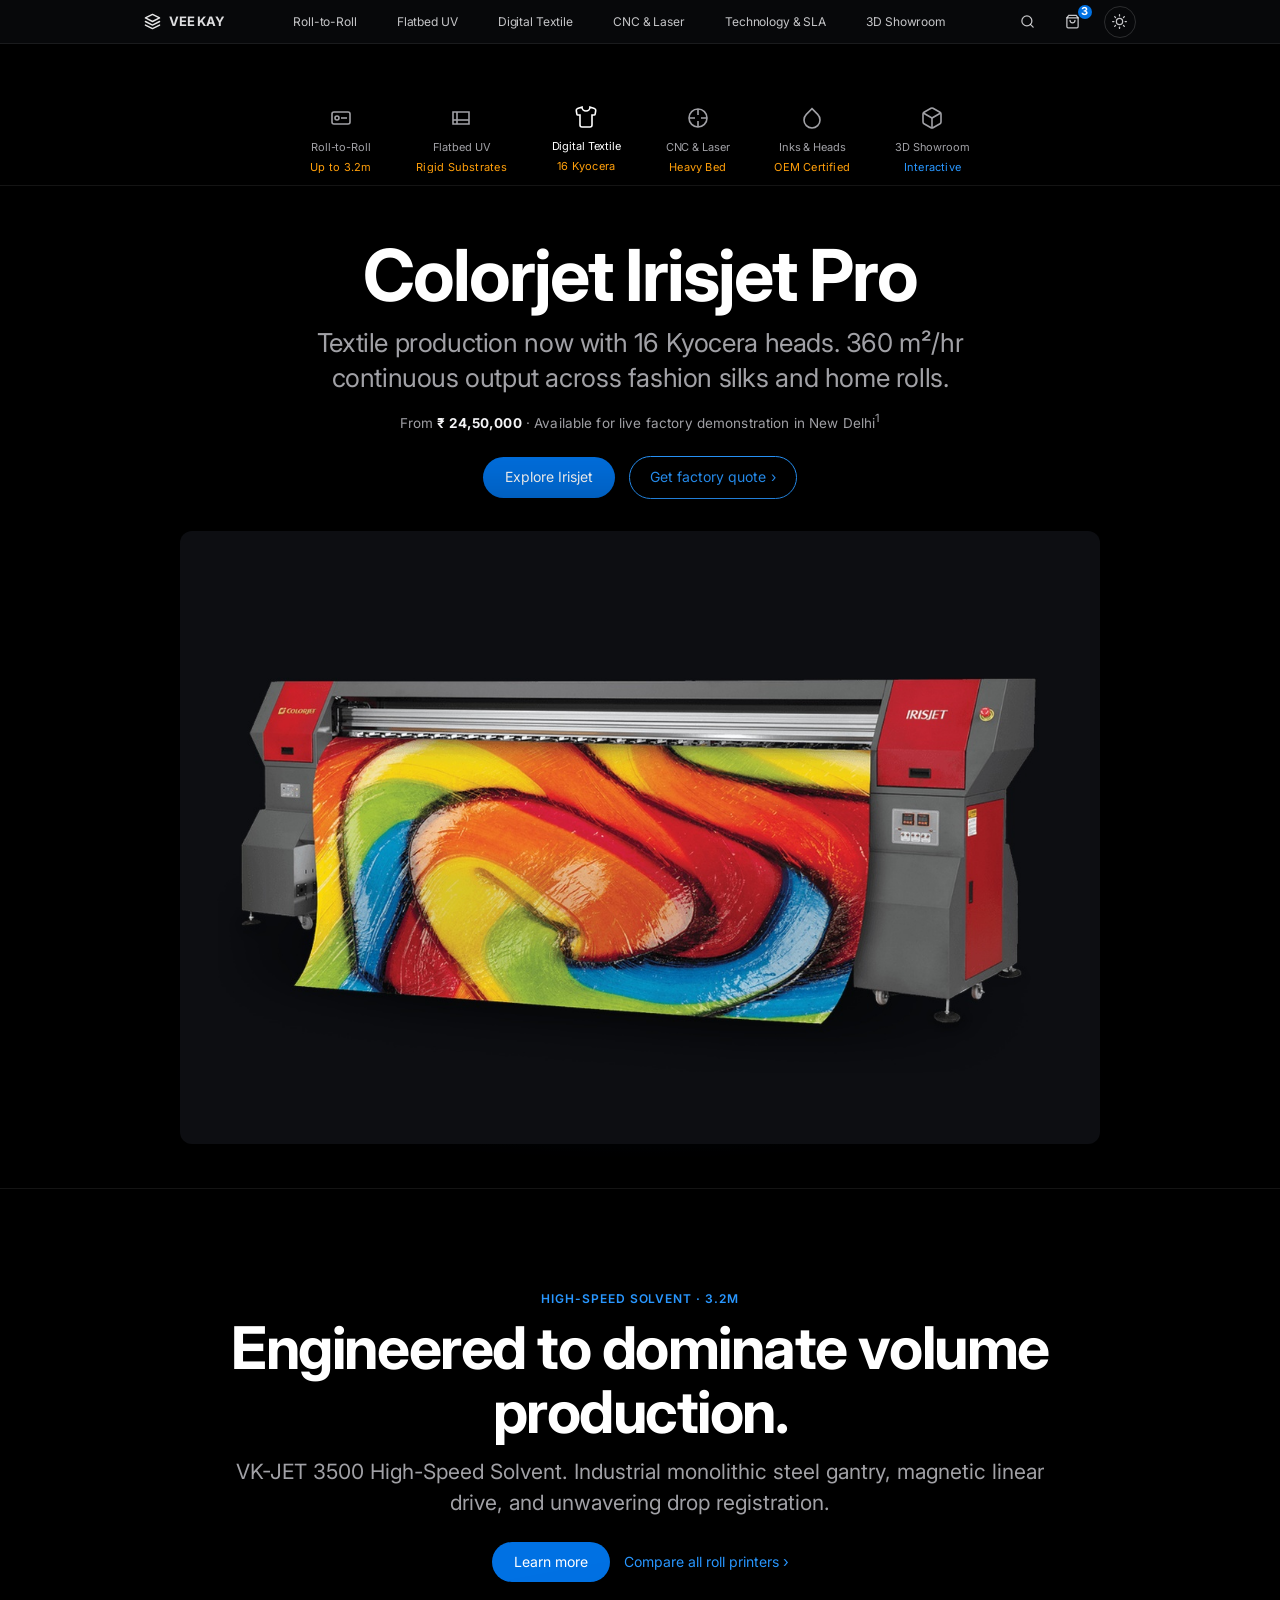
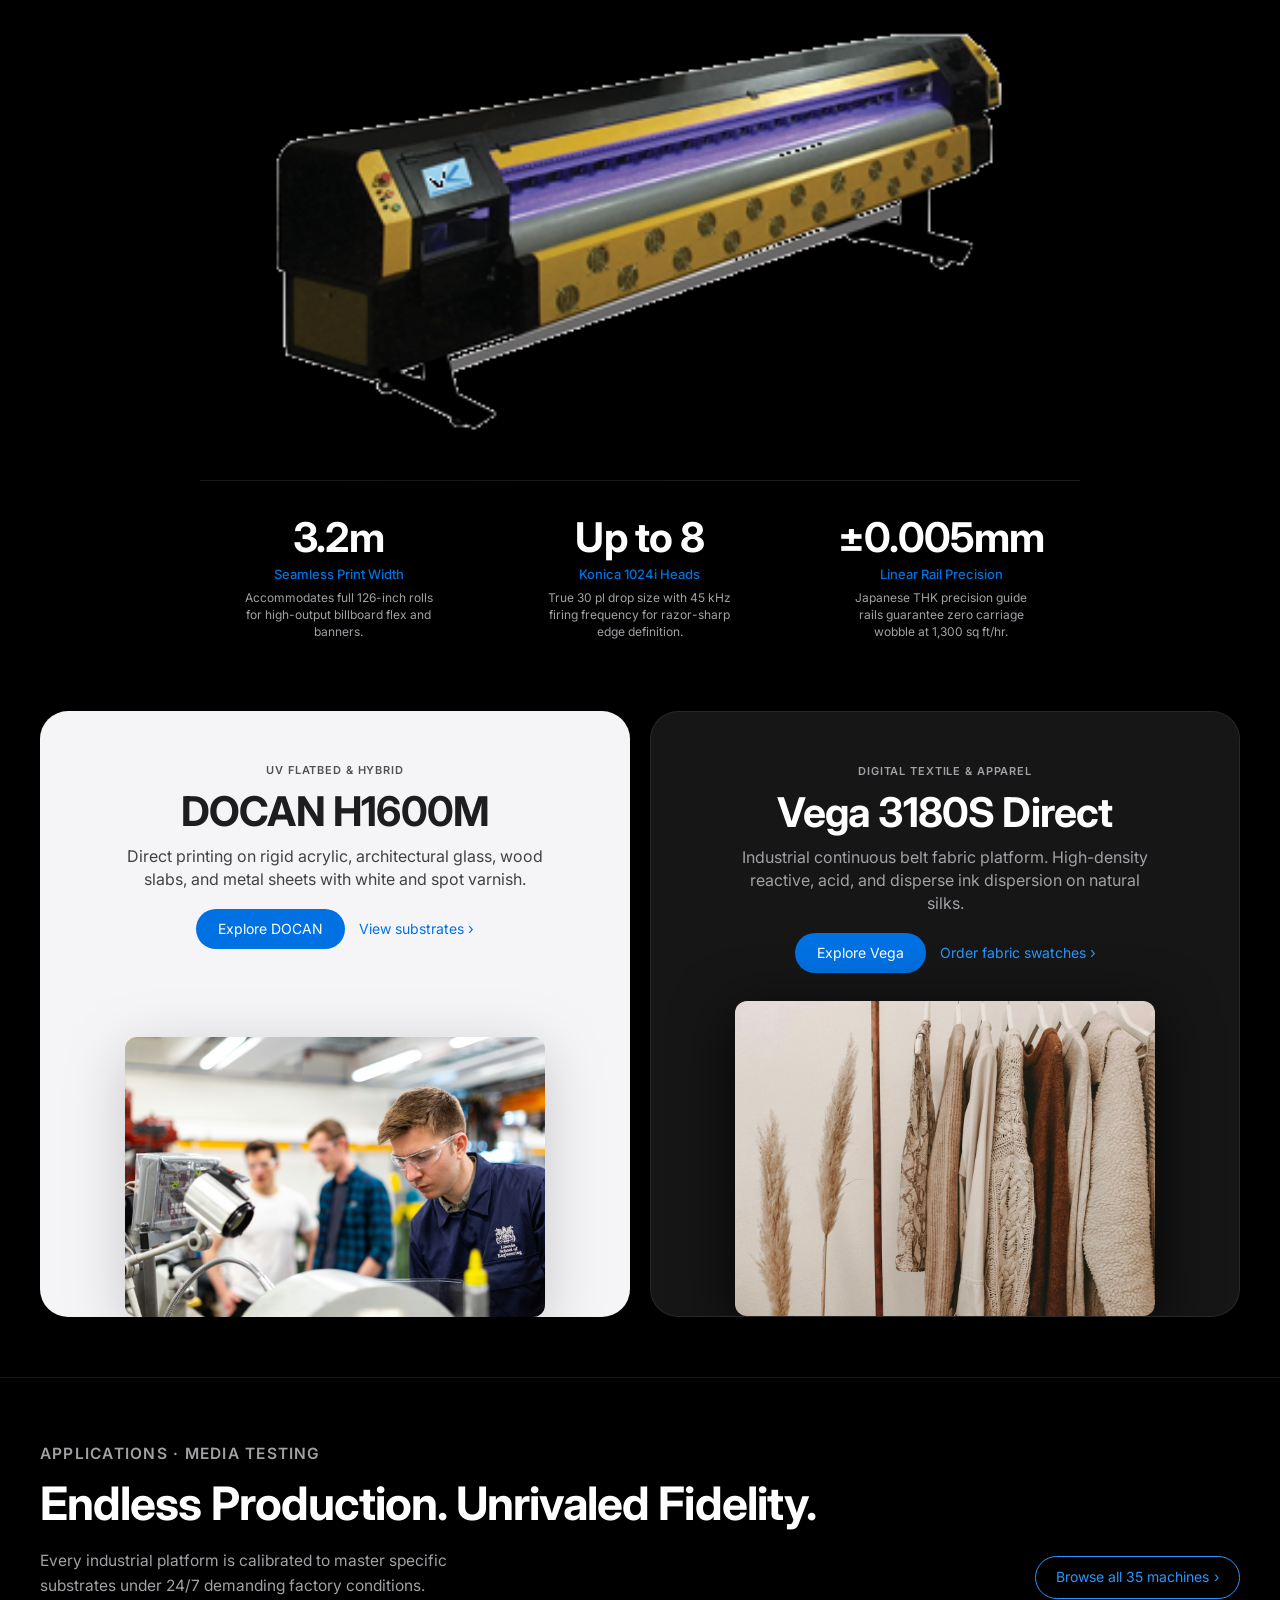
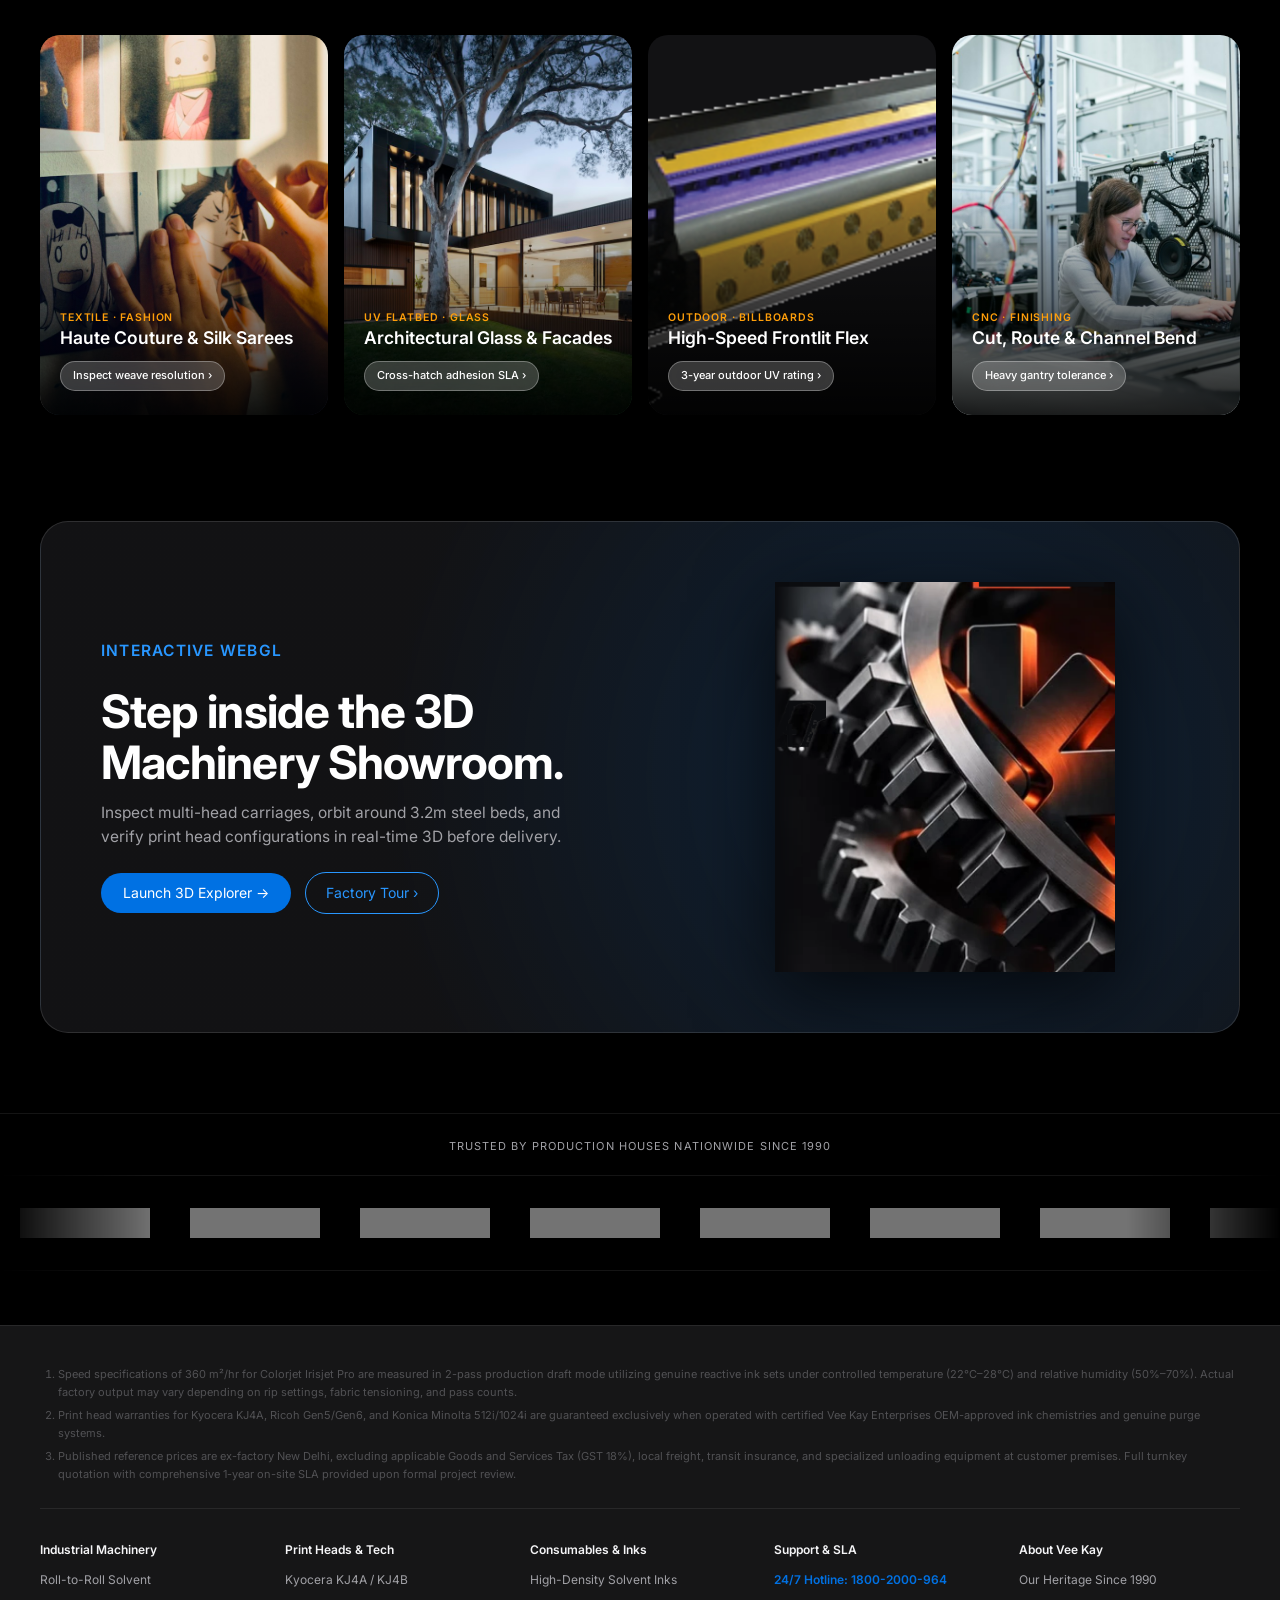
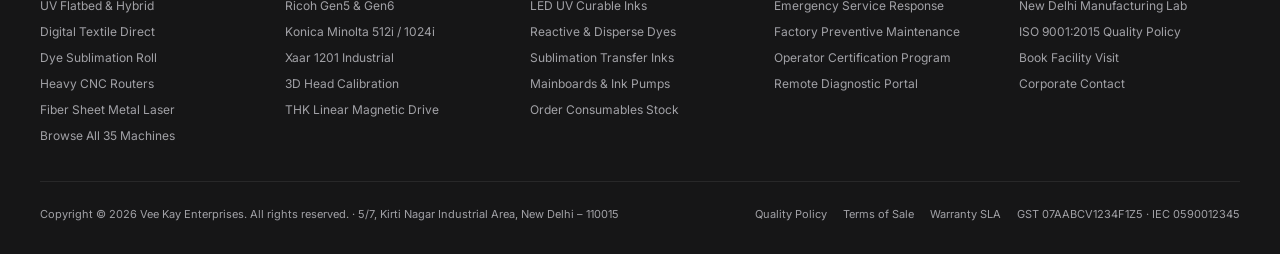
==== commit 51fefb2b: "feat(theme): add seamless Dark and Light theme toggle - support persistent light and dark themes via" ====
--- a/index.html
+++ b/index.html
@@ -10,6 +10,7 @@
 <link href="https://fonts.googleapis.com/css2?family=Inter:wght@400;500;600;700;800&family=Space+Mono:wght@400;700&display=swap" rel="stylesheet">
 <link rel="stylesheet" href="css/style.css?v=apple1">
 <link rel="stylesheet" href="css/apple-design-system.css?v=apple1">
+<script>(function(){var t=localStorage.getItem("veekay-theme")||"dark";document.documentElement.setAttribute("data-theme",t);})();</script>
 </head>
 <body class="apple-theme">
 
@@ -53,6 +54,7 @@
         <svg viewBox="0 0 24 24" stroke-width="2" stroke-linecap="round"><path d="M6 2L3 6v14a2 2 0 0 0 2 2h14a2 2 0 0 0 2-2V6l-3-4z"></path><line x1="3" y1="6" x2="21" y2="6"></line><path d="M16 10a4 4 0 0 1-8 0"></path></svg>
         <span class="apple-badge-count">3</span>
       </a>
+      <button class="apple-theme-toggle" aria-label="Toggle Color Theme" title="Toggle Color Theme"><svg viewBox="0 0 24 24"><circle cx="12" cy="12" r="5"></circle><line x1="12" y1="1" x2="12" y2="3"></line><line x1="12" y1="21" x2="12" y2="23"></line><line x1="4.22" y1="4.22" x2="5.64" y2="5.64"></line><line x1="18.36" y1="18.36" x2="19.78" y2="19.78"></line><line x1="1" y1="12" x2="3" y2="12"></line><line x1="21" y1="12" x2="23" y2="12"></line><line x1="4.22" y1="19.78" x2="5.64" y2="18.36"></line><line x1="18.36" y1="5.64" x2="19.78" y2="4.22"></line></svg></button>
       <button class="apple-mobile-burger" id="apple-mobile-burger" aria-label="Open mobile menu">
         <svg width="20" height="20" viewBox="0 0 24 24" fill="none" stroke="currentColor" stroke-width="2" stroke-linecap="round"><line x1="3" y1="7" x2="21" y2="7"></line><line x1="3" y1="17" x2="21" y2="17"></line></svg>
       </button>
@@ -611,5 +613,6 @@
 </script>
 <script src="js/app.js?v=2"></script>
 <script src="js/apple-nav.js?v=1"></script>
+<script src="js/theme-toggle.js"></script>
 </body>
 </html>
--- a/css/apple-design-system.css
+++ b/css/apple-design-system.css
@@ -1636,3 +1636,254 @@
     justify-content: center;
   }
 }
+
+/* ==========================================================================
+   VEE KAY APPLE DESIGN SYSTEM — LIGHT THEME EXTENSION
+   ========================================================================== */
+[data-theme="light"] {
+  --apple-black: #ffffff;
+  --apple-dark-surface: #f5f5f7;
+  --apple-light-bg: #f5f5f7;
+  --apple-nav-bg: rgba(255, 255, 255, 0.85);
+  --apple-nav-border: rgba(0, 0, 0, 0.08);
+  --apple-nav-text: rgba(0, 0, 0, 0.75);
+  --apple-nav-text-hover: #000000;
+  --apple-text-white: #1d1d1f;
+  --apple-text-dim: #6e6e73;
+  --apple-link: #0071e3;
+  --apple-blue: #0071e3;
+}
+
+[data-theme="light"] body.apple-theme {
+  background: #ffffff;
+  color: #1d1d1f;
+}
+
+[data-theme="light"] .apple-global-nav {
+  background: var(--apple-nav-bg);
+  border-bottom: 1px solid var(--apple-nav-border);
+}
+
+[data-theme="light"] .apple-logo-link {
+  color: #1d1d1f;
+}
+[data-theme="light"] .apple-logo-link svg path {
+  stroke: #1d1d1f;
+}
+
+[data-theme="light"] .apple-flyout-overlay {
+  background: rgba(255, 255, 255, 0.98);
+  border-bottom: 1px solid rgba(0, 0, 0, 0.1);
+  box-shadow: 0 20px 48px rgba(0, 0, 0, 0.08);
+}
+[data-theme="light"] .flyout-giant-title,
+[data-theme="light"] .flyout-model-name {
+  color: #1d1d1f;
+}
+[data-theme="light"] .flyout-link-list a {
+  color: #424245;
+}
+[data-theme="light"] .flyout-quick-links {
+  border-left-color: rgba(0, 0, 0, 0.08);
+}
+
+[data-theme="light"] .apple-hero-flagship,
+[data-theme="light"] .apple-subpage-hero {
+  background: #ffffff;
+  border-bottom: 1px solid rgba(0, 0, 0, 0.08);
+}
+[data-theme="light"] .apple-hero-title,
+[data-theme="light"] .apple-subpage-hero h1 {
+  color: #1d1d1f;
+}
+[data-theme="light"] .apple-hero-price {
+  color: #515154;
+}
+[data-theme="light"] .apple-hero-price strong {
+  color: #1d1d1f;
+}
+[data-theme="light"] .apple-stage-glow {
+  background: radial-gradient(ellipse at center, rgba(0, 113, 227, 0.12) 0%, transparent 68%);
+}
+
+[data-theme="light"] .apple-deepdive-section {
+  background: #f5f5f7;
+}
+[data-theme="light"] .apple-deepdive-title,
+[data-theme="light"] .apple-section-headline-group h2,
+[data-theme="light"] .apple-catalog-header h2 {
+  color: #1d1d1f;
+}
+[data-theme="light"] .apple-deepdive-sub {
+  color: #515154;
+}
+[data-theme="light"] .apple-specs-strip {
+  background: rgba(0, 0, 0, 0.03);
+  border-color: rgba(0, 0, 0, 0.08);
+}
+[data-theme="light"] .apple-spec-item strong {
+  color: #1d1d1f;
+}
+
+[data-theme="light"] .apple-bento-section,
+[data-theme="light"] .apple-gallery-section,
+[data-theme="light"] .apple-cat-section {
+  background: #ffffff;
+}
+
+[data-theme="light"] .apple-bento-card.card-obsidian-dark {
+  background: #f5f5f7;
+  border-color: rgba(0, 0, 0, 0.08);
+  color: #1d1d1f;
+}
+[data-theme="light"] .apple-bento-card.card-obsidian-dark .apple-card-title {
+  color: #1d1d1f;
+}
+[data-theme="light"] .apple-bento-card.card-obsidian-dark .apple-card-sub,
+[data-theme="light"] .apple-bento-card.card-obsidian-dark .apple-card-eyebrow {
+  color: #515154;
+}
+[data-theme="light"] .apple-bento-card.card-studio-light {
+  background: #f5f5f7;
+  border: 1px solid rgba(0, 0, 0, 0.08);
+}
+
+[data-theme="light"] .apple-app-card {
+  background: #f5f5f7;
+  border-color: rgba(0, 0, 0, 0.08);
+}
+[data-theme="light"] .apple-app-title {
+  color: #1d1d1f;
+}
+[data-theme="light"] .apple-app-desc {
+  color: #515154;
+}
+
+[data-theme="light"] .apple-lab-card,
+[data-theme="light"] .apple-surface-card,
+[data-theme="light"] .apple-metric-card,
+[data-theme="light"] .apple-form-card,
+[data-theme="light"] .apple-sla-card {
+  background: #f5f5f7;
+  border-color: rgba(0, 0, 0, 0.08);
+  color: #1d1d1f;
+}
+[data-theme="light"] .apple-lab-copy h2,
+[data-theme="light"] .apple-surface-card h2,
+[data-theme="light"] .apple-sla-card h3 {
+  color: #1d1d1f;
+}
+[data-theme="light"] .apple-metric-card .val {
+  color: #1d1d1f;
+}
+[data-theme="light"] .apple-contact-dl-item {
+  border-color: rgba(0, 0, 0, 0.08);
+}
+[data-theme="light"] .apple-contact-dl-item dd {
+  color: #1d1d1f;
+}
+
+[data-theme="light"] .apple-form-field label {
+  color: #1d1d1f;
+}
+[data-theme="light"] .apple-form-field input,
+[data-theme="light"] .apple-form-field select,
+[data-theme="light"] .apple-form-field textarea {
+  background: #ffffff;
+  border-color: rgba(0, 0, 0, 0.16);
+  color: #1d1d1f;
+}
+[data-theme="light"] .apple-form-field select option {
+  background: #ffffff;
+  color: #1d1d1f;
+}
+
+[data-theme="light"] .apple-machine-stage {
+  background: #ffffff;
+}
+[data-theme="light"] .apple-machine-info h1,
+[data-theme="light"] .apple-machine-blurb {
+  color: #1d1d1f;
+}
+[data-theme="light"] .apple-machine-desc {
+  color: #515154;
+}
+[data-theme="light"] .apple-machine-specs-grid {
+  background: rgba(0, 0, 0, 0.03);
+  border-color: rgba(0, 0, 0, 0.08);
+}
+[data-theme="light"] .apple-machine-specs-grid > div {
+  color: #1d1d1f;
+}
+[data-theme="light"] .apple-machine-visual {
+  background: #f5f5f7;
+  border-color: rgba(0, 0, 0, 0.08);
+}
+
+[data-theme="light"] .apple-footer-global {
+  background: #f5f5f7;
+  border-top: 1px solid rgba(0, 0, 0, 0.08);
+}
+[data-theme="light"] .apple-footer-col h5,
+[data-theme="light"] .apple-footer-col .apple-footer-title {
+  color: #1d1d1f;
+}
+[data-theme="light"] .apple-footer-col a {
+  color: #515154;
+}
+[data-theme="light"] .apple-footer-col a:hover {
+  color: #0071e3;
+}
+[data-theme="light"] .apple-ribbon-bar {
+  background: #ffffff;
+  border-bottom: 1px solid rgba(0, 0, 0, 0.08);
+}
+
+[data-theme="light"] .apple-mobile-drawer {
+  background: rgba(255, 255, 255, 0.98);
+}
+[data-theme="light"] .apple-mob-link {
+  color: #1d1d1f;
+  border-bottom-color: rgba(0, 0, 0, 0.08);
+}
+
+/* Theme Toggle Button */
+.apple-theme-toggle {
+  background: transparent;
+  border: 1px solid rgba(255, 255, 255, 0.15);
+  border-radius: 50%;
+  width: 32px;
+  height: 32px;
+  min-width: 32px;
+  min-height: 32px;
+  display: inline-flex;
+  align-items: center;
+  justify-content: center;
+  cursor: pointer;
+  color: var(--apple-nav-text);
+  transition: all 0.2s ease;
+  padding: 0;
+}
+.apple-theme-toggle:hover {
+  color: var(--apple-nav-text-hover);
+  border-color: rgba(255, 255, 255, 0.35);
+  transform: scale(1.05);
+}
+.apple-theme-toggle svg {
+  width: 15px;
+  height: 15px;
+  stroke: currentColor;
+  fill: none;
+  stroke-width: 2;
+  stroke-linecap: round;
+  stroke-linejoin: round;
+}
+[data-theme="light"] .apple-theme-toggle {
+  border-color: rgba(0, 0, 0, 0.15);
+  color: rgba(0, 0, 0, 0.75);
+}
+[data-theme="light"] .apple-theme-toggle:hover {
+  color: #000000;
+  border-color: rgba(0, 0, 0, 0.4);
+}
+
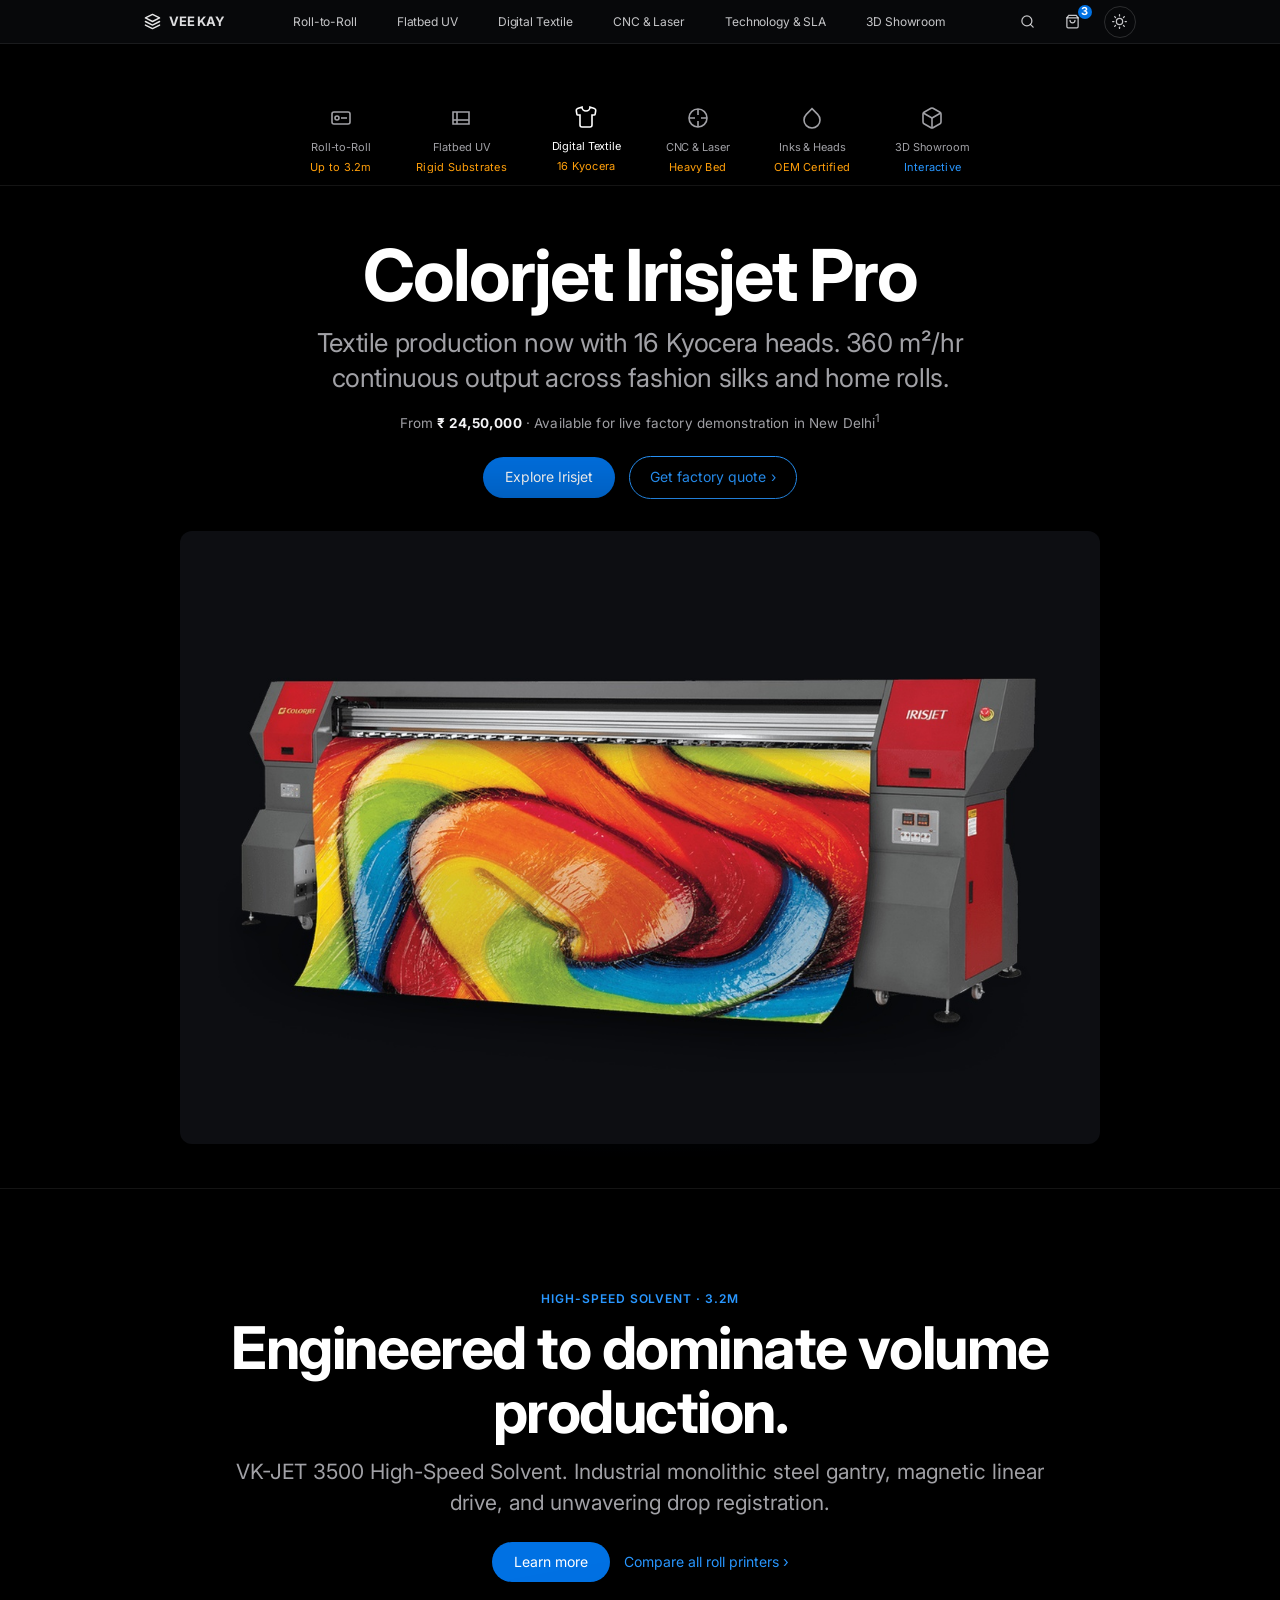
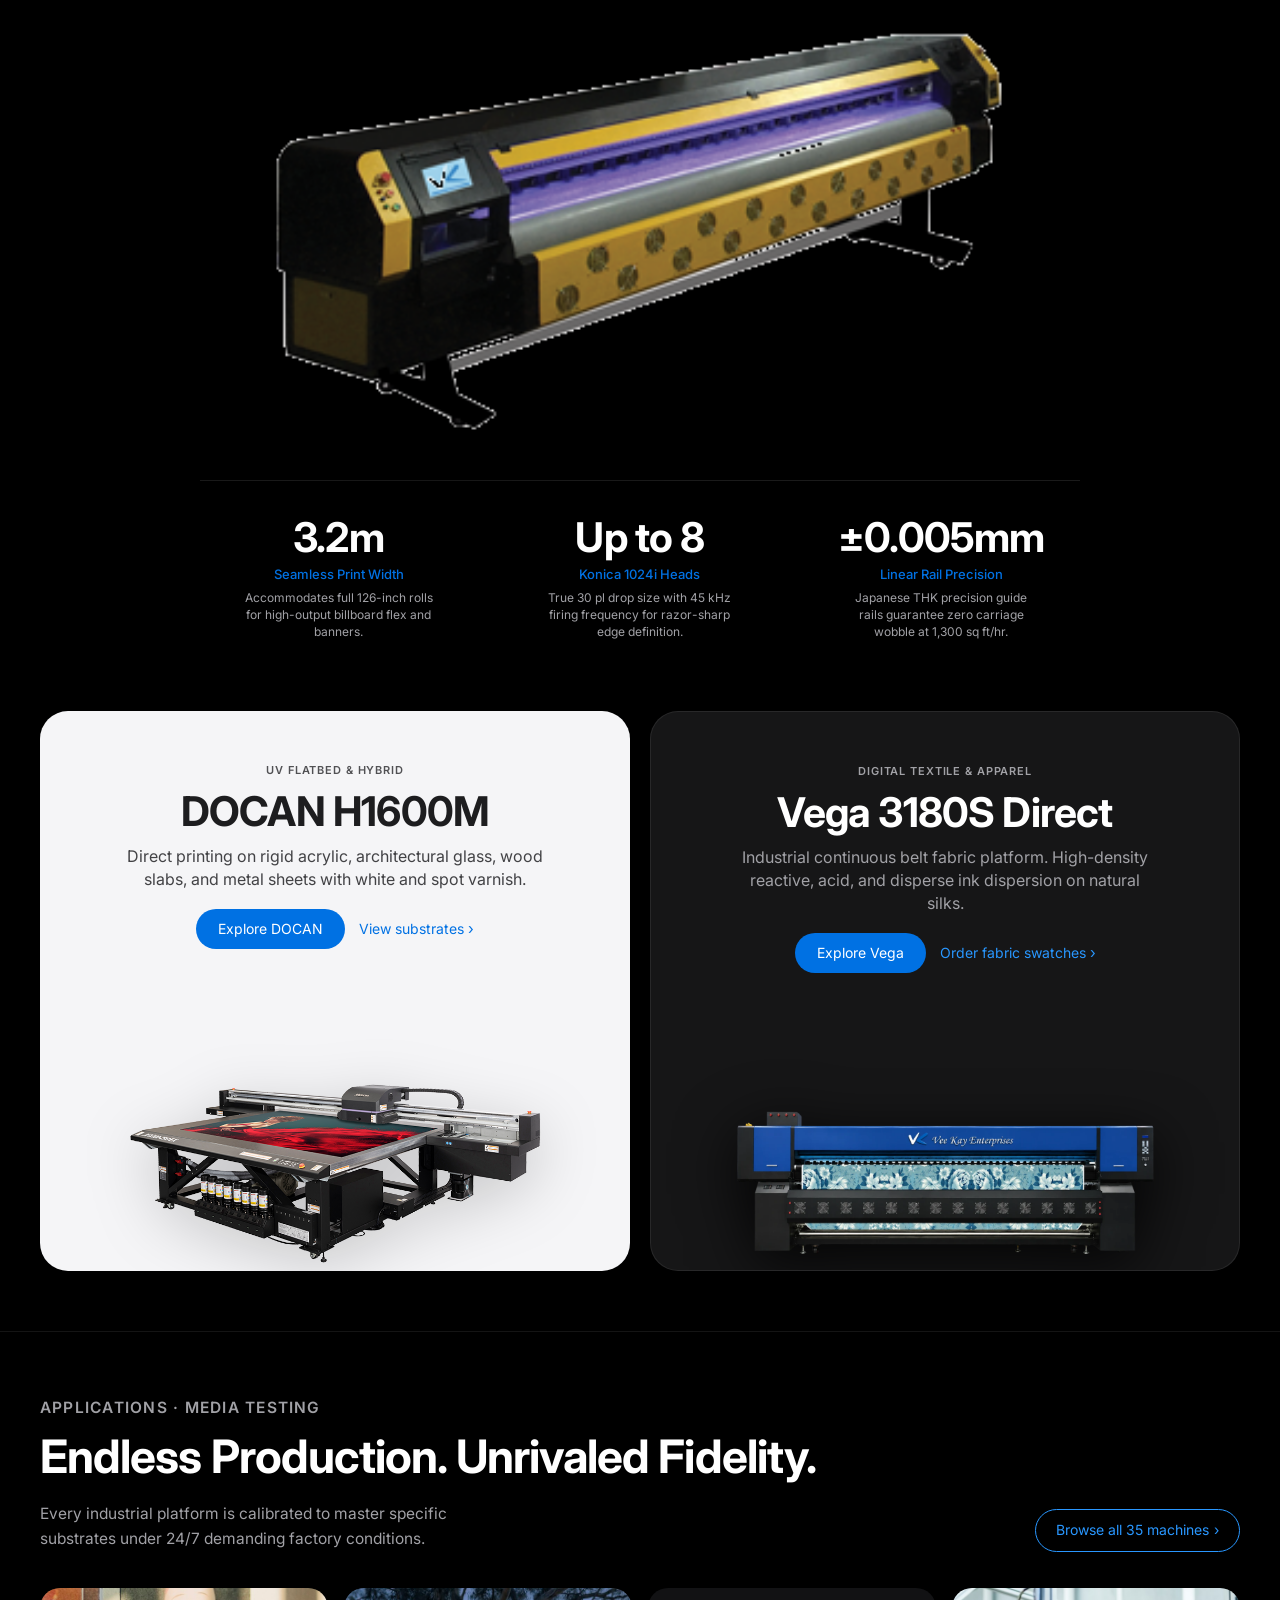
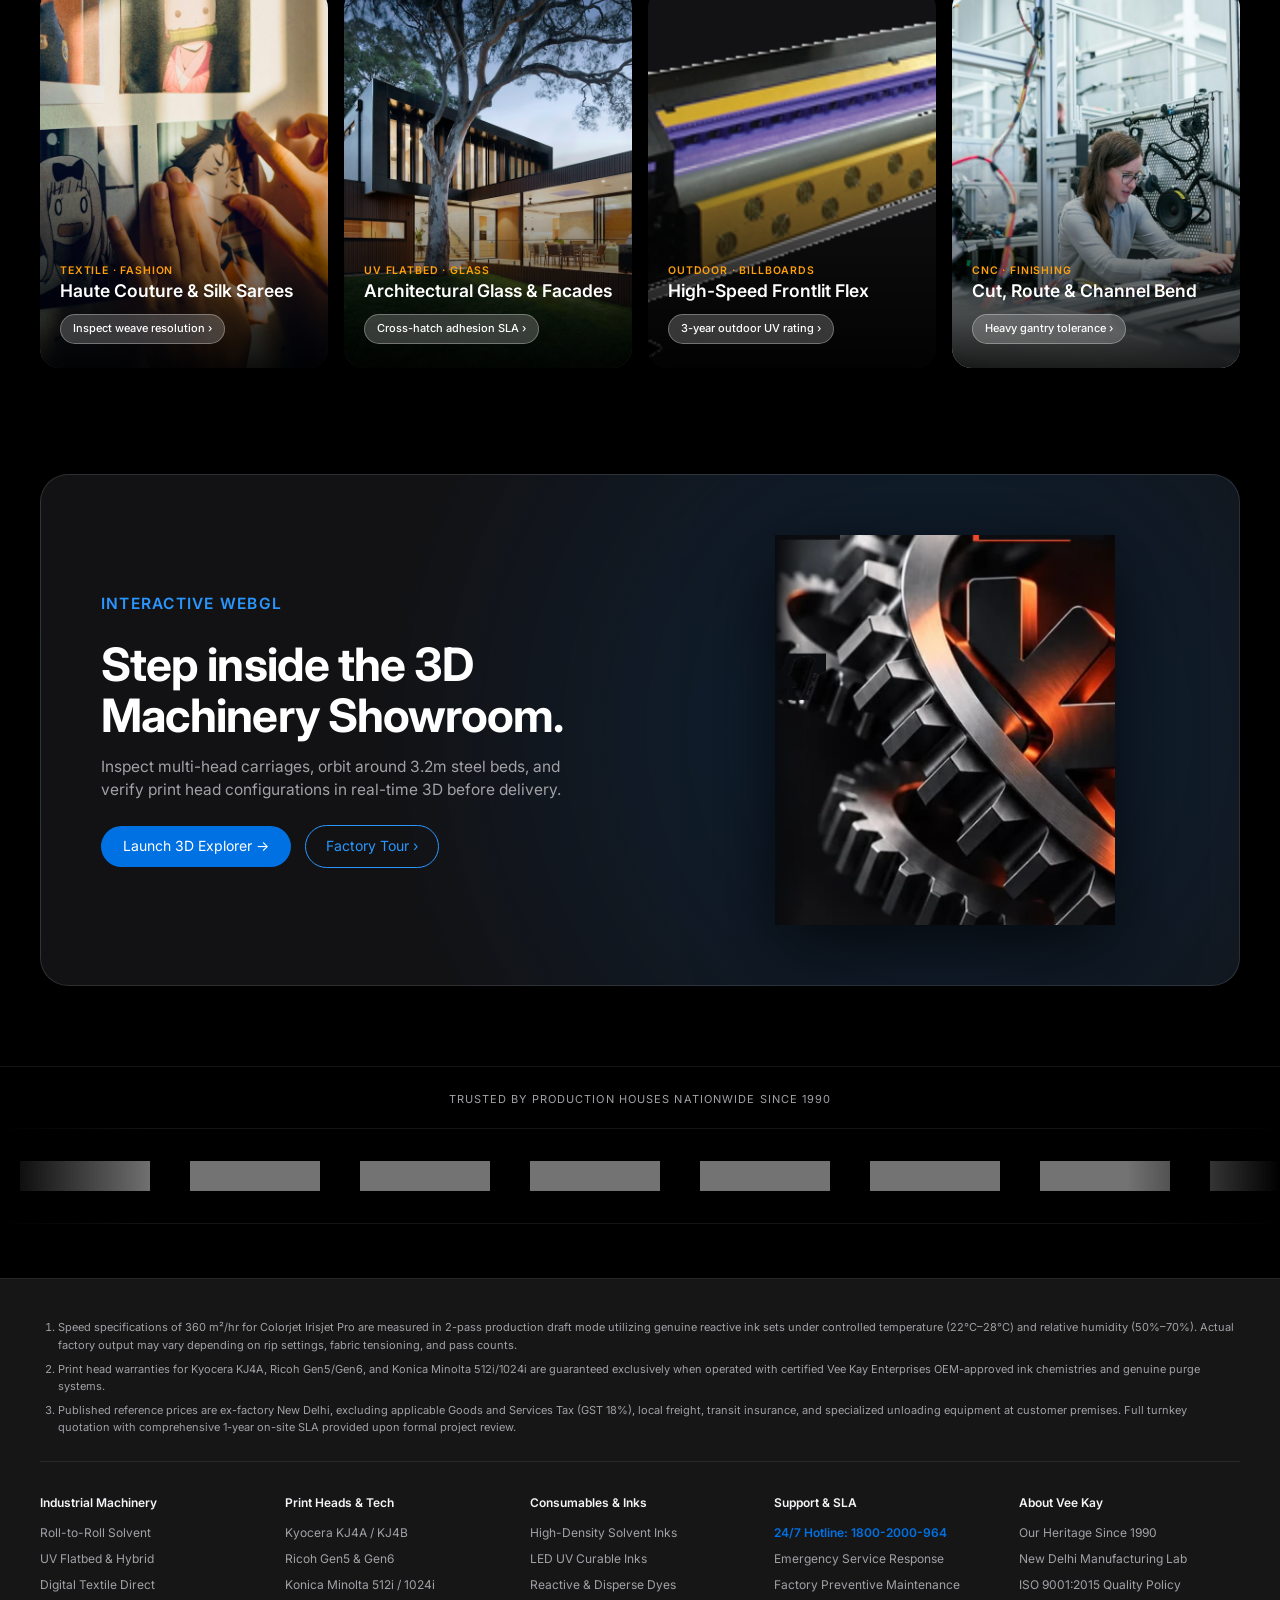
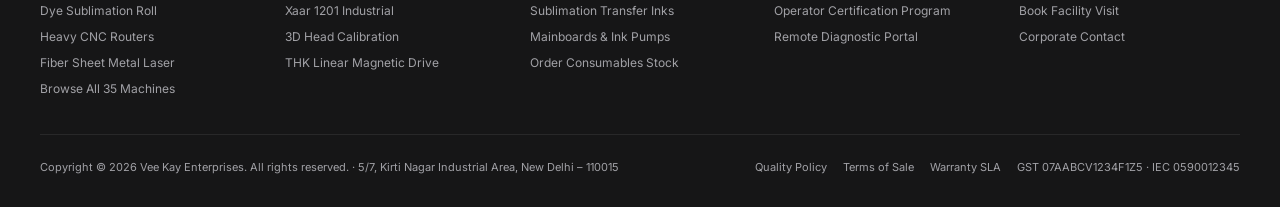
==== commit 2dc72de1: "feat: apply original product images across catalog and flyouts - Download 48 authentic machine photo" ====
--- a/index.html
+++ b/index.html
@@ -96,7 +96,7 @@
     </div>
     <div class="flyout-models-grid">
       <a href="machine.html?m=Colorjet%20Irisjet%203200" class="flyout-model-card">
-        <img src="assets/img/curated/colorjet_irisjet_roll.jpg" alt="Colorjet Irisjet" class="flyout-model-thumb">
+        <img src="assets/img/original/mimaki-swj-320ea.png" alt="Colorjet Irisjet" class="flyout-model-thumb">
         <span class="flyout-model-name">Irisjet Pro 3200</span>
         <span class="flyout-model-spec">16 Kyocera Heads · 360 m²/hr</span>
       </a>
@@ -133,17 +133,17 @@
     </div>
     <div class="flyout-models-grid">
       <a href="machine.html?m=DOCAN%20H1600M" class="flyout-model-card">
-        <img src="assets/img/curated/uv_flatbed.jpg" alt="DOCAN H1600M" class="flyout-model-thumb">
+        <img src="assets/img/original/mimaki-jfx200-2513ex.png" alt="DOCAN H1600M" class="flyout-model-thumb">
         <span class="flyout-model-name">DOCAN H1600M</span>
         <span class="flyout-model-spec">Ricoh Gen6 · White + Varnish</span>
       </a>
       <a href="machine.html?m=DOCAN%20UV%20Flatbed%202513" class="flyout-model-card">
-        <img src="assets/img/curated/uv_acrylic.jpg" alt="DOCAN 2513" class="flyout-model-thumb">
+        <img src="assets/img/original/mimaki-jfx200-2531.png" alt="DOCAN 2513" class="flyout-model-thumb">
         <span class="flyout-model-name">DOCAN 2513 Ultra</span>
         <span class="flyout-model-spec">2.5m &times; 1.3m Rigid Glass Bed</span>
       </a>
       <a href="products.html#uv" class="flyout-model-card">
-        <img src="assets/img/curated/uv_signage.jpg" alt="UV Hybrid Roll" class="flyout-model-thumb">
+        <img src="assets/img/original/mimaki-uj330h-160.png" alt="UV Hybrid Roll" class="flyout-model-thumb">
         <span class="flyout-model-name">H3000 Heavy Hybrid</span>
         <span class="flyout-model-spec">Dual Roll + Flatbed Substrates</span>
       </a>
@@ -170,17 +170,17 @@
     </div>
     <div class="flyout-models-grid">
       <a href="machine.html?m=Vega%203180S" class="flyout-model-card">
-        <img src="assets/img/curated/textile_fashion.jpg" alt="Vega 3180S" class="flyout-model-thumb">
+        <img src="assets/img/original/VKE-3208 TX.webp" alt="Vega 3180S" class="flyout-model-thumb">
         <span class="flyout-model-name">Vega 3180S Direct</span>
         <span class="flyout-model-spec">16 Heads · Continuous Belt Feed</span>
       </a>
       <a href="products.html#textile" class="flyout-model-card">
-        <img src="assets/img/curated/textile_roll.jpg" alt="Textile Roll" class="flyout-model-thumb">
+        <img src="assets/img/original/V1808E.png" alt="Textile Roll" class="flyout-model-thumb">
         <span class="flyout-model-name">Subli-Pro 1900</span>
         <span class="flyout-model-spec">High-Speed Industrial Transfer</span>
       </a>
       <a href="products.html#textile" class="flyout-model-card">
-        <img src="assets/img/curated/sublimation_main.jpg" alt="Direct Garment" class="flyout-model-thumb">
+        <img src="assets/img/original/mimaki-ts100-160.png" alt="Direct Garment" class="flyout-model-thumb">
         <span class="flyout-model-name">TexJet Master</span>
         <span class="flyout-model-spec">Direct-to-Film &amp; Garment Roll</span>
       </a>
@@ -207,12 +207,12 @@
     </div>
     <div class="flyout-models-grid">
       <a href="products.html#cnc" class="flyout-model-card">
-        <img src="assets/img/curated/cnc_router.jpg" alt="CNC Router" class="flyout-model-thumb">
+        <img src="assets/img/products/7.png" alt="CNC Router" class="flyout-model-thumb">
         <span class="flyout-model-name">FC-1325 Heavy Duty</span>
         <span class="flyout-model-spec">9kW Air Spindle · Vacuum Bed</span>
       </a>
       <a href="products.html#cnc" class="flyout-model-card">
-        <img src="assets/img/curated/laser_metal.jpg" alt="Fiber Laser" class="flyout-model-thumb">
+        <img src="assets/img/products/8.png" alt="Fiber Laser" class="flyout-model-thumb">
         <span class="flyout-model-name">Fiber Laser 3015</span>
         <span class="flyout-model-spec">Raycus 3kW · Sheet Metal Cut</span>
       </a>
@@ -393,7 +393,7 @@
           <a href="products.html#uv" class="apple-link-chevron" style="color:var(--apple-blue);">View substrates <span class="chev">&rsaquo;</span></a>
         </div>
         <div class="apple-card-bottom-visual">
-          <img src="assets/img/curated/uv_flatbed.jpg" alt="DOCAN H1600M UV Flatbed Printer" style="border-radius:12px;filter:drop-shadow(0 14px 30px rgba(0,0,0,0.18));">
+          <img src="assets/img/original/mimaki-jfx200-2513ex.png" alt="DOCAN H1600M UV Flatbed Printer" style="border-radius:12px;filter:drop-shadow(0 14px 30px rgba(0,0,0,0.18));">
         </div>
       </article>
 
@@ -407,7 +407,7 @@
           <a href="enquiry.html" class="apple-link-chevron">Order fabric swatches <span class="chev">&rsaquo;</span></a>
         </div>
         <div class="apple-card-bottom-visual">
-          <img src="assets/img/curated/textile_fashion.jpg" alt="Vega 3180S Textile Printer Output" style="border-radius:12px;filter:drop-shadow(0 14px 30px rgba(0,0,0,0.85));">
+          <img src="assets/img/original/VKE-3208 TX.webp" alt="Vega 3180S Textile Printer Output" style="border-radius:12px;filter:drop-shadow(0 14px 30px rgba(0,0,0,0.85));">
         </div>
       </article>
     </div>
--- a/css/apple-design-system.css
+++ b/css/apple-design-system.css
@@ -909,7 +909,7 @@
   gap: 6px;
 }
 .apple-footnotes-block li {
-  color: #515154;
+  color: var(--apple-text-dim);
 }
 
 .apple-footer-nav-grid {
@@ -1416,7 +1416,7 @@
   border-top: 1px solid rgba(255, 255, 255, 0.08);
 }
 .apple-catalog-header {
-  margin-bottom: 36px;
+  margin-bottom: 28px;
 }
 .apple-catalog-header h2 {
   font-size: clamp(28px, 3.6vw, 44px);
@@ -1429,6 +1429,353 @@
   color: var(--apple-text-dim);
   font-size: 15.5px;
   margin: 0;
+}
+
+/* Apple Catalog Interactive Controls */
+.apple-catalog-controls {
+  margin-bottom: 40px;
+  display: flex;
+  flex-direction: column;
+  gap: 20px;
+}
+.apple-controls-top {
+  display: flex;
+  align-items: center;
+  justify-content: space-between;
+  gap: 16px;
+  flex-wrap: wrap;
+}
+.apple-search-box {
+  display: flex;
+  align-items: center;
+  gap: 10px;
+  background: rgba(255, 255, 255, 0.05);
+  border: 1px solid rgba(255, 255, 255, 0.12);
+  border-radius: 999px;
+  padding: 0 16px;
+  min-height: 44px;
+  flex: 1;
+  max-width: 520px;
+  transition: all 0.2s ease;
+}
+.apple-search-box:focus-within {
+  border-color: var(--apple-blue);
+  background: rgba(255, 255, 255, 0.08);
+  box-shadow: 0 0 0 3px rgba(0, 113, 227, 0.25);
+}
+.apple-search-icon {
+  color: var(--apple-text-dim);
+  flex-shrink: 0;
+}
+.apple-search-box input {
+  background: transparent;
+  border: none;
+  color: #ffffff;
+  font-size: 14px;
+  font-family: var(--apple-font);
+  width: 100%;
+  outline: none;
+}
+.apple-sort-box {
+  display: flex;
+  align-items: center;
+  gap: 10px;
+}
+.apple-sort-lbl {
+  font-size: 12.5px;
+  color: var(--apple-text-dim);
+}
+.apple-sort-select {
+  background: rgba(255, 255, 255, 0.05);
+  border: 1px solid rgba(255, 255, 255, 0.12);
+  border-radius: 999px;
+  padding: 8px 16px;
+  color: #ffffff;
+  font-size: 13px;
+  font-family: var(--apple-font);
+  outline: none;
+  cursor: pointer;
+  min-height: 40px;
+}
+.apple-sort-select option {
+  background: #161617;
+  color: #ffffff;
+}
+
+/* Category Filter Pills */
+.apple-cat-pills {
+  display: flex;
+  align-items: center;
+  gap: 8px;
+  flex-wrap: wrap;
+}
+.apple-cat-filter-btn {
+  background: rgba(255, 255, 255, 0.04);
+  border: 1px solid rgba(255, 255, 255, 0.1);
+  color: var(--apple-text-dim);
+  padding: 8px 18px;
+  border-radius: 999px;
+  font-size: 13px;
+  font-weight: 500;
+  cursor: pointer;
+  display: inline-flex;
+  align-items: center;
+  gap: 8px;
+  transition: all 0.2s cubic-bezier(0.16, 1, 0.3, 1);
+  min-height: 38px;
+}
+.apple-cat-filter-btn:hover {
+  background: rgba(255, 255, 255, 0.08);
+  color: #ffffff;
+  border-color: rgba(255, 255, 255, 0.22);
+}
+.apple-cat-filter-btn.active {
+  background: #ffffff;
+  color: #000000;
+  border-color: #ffffff;
+  font-weight: 600;
+  box-shadow: 0 4px 16px rgba(0, 0, 0, 0.35);
+}
+.apple-cat-filter-btn .badge-count {
+  font-size: 11px;
+  opacity: 0.7;
+}
+.apple-catalog-status {
+  font-size: 12.5px;
+  color: var(--apple-text-dim);
+  letter-spacing: 0.01em;
+}
+
+/* Apple Hardware Product Grid & Cards */
+.apple-product-grid {
+  display: grid;
+  grid-template-columns: repeat(3, 1fr);
+  gap: 28px;
+}
+.apple-product-card {
+  background: #161617;
+  border: 1px solid rgba(255, 255, 255, 0.08);
+  border-radius: 22px;
+  overflow: hidden;
+  display: flex;
+  flex-direction: column;
+  transition: transform 0.3s cubic-bezier(0.16, 1, 0.3, 1), border-color 0.25s ease, box-shadow 0.25s ease;
+  position: relative;
+}
+.apple-product-card:hover {
+  transform: translateY(-4px);
+  border-color: rgba(255, 255, 255, 0.22);
+  box-shadow: 0 20px 48px rgba(0, 0, 0, 0.75);
+}
+.apple-product-img-wrap {
+  width: 100%;
+  height: 220px;
+  background: #0d0e12;
+  position: relative;
+  overflow: hidden;
+  display: flex;
+  align-items: center;
+  justify-content: center;
+  padding: 16px;
+  box-sizing: border-box;
+}
+.apple-product-img {
+  width: 100%;
+  height: 100%;
+  object-fit: contain;
+  transition: transform 0.4s cubic-bezier(0.16, 1, 0.3, 1);
+  filter: drop-shadow(0 12px 24px rgba(0, 0, 0, 0.8));
+}
+.apple-product-card:hover .apple-product-img {
+  transform: scale(1.05);
+}
+.apple-product-body {
+  padding: 24px 22px;
+  display: flex;
+  flex-direction: column;
+  flex: 1;
+}
+.apple-product-meta-row {
+  display: flex;
+  align-items: center;
+  gap: 8px;
+  margin-bottom: 10px;
+  flex-wrap: wrap;
+}
+.apple-product-cat-tag {
+  font-size: 11px;
+  font-weight: 600;
+  text-transform: uppercase;
+  letter-spacing: 0.08em;
+  color: var(--apple-link);
+}
+.apple-product-ref-tag {
+  font-size: 11px;
+  color: var(--apple-text-dim);
+}
+.apple-card-flagship-pill {
+  font-size: 10.5px;
+  font-weight: 600;
+  background: rgba(255, 159, 10, 0.16);
+  color: #ff9f0a;
+  border: 1px solid rgba(255, 159, 10, 0.3);
+  padding: 2px 8px;
+  border-radius: 999px;
+}
+.apple-product-title {
+  font-size: 20px;
+  font-weight: 700;
+  color: #ffffff;
+  margin: 0 0 10px 0;
+  line-height: 1.2;
+}
+.apple-product-blurb {
+  font-size: 13.5px;
+  color: var(--apple-text-dim);
+  line-height: 1.55;
+  margin: 0 0 16px 0;
+  flex: 1;
+}
+.apple-product-specs-chips {
+  display: flex;
+  flex-direction: column;
+  gap: 6px;
+  background: rgba(255, 255, 255, 0.03);
+  border: 1px solid rgba(255, 255, 255, 0.06);
+  border-radius: 12px;
+  padding: 10px 14px;
+  margin-bottom: 20px;
+}
+.spec-chip {
+  font-size: 12px;
+  color: #f5f5f7;
+}
+.spec-chip strong {
+  color: var(--apple-text-dim);
+  font-weight: 500;
+}
+.apple-product-actions {
+  display: flex;
+  gap: 10px;
+  margin-top: auto;
+  flex-wrap: wrap;
+}
+.apple-product-specs-btn {
+  font-size: 12.5px !important;
+  padding: 8px 16px !important;
+  flex: 1;
+  text-align: center;
+}
+.apple-product-quote-btn {
+  font-size: 12.5px !important;
+  padding: 8px 16px !important;
+  text-align: center;
+}
+
+.apple-catalog-empty {
+  grid-column: 1 / -1;
+  text-align: center;
+  padding: 64px 20px;
+  background: rgba(255, 255, 255, 0.02);
+  border: 1px dashed rgba(255, 255, 255, 0.1);
+  border-radius: 20px;
+  color: var(--apple-text-dim);
+}
+.apple-catalog-empty h3 {
+  font-size: 20px;
+  color: #ffffff;
+  margin-bottom: 8px;
+}
+.apple-catalog-empty p {
+  font-size: 14px;
+  margin-bottom: 20px;
+}
+
+/* Light Theme Overrides for Catalog */
+[data-theme="light"] .apple-search-box {
+  background: #ffffff;
+  border-color: rgba(0, 0, 0, 0.15);
+}
+[data-theme="light"] .apple-search-box input {
+  color: #1d1d1f;
+}
+[data-theme="light"] .apple-sort-select {
+  background: #ffffff;
+  border-color: rgba(0, 0, 0, 0.15);
+  color: #1d1d1f;
+}
+[data-theme="light"] .apple-sort-select option {
+  background: #ffffff;
+  color: #1d1d1f;
+}
+[data-theme="light"] .apple-cat-filter-btn {
+  background: #f5f5f7;
+  border-color: rgba(0, 0, 0, 0.1);
+  color: #515154;
+}
+[data-theme="light"] .apple-cat-filter-btn:hover {
+  background: #e5e5ea;
+  color: #1d1d1f;
+}
+[data-theme="light"] .apple-cat-filter-btn.active {
+  background: #1d1d1f;
+  color: #ffffff;
+  border-color: #1d1d1f;
+}
+[data-theme="light"] .apple-product-card {
+  background: #f5f5f7;
+  border-color: rgba(0, 0, 0, 0.08);
+}
+[data-theme="light"] .apple-product-card:hover {
+  box-shadow: 0 16px 40px rgba(0, 0, 0, 0.08);
+  border-color: rgba(0, 0, 0, 0.2);
+}
+[data-theme="light"] .apple-product-img-wrap {
+  background: #ffffff;
+}
+[data-theme="light"] .apple-product-title {
+  color: #1d1d1f;
+}
+[data-theme="light"] .apple-product-blurb {
+  color: #515154;
+}
+[data-theme="light"] .apple-product-specs-chips {
+  background: #ffffff;
+  border-color: rgba(0, 0, 0, 0.08);
+}
+[data-theme="light"] .spec-chip {
+  color: #1d1d1f;
+}
+[data-theme="light"] .spec-chip strong {
+  color: #515154;
+}
+[data-theme="light"] .apple-catalog-empty {
+  background: #f5f5f7;
+  border-color: rgba(0, 0, 0, 0.15);
+}
+[data-theme="light"] .apple-catalog-empty h3 {
+  color: #1d1d1f;
+}
+
+@media (max-width: 1024px) {
+  .apple-product-grid {
+    grid-template-columns: repeat(2, 1fr);
+  }
+}
+@media (max-width: 640px) {
+  .apple-product-grid {
+    grid-template-columns: 1fr;
+  }
+  .apple-controls-top {
+    flex-direction: column;
+    align-items: stretch;
+  }
+  .apple-search-box {
+    max-width: 100%;
+  }
+  .apple-product-actions {
+    flex-direction: column;
+  }
 }
 
 @media (max-width: 1024px) {
